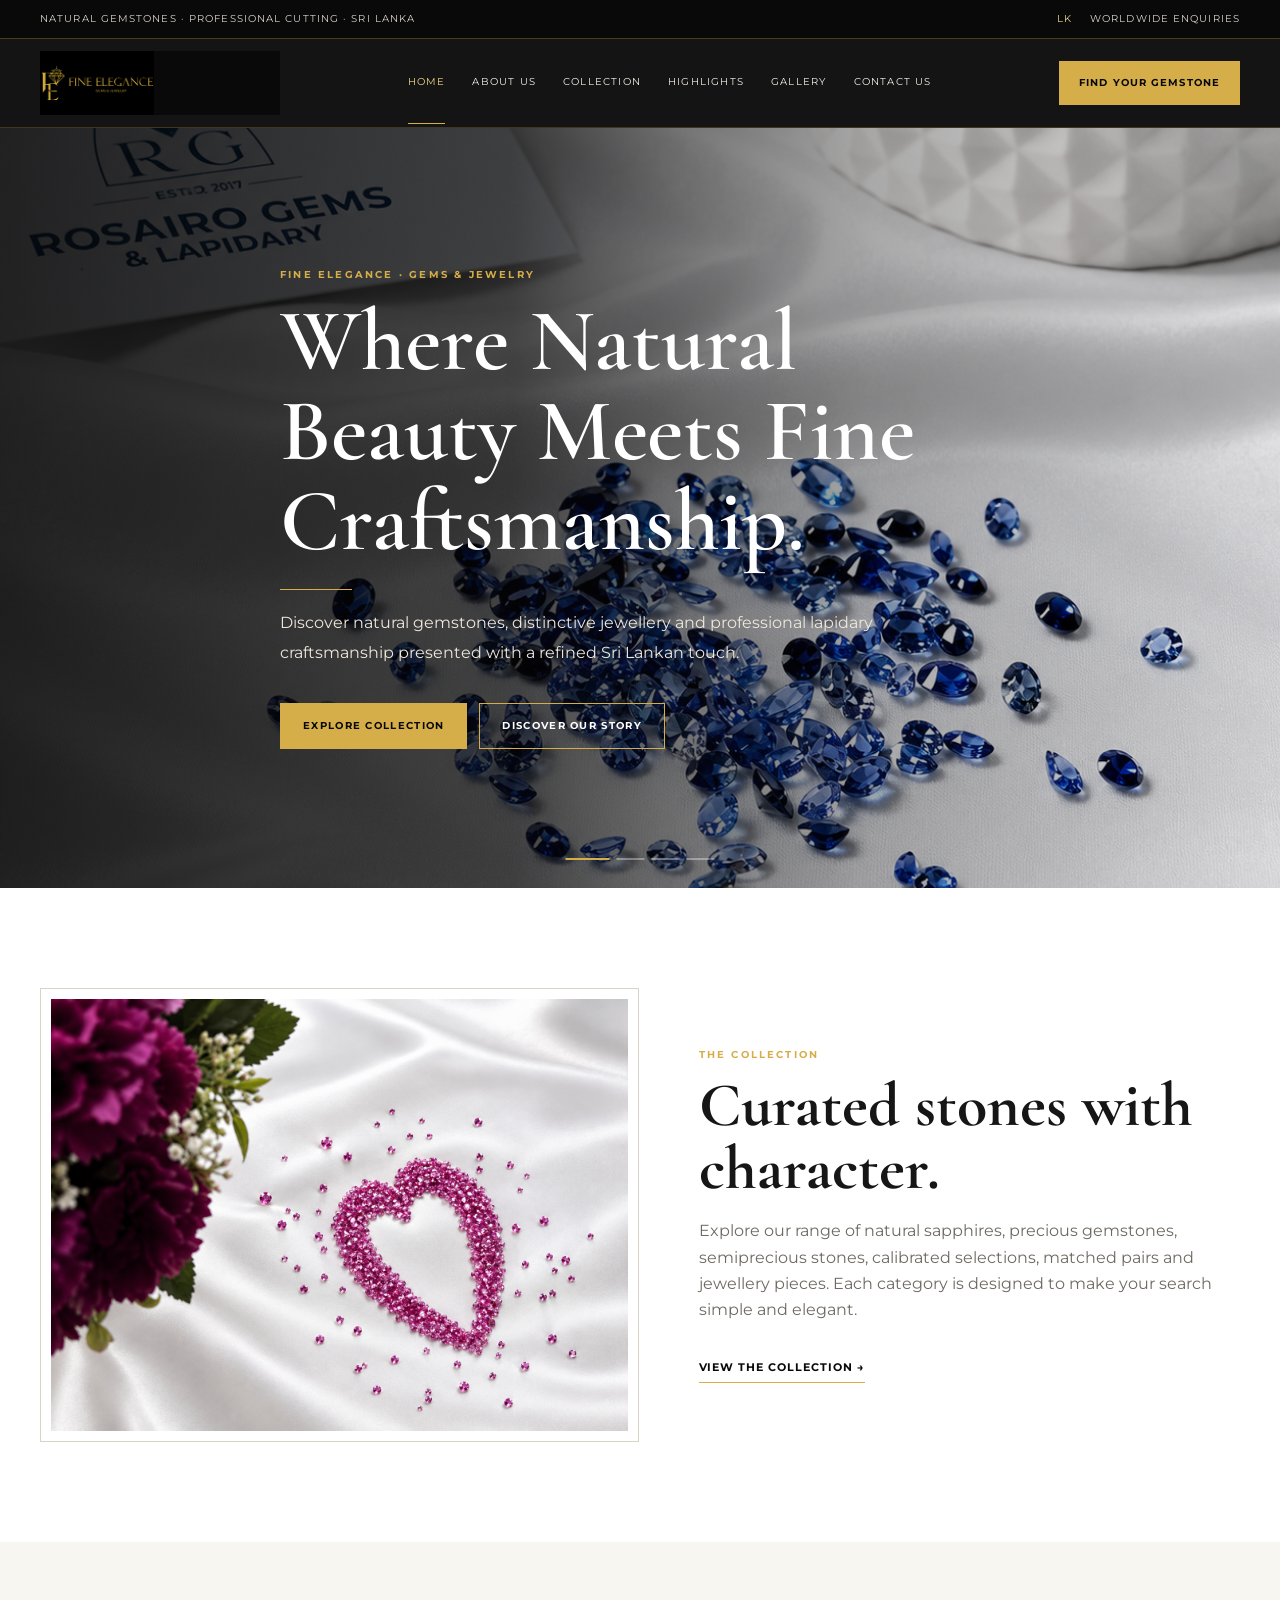
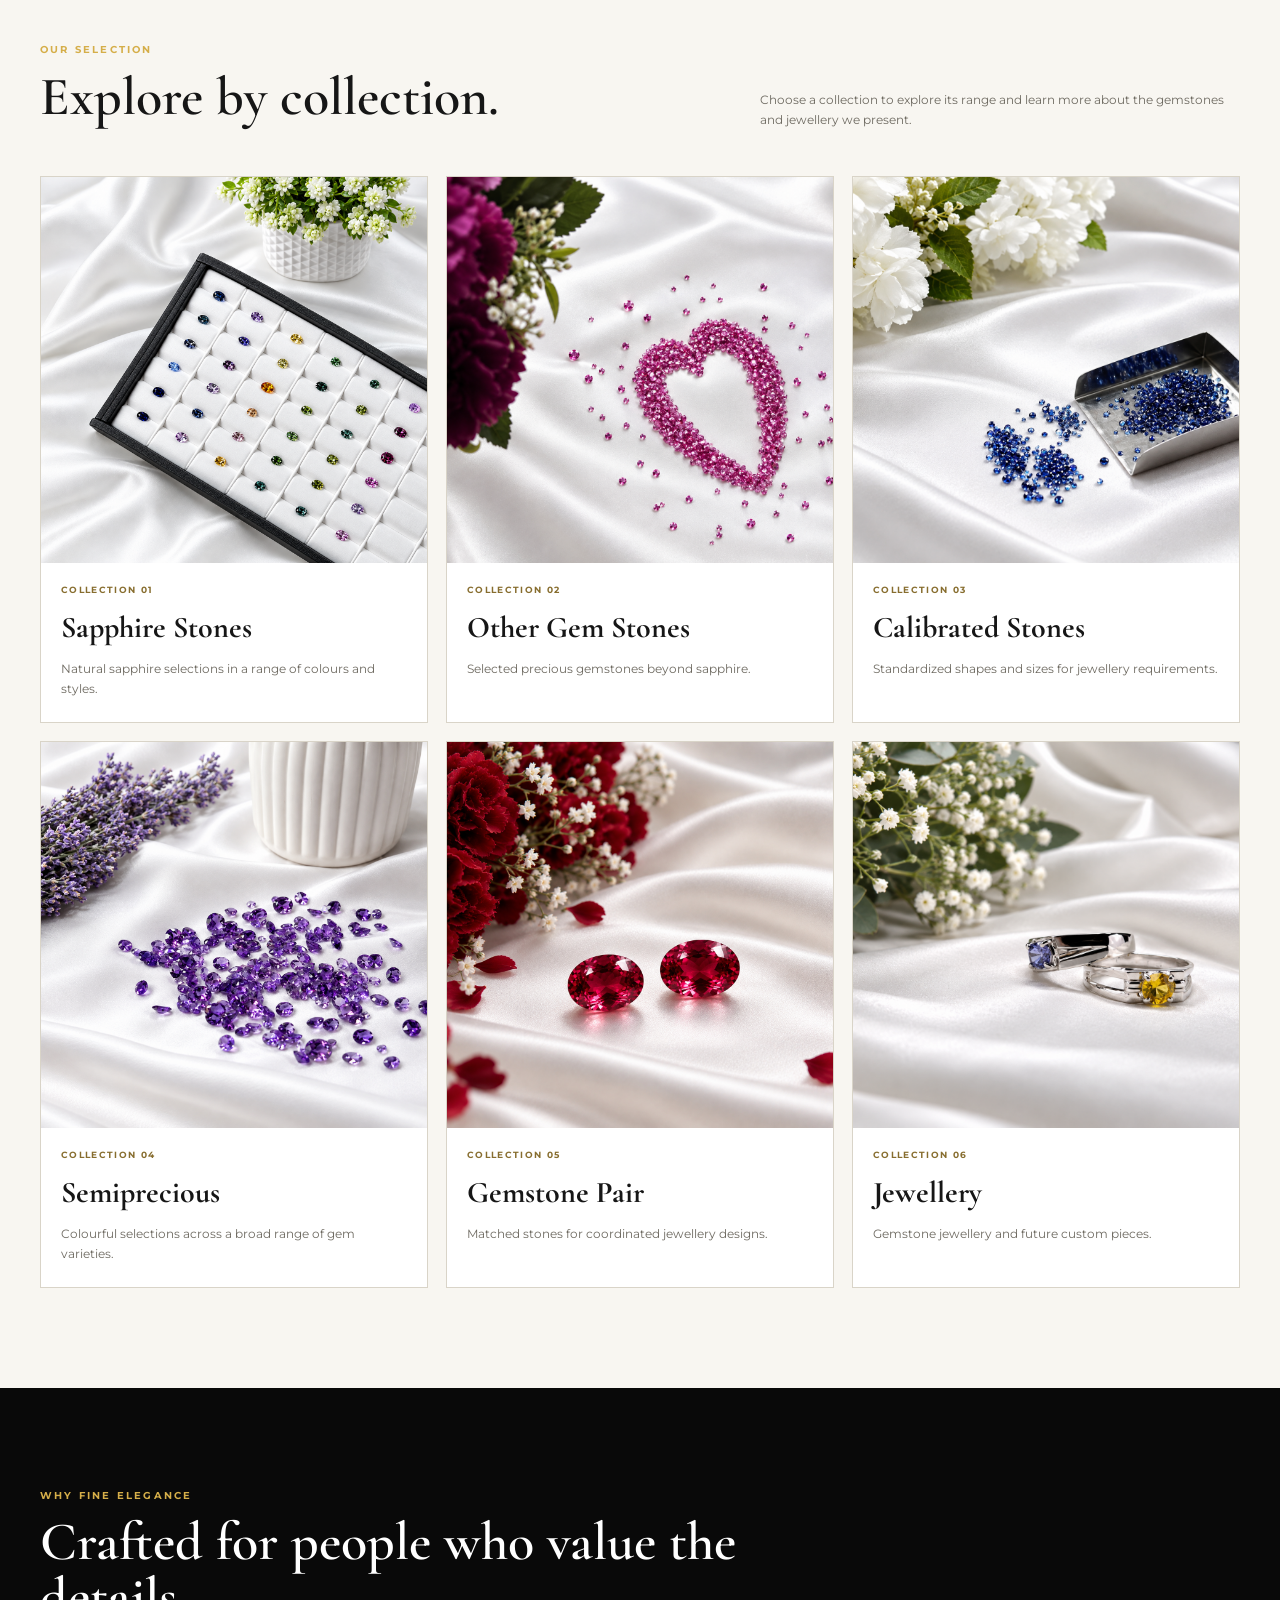
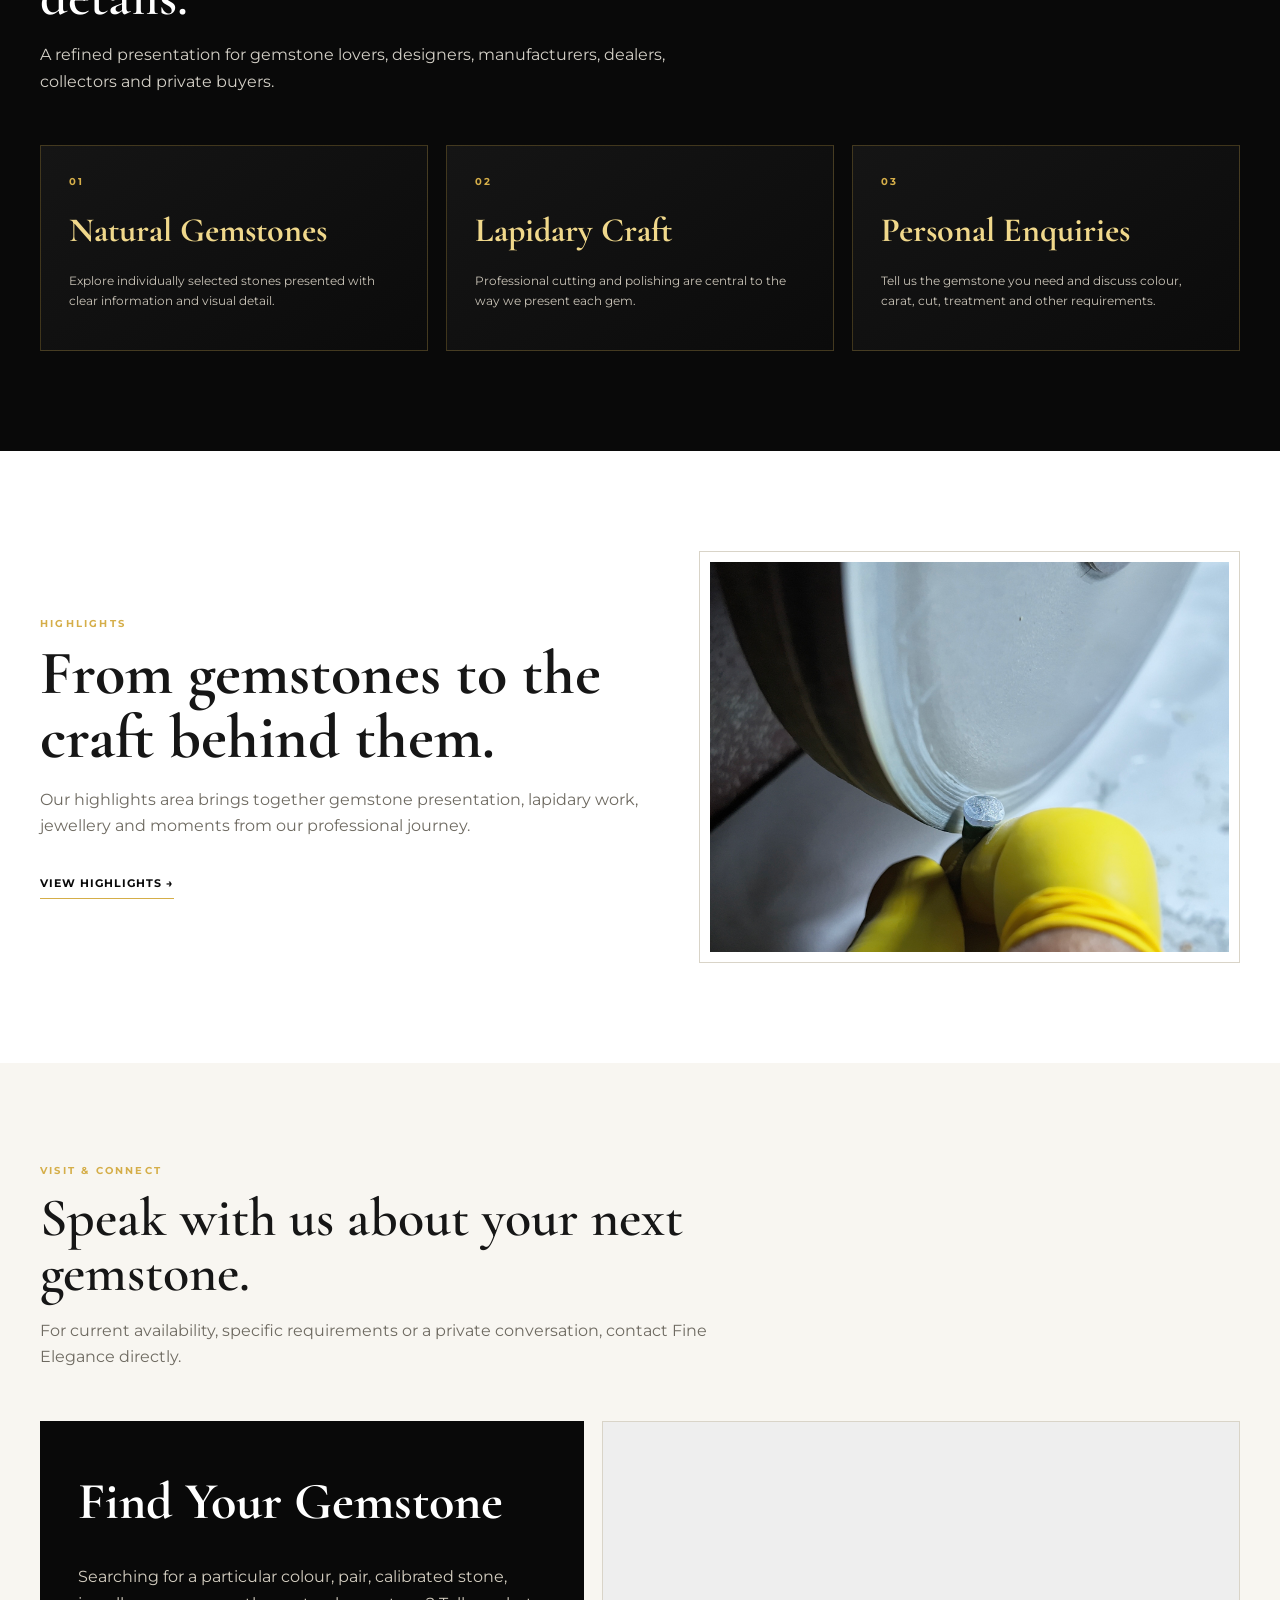
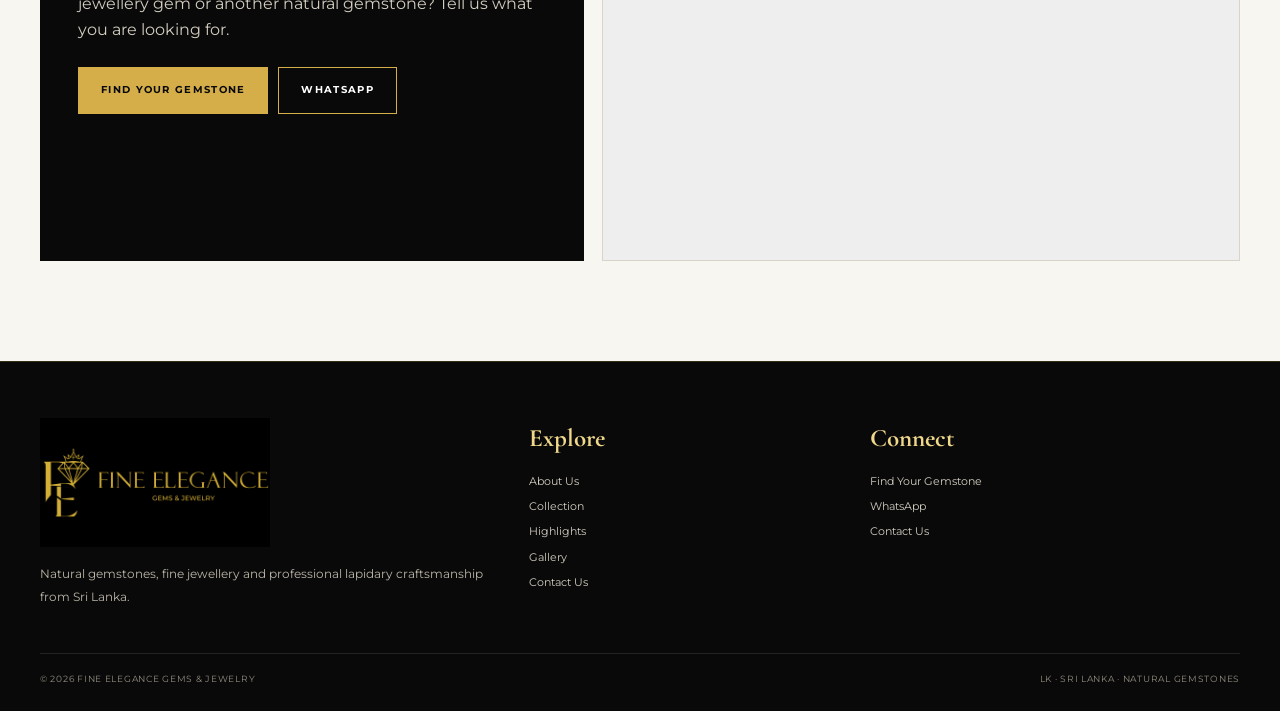
==== index.html @ ee06e1e6 "Add files via upload" ====
<!doctype html><html lang="en"><head><meta charset="utf-8"><meta name="viewport" content="width=device-width,initial-scale=1"><meta name="description" content="Fine Elegance Gems & Jewelry — natural gemstones, professional lapidary work and jewellery from Sri Lanka."><title>Fine Elegance Gems & Jewelry</title><link rel="stylesheet" href="css/style.css"></head><body>
<div class="topbar"><div class="container topbar-inner"><span>Natural Gemstones · Professional Cutting · Sri Lanka</span><span class="topbar-right"><span class="lk">LK</span><span>Worldwide Enquiries</span></span></div></div>
<header class="header"><div class="container nav" id="nav"><a class="brand" href="index.html"><img src="assets/logo.jpg" alt="Fine Elegance Gems & Jewelry"></a><nav class="nav-links"><a class="active" href="index.html">Home</a><a href="pages/about.html">About Us</a><a href="pages/collections.html">Collection</a><a href="pages/highlights.html">Highlights</a><a href="pages/gallery.html">Gallery</a><a href="pages/contact.html">Contact Us</a></nav><a class="header-cta" href="pages/find-your-gemstone.html" target="_blank" rel="noopener">Find Your Gemstone</a><button class="menu-toggle" id="menuToggle" aria-label="Open menu">☰</button></div></header>
<main>
<section class="hero"><div class="hero-slides" aria-hidden="true"><div class="hero-slide active" style="background-image:url('assets/hero-01-blue-sapphire.png')"></div><div class="hero-slide" style="background-image:url('assets/hero-02-pink-gems.png')"></div><div class="hero-slide" style="background-image:url('assets/hero-03-jewellery.png')"></div><div class="hero-slide" style="background-image:url('assets/hero-04-lapidary.jpg')"></div></div><div class="hero-overlay"></div><div class="container hero-content"><div class="eyebrow">Fine Elegance · Gems & Jewelry</div><h1>Where Natural Beauty Meets Fine Craftsmanship.</h1><div class="gold-line"></div><p>Discover natural gemstones, distinctive jewellery and professional lapidary craftsmanship presented with a refined Sri Lankan touch.</p><div class="hero-actions"><a class="btn btn-gold" href="pages/collections.html">Explore Collection</a><a class="btn btn-outline" href="pages/about.html">Discover Our Story</a></div></div><div class="hero-dots" aria-hidden="true"><span class="active"></span><span></span><span></span><span></span></div></section>
<section class="section"><div class="container split"><div class="frame"><img src="assets/collection-the-collection.png" alt="Gemstones arranged on a white silk background"></div><div class="copy"><div class="kicker">The Collection</div><h2>Curated stones with character.</h2><p>Explore our range of natural sapphires, precious gemstones, semiprecious stones, calibrated selections, matched pairs and jewellery pieces. Each category is designed to make your search simple and elegant.</p><a class="link-arrow" href="pages/collections.html">View the collection →</a></div></div></section>
<section class="section section-soft"><div class="container"><div class="collection-intro"><div class="section-heading" style="margin-bottom:0"><div class="kicker">Our Selection</div><h2>Explore by collection.</h2></div><p class="collection-note">Choose a collection to explore its range and learn more about the gemstones and jewellery we present.</p></div><div class="collection-grid" style="margin-top:34px">
<a class="collection-card" href="pages/sapphire-stones.html"><div class="cover"><img src="assets/collection-sapphire-single-stones.png" alt="Sapphire Stones"></div><div class="info"><div class="tag">Collection 01</div><h3>Sapphire Stones</h3><p>Natural sapphire selections in a range of colours and styles.</p></div></a>
<a class="collection-card" href="pages/other-gem-stones.html"><div class="cover"><img src="assets/hero-02-pink-gems.png" alt="Other Gem Stones"></div><div class="info"><div class="tag">Collection 02</div><h3>Other Gem Stones</h3><p>Selected precious gemstones beyond sapphire.</p></div></a>
<a class="collection-card" href="pages/calibrated-stones.html"><div class="cover"><img src="assets/collection-calibrated-sapphire.png" alt="Calibrated Stones"></div><div class="info"><div class="tag">Collection 03</div><h3>Calibrated Stones</h3><p>Standardized shapes and sizes for jewellery requirements.</p></div></a>
<a class="collection-card" href="pages/semiprecious.html"><div class="cover"><img src="assets/collection-semiprecious.png" alt="Semiprecious gemstones"></div><div class="info"><div class="tag">Collection 04</div><h3>Semiprecious</h3><p>Colourful selections across a broad range of gem varieties.</p></div></a>
<a class="collection-card" href="pages/gemstone-pair.html"><div class="cover"><img src="assets/collection-gemstone-pair.png" alt="Gemstone Pair"></div><div class="info"><div class="tag">Collection 05</div><h3>Gemstone Pair</h3><p>Matched stones for coordinated jewellery designs.</p></div></a>
<a class="collection-card" href="pages/jewellery.html"><div class="cover"><img src="assets/collection-jewellery.png" alt="Jewellery"></div><div class="info"><div class="tag">Collection 06</div><h3>Jewellery</h3><p>Gemstone jewellery and future custom pieces.</p></div></a>
</div></div></section>
<section class="section section-dark"><div class="container"><div class="section-heading"><div class="kicker">Why Fine Elegance</div><h2>Crafted for people who value the details.</h2><p>A refined presentation for gemstone lovers, designers, manufacturers, dealers, collectors and private buyers.</p></div><div class="dark-grid"><article class="dark-card"><div class="kicker">01</div><h3>Natural Gemstones</h3><p>Explore individually selected stones presented with clear information and visual detail.</p></article><article class="dark-card"><div class="kicker">02</div><h3>Lapidary Craft</h3><p>Professional cutting and polishing are central to the way we present each gem.</p></article><article class="dark-card"><div class="kicker">03</div><h3>Personal Enquiries</h3><p>Tell us the gemstone you need and discuss colour, carat, cut, treatment and other requirements.</p></article></div></div></section>
<section class="section"><div class="container split"><div class="copy"><div class="kicker">Highlights</div><h2>From gemstones to the craft behind them.</h2><p>Our highlights area brings together gemstone presentation, lapidary work, jewellery and moments from our professional journey.</p><a class="link-arrow" href="pages/highlights.html">View highlights →</a></div><div class="frame"><img src="assets/home-lapidary-1.jpg" alt="Professional lapidary work"></div></div></section>
<section class="section section-soft"><div class="container"><div class="section-heading"><div class="kicker">Visit & Connect</div><h2>Speak with us about your next gemstone.</h2><p>For current availability, specific requirements or a private conversation, contact Fine Elegance directly.</p></div><div class="contact-grid"><div class="contact-card"><h2>Find Your Gemstone</h2><p style="color:#d4cec1">Searching for a particular colour, pair, calibrated stone, jewellery gem or another natural gemstone? Tell us what you are looking for.</p><div class="contact-links"><a class="btn btn-gold" href="pages/find-your-gemstone.html" target="_blank" rel="noopener">Find Your Gemstone</a><a class="btn btn-outline" data-wa="Hello Fine Elegance Gems & Jewelry, I would like to make a gemstone inquiry.">WhatsApp</a></div></div><div class="map-box"><iframe title="Ratnapura Sri Lanka map" src="https://www.google.com/maps?q=Ratnapura%2C%20Sri%20Lanka&output=embed" loading="lazy"></iframe></div></div></div></section>
</main>
<footer class="footer"><div class="container footer-grid"><div><img class="footer-logo" src="assets/logo.jpg" alt="Fine Elegance Gems & Jewelry"><p>Natural gemstones, fine jewellery and professional lapidary craftsmanship from Sri Lanka.</p></div><div><h4>Explore</h4><div class="footer-links"><a href="pages/about.html">About Us</a><a href="pages/collections.html">Collection</a><a href="pages/highlights.html">Highlights</a><a href="pages/gallery.html">Gallery</a><a href="pages/contact.html">Contact Us</a></div></div><div><h4>Connect</h4><div class="footer-links"><a href="pages/find-your-gemstone.html" target="_blank" rel="noopener">Find Your Gemstone</a><a data-wa="Hello Fine Elegance Gems & Jewelry, I would like to make a gemstone inquiry.">WhatsApp</a><a href="pages/contact.html">Contact Us</a></div></div></div><div class="container copyright"><span>© <span id="year"></span> Fine Elegance Gems & Jewelry</span><span>LK · Sri Lanka · Natural Gemstones</span></div></footer><script src="js/app.js"></script></body></html>
---- css/style.css ----
@import url('https://fonts.googleapis.com/css2?family=Cormorant+Garamond:wght@400;500;600;700&family=Montserrat:wght@400;500;600;700&display=swap');
:root{--black:#090909;--black2:#141414;--gold:#d5ae49;--gold2:#f0d88b;--white:#fff;--ivory:#f8f6f1;--line:#d9d4c8;--ink:#161616;--muted:#6e6a61;--max:1200px;--shadow:0 24px 70px rgba(0,0,0,.13)}
*{box-sizing:border-box}html{scroll-behavior:smooth}body{margin:0;color:var(--ink);background:var(--white);font-family:Montserrat,Arial,sans-serif;line-height:1.65}img{max-width:100%;display:block}a{text-decoration:none;color:inherit}button,input,textarea{font:inherit}.container{width:min(var(--max),calc(100% - 48px));margin:auto}.eyebrow,.kicker{text-transform:uppercase;letter-spacing:.22em;font-size:10px;font-weight:700;color:var(--gold)}.gold-line{width:72px;height:1px;background:var(--gold);margin:18px 0}.section{padding:100px 0}.section-dark{background:var(--black);color:var(--white)}.section-soft{background:var(--ivory)}.section-heading{max-width:760px;margin-bottom:50px}.section-heading h1,.section-heading h2,.hero h1,.display-title{font-family:'Cormorant Garamond',serif;font-weight:600;line-height:1.02;margin:10px 0 18px}.section-heading h1{font-size:64px}.section-heading h2{font-size:54px}.section-heading p{color:var(--muted);max-width:700px}.section-dark .section-heading p{color:#d4d0c7}
.topbar{background:var(--black);color:#d8d3c8;border-bottom:1px solid rgba(213,174,73,.32);font-size:10px;letter-spacing:.11em;text-transform:uppercase}.topbar-inner{height:38px;display:flex;justify-content:space-between;align-items:center}.topbar-right{display:flex;gap:18px;align-items:center}.lk{color:var(--gold2)}
.header{position:sticky;top:0;z-index:100;background:rgba(8,8,8,.95);backdrop-filter:blur(14px);border-bottom:1px solid rgba(213,174,73,.23)}.nav{min-height:88px;display:flex;align-items:center;gap:26px}.brand{flex:0 0 auto}.brand img{width:240px;height:64px;object-fit:contain;object-position:left center;background:var(--black)}.nav-links{display:flex;align-items:center;justify-content:center;gap:27px;flex:1}.nav-links a{color:#f4efe5;text-transform:uppercase;font-size:10px;letter-spacing:.12em;padding:32px 0;border-bottom:1px solid transparent}.nav-links a:hover,.nav-links a.active{color:var(--gold2);border-bottom-color:var(--gold)}.header-cta{display:inline-flex;align-items:center;justify-content:center;padding:13px 19px;border:1px solid var(--gold);color:var(--black);background:var(--gold);text-transform:uppercase;font-size:10px;font-weight:700;letter-spacing:.11em;white-space:nowrap}.menu-toggle{display:none;background:none;border:0;color:var(--gold2);font-size:26px;cursor:pointer}
.hero{position:relative;min-height:760px;display:flex;align-items:center;overflow:hidden;background:var(--black);isolation:isolate}.hero-slides,.hero-slide,.hero-overlay{position:absolute;inset:0}.hero-slides{z-index:-3}.hero-slide{background-size:cover;background-position:center;opacity:0;transition:opacity 1.6s ease}.hero-slide.active{opacity:1}.hero-overlay{z-index:-2;background:linear-gradient(90deg,rgba(4,4,4,.88) 0%,rgba(4,4,4,.74) 40%,rgba(4,4,4,.34) 68%,rgba(4,4,4,.10) 100%)}.hero-content{max-width:720px;color:var(--white);padding:110px 0}.hero h1{font-size:88px;margin:14px 0 22px}.hero p{font-size:16px;line-height:1.9;color:#eee7db;max-width:630px}.hero-actions{display:flex;gap:12px;margin-top:34px;flex-wrap:wrap}.btn{display:inline-flex;align-items:center;justify-content:center;padding:14px 22px;border:1px solid var(--gold);font-size:10px;font-weight:700;letter-spacing:.13em;text-transform:uppercase;transition:.2s ease}.btn-gold{background:var(--gold);color:var(--black)}.btn-outline{background:transparent;color:var(--white)}.btn-outline:hover{background:var(--white);color:var(--black);border-color:var(--white)}.btn-gold:hover{background:var(--gold2);border-color:var(--gold2)}.hero-dots{position:absolute;bottom:28px;left:50%;transform:translateX(-50%);display:flex;gap:7px}.hero-dots span{width:28px;height:2px;background:rgba(255,255,255,.35)}.hero-dots span.active{width:44px;background:var(--gold)}
.split{display:grid;grid-template-columns:1.05fr .95fr;gap:60px;align-items:center}.frame{background:var(--white);border:1px solid var(--line);padding:10px}.frame img{width:100%;aspect-ratio:4/3;object-fit:cover}.copy h2{font-family:'Cormorant Garamond',serif;font-size:62px;line-height:1.02;margin:10px 0 18px}.copy p{color:var(--muted);max-width:650px}.link-arrow{display:inline-flex;margin-top:18px;font-size:11px;font-weight:700;letter-spacing:.09em;text-transform:uppercase;color:var(--black);border-bottom:1px solid var(--gold);padding-bottom:6px}
.collection-grid{display:grid;grid-template-columns:repeat(3,1fr);gap:18px}.collection-card{background:var(--white);border:1px solid var(--line);transition:.25s ease}.collection-card:hover{transform:translateY(-3px);box-shadow:var(--shadow);border-color:#c4ab71}.collection-card .cover{aspect-ratio:1/1;overflow:hidden;background:#eee}.collection-card .cover img{width:100%;height:100%;object-fit:cover;transition:.4s ease}.collection-card:hover .cover img{transform:scale(1.035)}.collection-card .info{padding:20px 20px 23px}.collection-card .info h3{font-family:'Cormorant Garamond',serif;font-size:30px;margin:5px 0 7px}.collection-card .info p{margin:0;color:var(--muted);font-size:12px}.tag{color:#876d2e;font-size:9px;text-transform:uppercase;letter-spacing:.15em;font-weight:700}
.dark-grid{display:grid;grid-template-columns:repeat(3,1fr);gap:18px}.dark-card{border:1px solid rgba(213,174,73,.26);padding:28px;background:linear-gradient(145deg,#151515,#0b0b0b)}.dark-card h3{font-family:'Cormorant Garamond',serif;font-size:34px;color:var(--gold2);margin:12px 0}.dark-card p{color:#cac4b8;font-size:12px}
.gallery-grid{display:grid;grid-template-columns:repeat(3,1fr);gap:16px}.gallery-item{position:relative;overflow:hidden;background:#111;border:1px solid rgba(213,174,73,.22);min-height:270px}.gallery-item img{width:100%;height:100%;object-fit:cover;transition:.4s}.gallery-item:hover img{transform:scale(1.04)}.gallery-item .caption{position:absolute;left:0;right:0;bottom:0;padding:35px 18px 16px;background:linear-gradient(transparent,rgba(0,0,0,.82));color:#fff}.gallery-item h3{font-family:'Cormorant Garamond',serif;font-size:27px;margin:0}.gallery-item p{margin:2px 0 0;font-size:10px;color:#ded7ca;text-transform:uppercase;letter-spacing:.11em}
.contact-grid{display:grid;grid-template-columns:.92fr 1.08fr;gap:18px}.contact-card{background:var(--black);color:#fff;padding:38px}.contact-card h2{font-family:'Cormorant Garamond',serif;font-size:52px;margin:0 0 20px}.contact-row{display:flex;gap:16px;padding:18px 0;border-bottom:1px solid rgba(255,255,255,.14)}.contact-row:last-of-type{border-bottom:0}.contact-row strong{display:block;color:var(--gold2);font-size:10px;text-transform:uppercase;letter-spacing:.15em}.contact-row span{display:block;color:#e2ddd2;font-size:13px;margin-top:4px}.contact-links{display:flex;gap:10px;flex-wrap:wrap;margin-top:24px}.map-box{min-height:100%;border:1px solid var(--line);background:#eee}.map-box iframe{width:100%;height:100%;min-height:430px;border:0}
.page-hero{background:linear-gradient(120deg,#0c0c0c,#171717);padding:100px 0 85px;color:#fff}.page-hero h1{font-size:78px}.page-hero p{max-width:760px;color:#d2ccc0}.two-col{display:grid;grid-template-columns:1fr 1fr;gap:54px;align-items:start}.prose p{color:var(--muted)}.prose ul{padding-left:20px;color:var(--muted)}.prose li{margin:8px 0}.stat-box{border-left:1px solid var(--gold);padding:10px 0 10px 28px;margin-bottom:20px}.stat-box strong{display:block;font-family:'Cormorant Garamond',serif;font-size:38px;color:var(--black)}.stat-box span{font-size:10px;text-transform:uppercase;letter-spacing:.14em;color:var(--muted)}
.find-wrap{max-width:920px}.requirement-card{background:var(--white);border:1px solid var(--line);padding:40px;box-shadow:var(--shadow)}.requirement-card h2{font-family:'Cormorant Garamond',serif;font-size:58px;line-height:1.02;margin:0 0 20px}.requirement-card p{color:var(--muted)}.requirement-list{display:grid;grid-template-columns:1fr 1fr;gap:10px 30px;margin:24px 0;padding:0;list-style:none}.requirement-list li{padding:10px 0 10px 18px;border-bottom:1px solid #e6e1d8;position:relative;font-size:13px}.requirement-list li::before{content:'◆';position:absolute;left:0;top:10px;color:var(--gold);font-size:8px}.roles{font-family:'Cormorant Garamond',serif;font-size:27px;color:var(--black);margin:18px 0}.notice{border-left:2px solid var(--gold);padding:10px 0 10px 18px;color:var(--ink);font-weight:600;margin:18px 0 28px}.requirement-card .btn-gold{color:var(--black)}
.footer{background:var(--black);color:#d8d2c6;padding:56px 0 24px;border-top:1px solid rgba(213,174,73,.22)}.footer-grid{display:grid;grid-template-columns:1.2fr .8fr 1fr;gap:45px}.footer-logo{width:230px;height:auto;margin-bottom:16px}.footer p{font-size:12px;line-height:1.9;color:#bcb5a9}.footer h4{color:var(--gold2);font-family:'Cormorant Garamond',serif;font-size:25px;margin:0 0 13px}.footer-links{display:grid;gap:7px;font-size:11px;color:#d4cec2}.footer-links a:hover{color:var(--gold2)}.copyright{margin-top:32px;padding-top:18px;border-top:1px solid rgba(255,255,255,.10);display:flex;justify-content:space-between;gap:20px;font-size:9px;letter-spacing:.08em;text-transform:uppercase;color:#948d80}
.collection-intro{display:flex;justify-content:space-between;gap:30px;align-items:flex-end}.collection-note{max-width:480px;color:var(--muted);font-size:12px}.category-hero{display:grid;grid-template-columns:1fr 1fr;min-height:470px}.category-hero .visual img{width:100%;height:100%;object-fit:cover}.category-hero .copy{padding:70px;display:flex;flex-direction:column;justify-content:center;background:var(--black);color:#fff}.category-hero .copy p{color:#d5cfc4}.badge-row{display:flex;gap:8px;flex-wrap:wrap;margin-top:12px}.badge{border:1px solid rgba(213,174,73,.35);padding:7px 10px;color:var(--gold2);font-size:9px;text-transform:uppercase;letter-spacing:.1em}
@media(max-width:1000px){.nav{gap:14px}.brand img{width:205px}.nav-links{gap:16px}.nav-links a{font-size:9px}.hero h1{font-size:72px}.split,.two-col,.contact-grid,.category-hero{grid-template-columns:1fr}.collection-grid,.gallery-grid,.dark-grid{grid-template-columns:repeat(2,1fr)}.category-hero .copy{padding:55px}}
@media(max-width:700px){.container{width:min(100% - 28px,var(--max))}.topbar{display:none}.header{position:sticky}.nav{min-height:76px}.brand img{width:185px;height:58px}.nav-links{display:none;position:absolute;left:0;right:0;top:76px;background:var(--black2);border-top:1px solid rgba(213,174,73,.18);padding:8px 14px;flex-direction:column;align-items:stretch;gap:0}.nav.mobile-open .nav-links{display:flex}.nav-links a{padding:12px 7px;border-bottom:1px solid rgba(255,255,255,.08)}.header-cta{padding:10px 12px;font-size:8px}.menu-toggle{display:block}.hero{min-height:650px}.hero-overlay{background:linear-gradient(180deg,rgba(4,4,4,.76),rgba(4,4,4,.40) 55%,rgba(4,4,4,.18))}.hero-content{padding:80px 0}.hero h1{font-size:55px}.hero p{font-size:14px}.section{padding:72px 0}.section-heading h1,.page-hero h1{font-size:52px}.section-heading h2,.copy h2{font-size:44px}.collection-grid,.gallery-grid,.dark-grid,.requirement-list{grid-template-columns:1fr}.contact-card{padding:28px}.footer-grid{grid-template-columns:1fr}.copyright{flex-direction:column}.collection-intro{display:block}.collection-note{margin-top:12px}.category-hero .copy{padding:38px 26px}.category-hero{min-height:auto}}
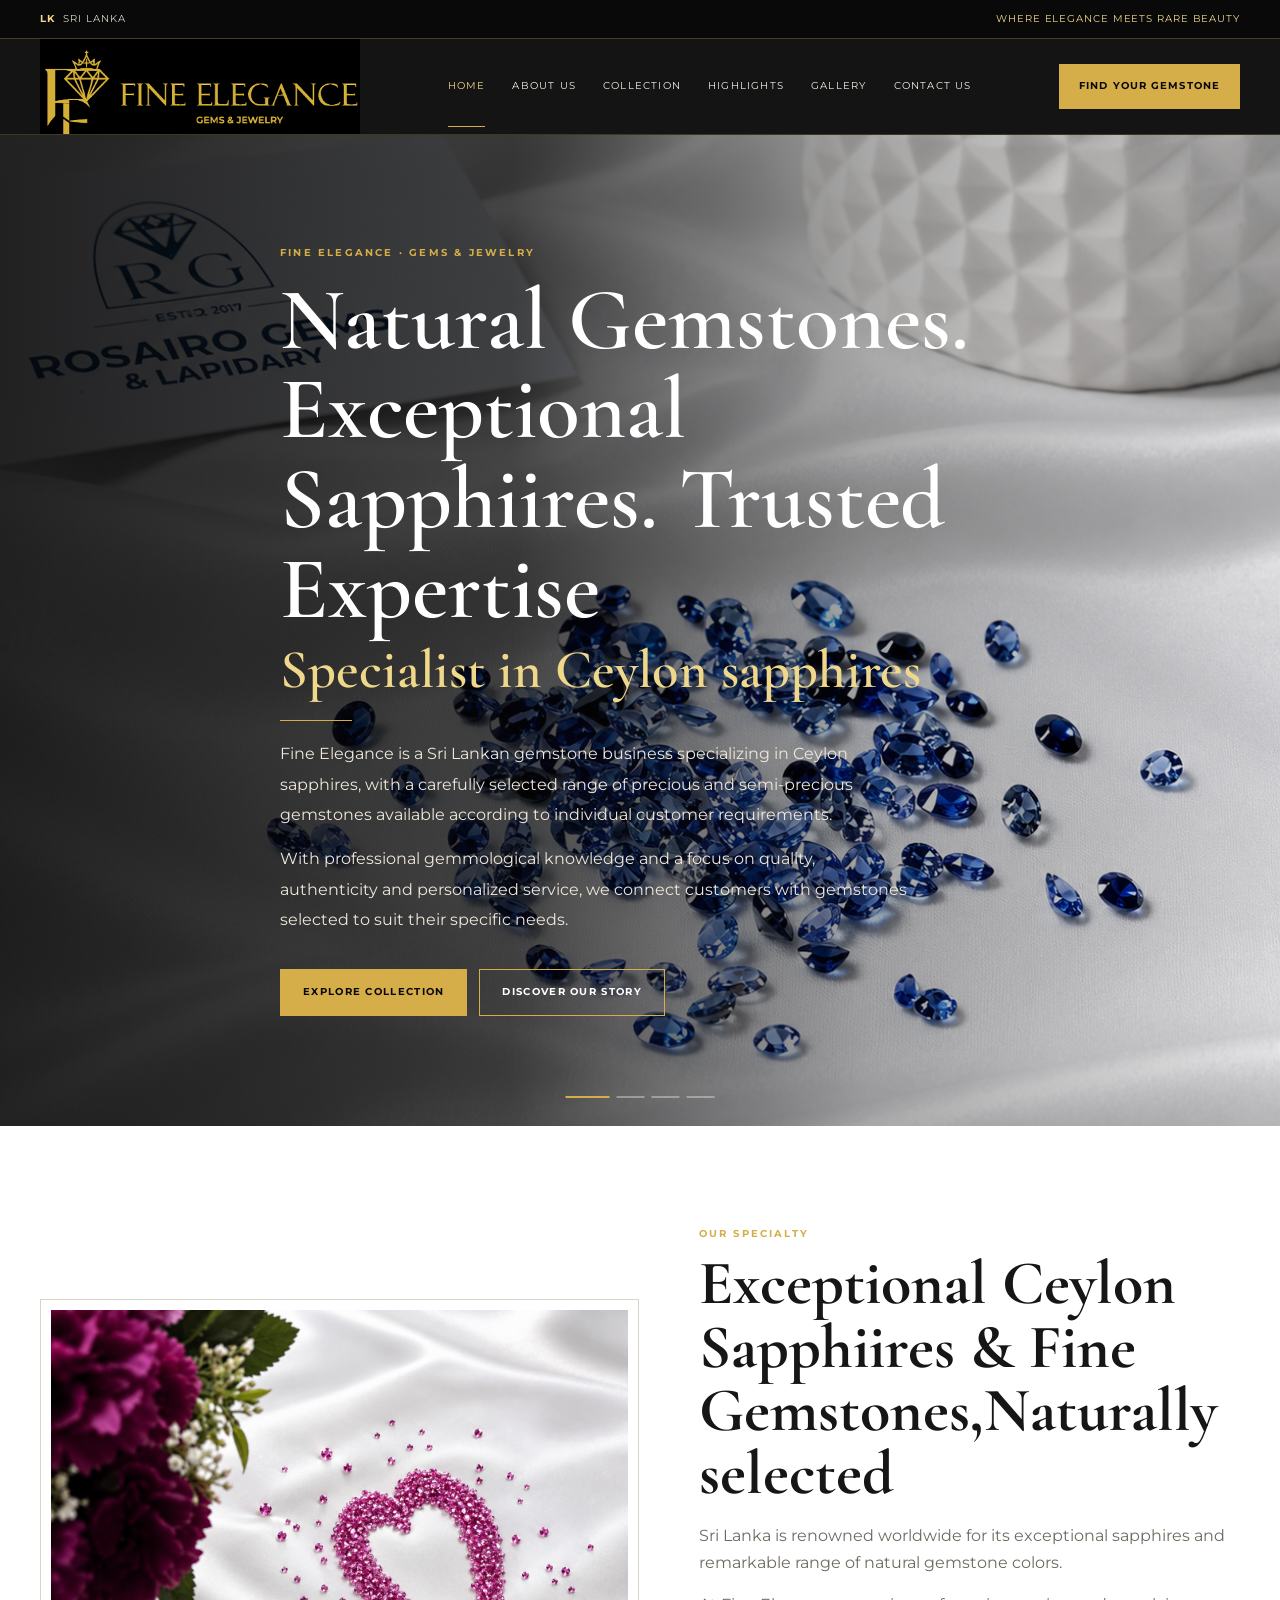
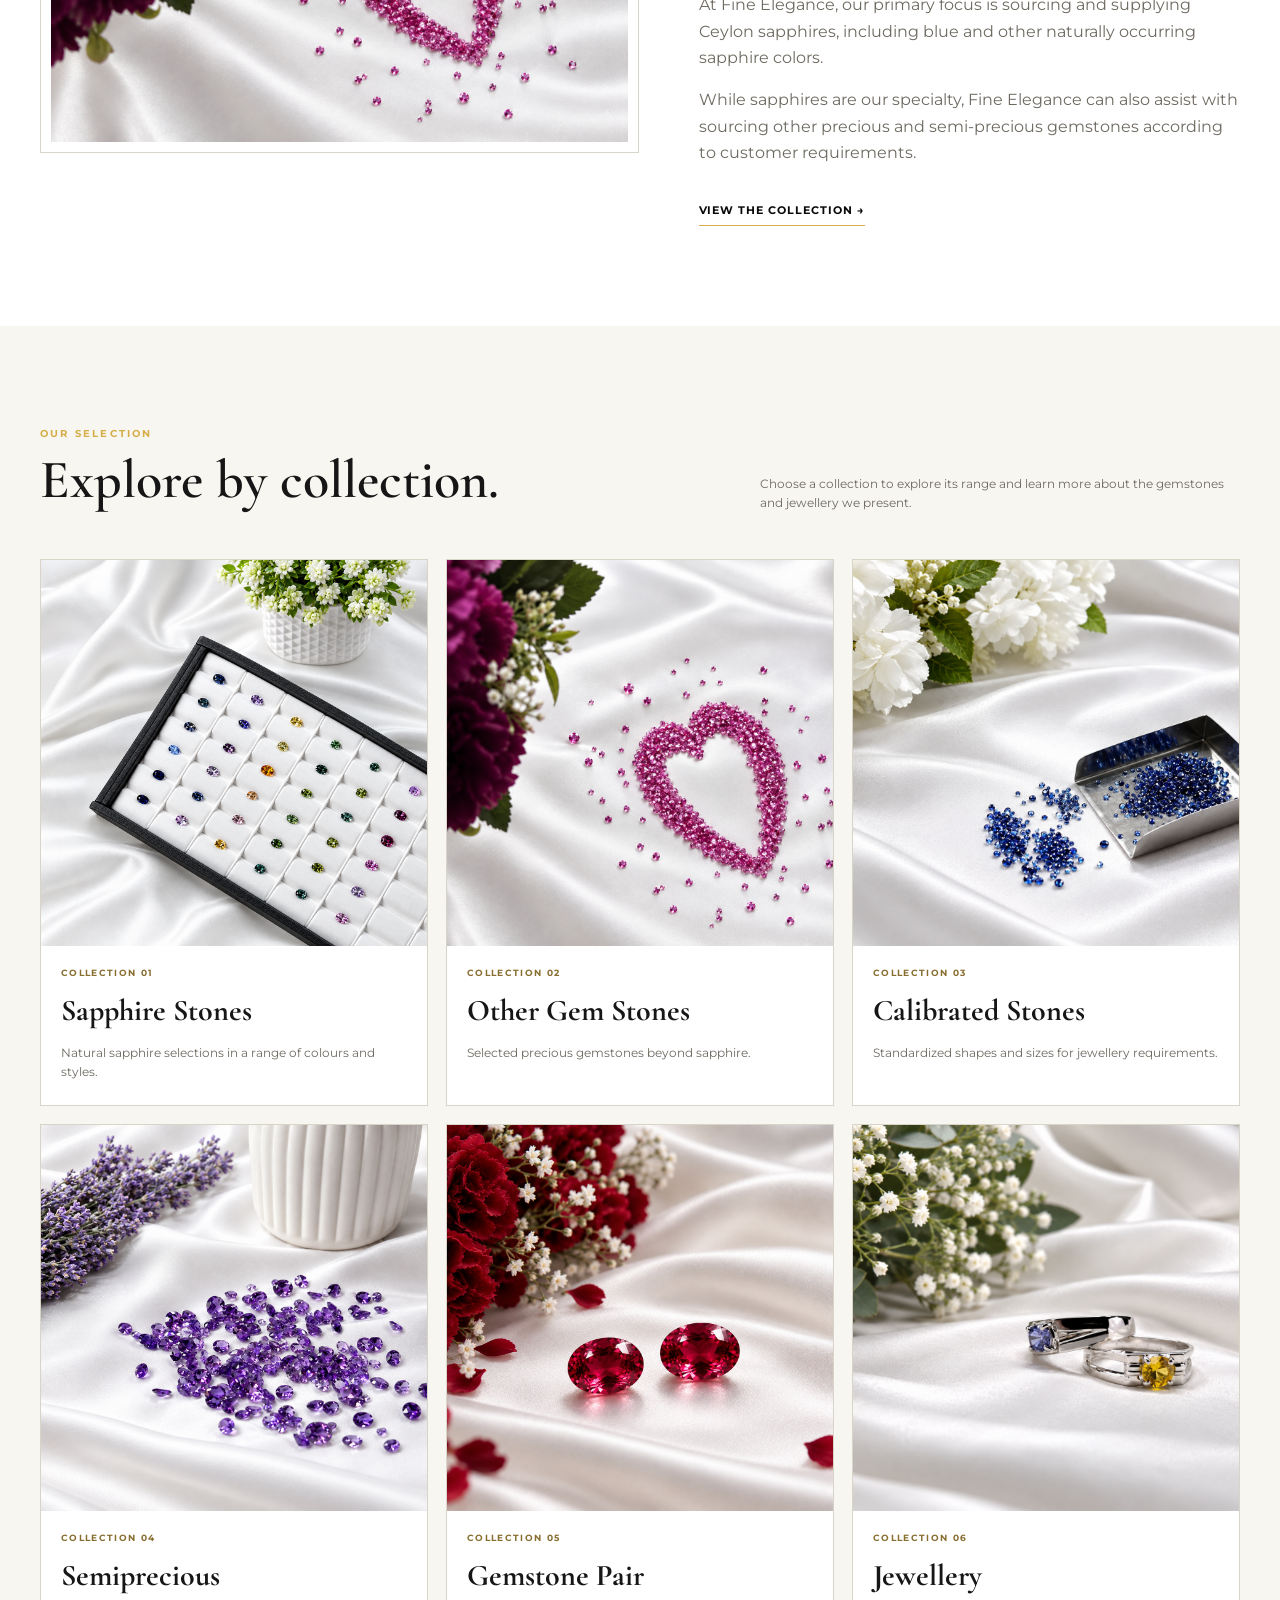
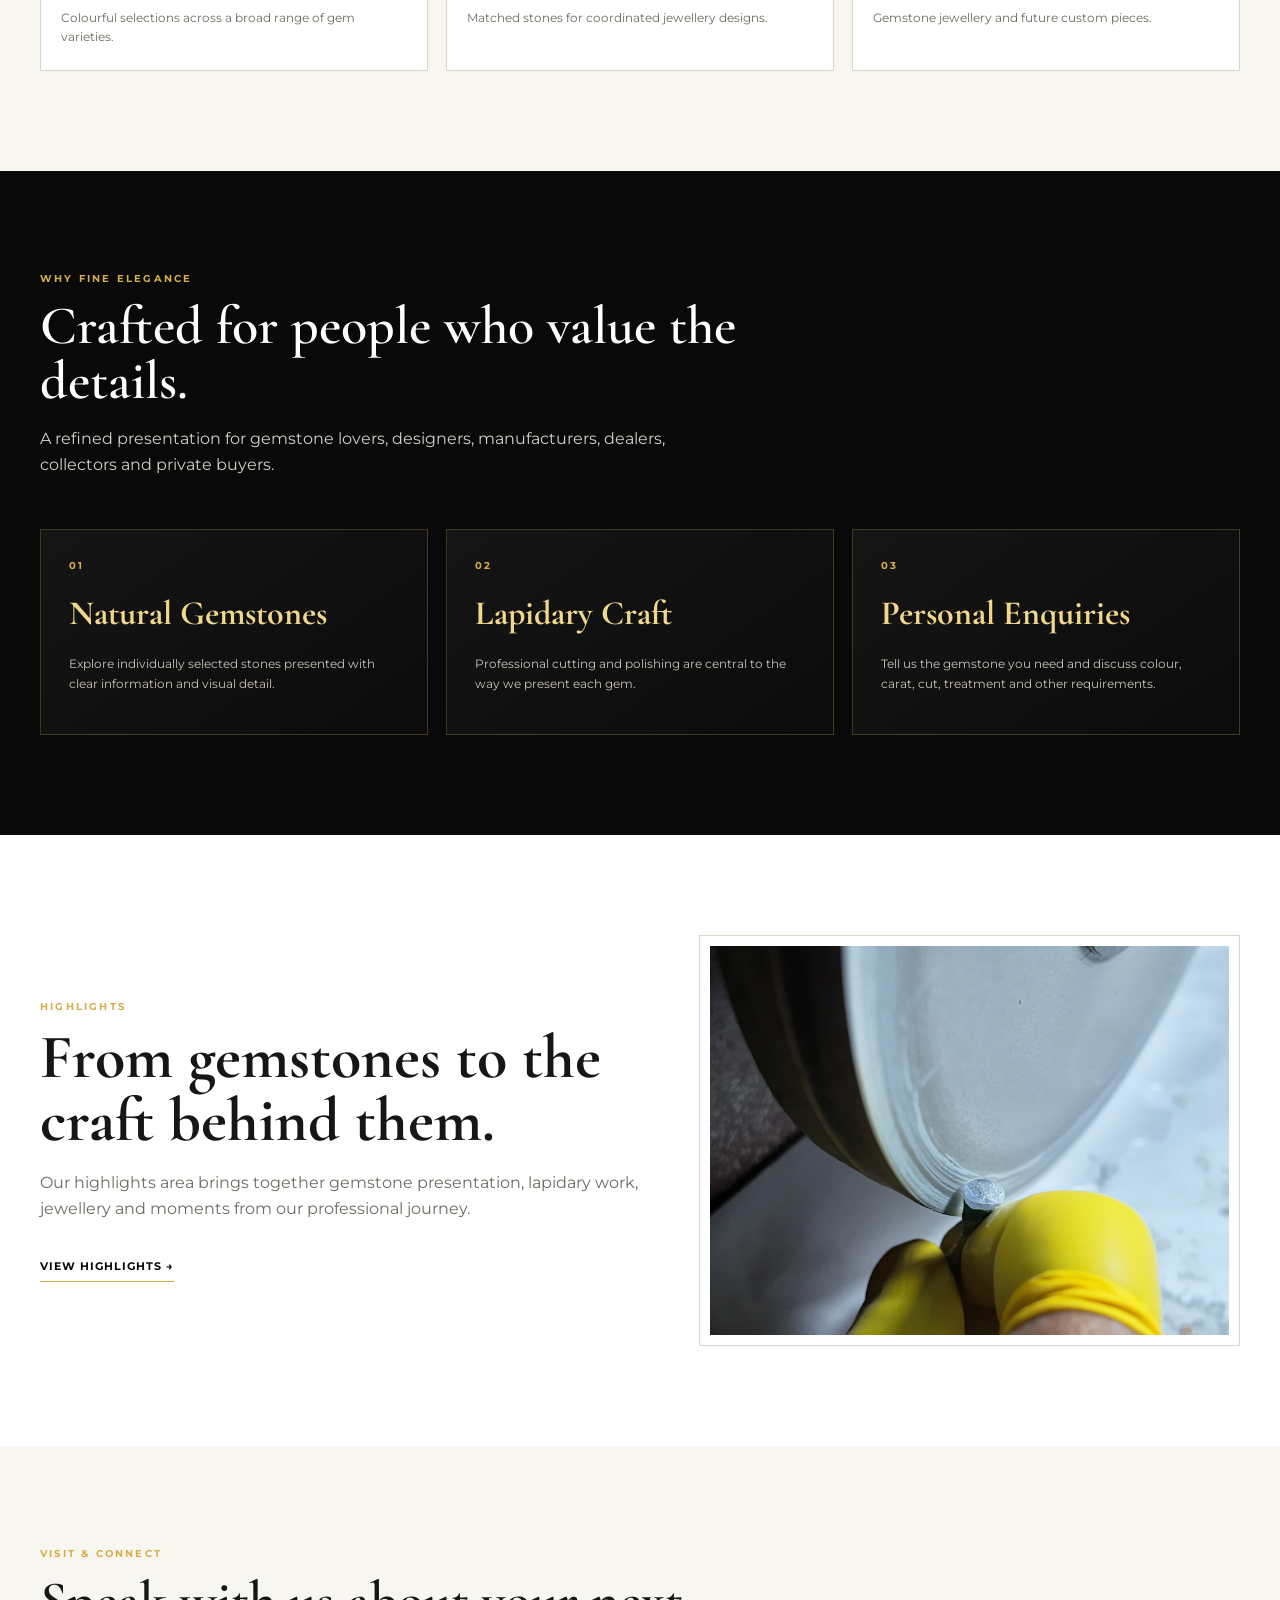
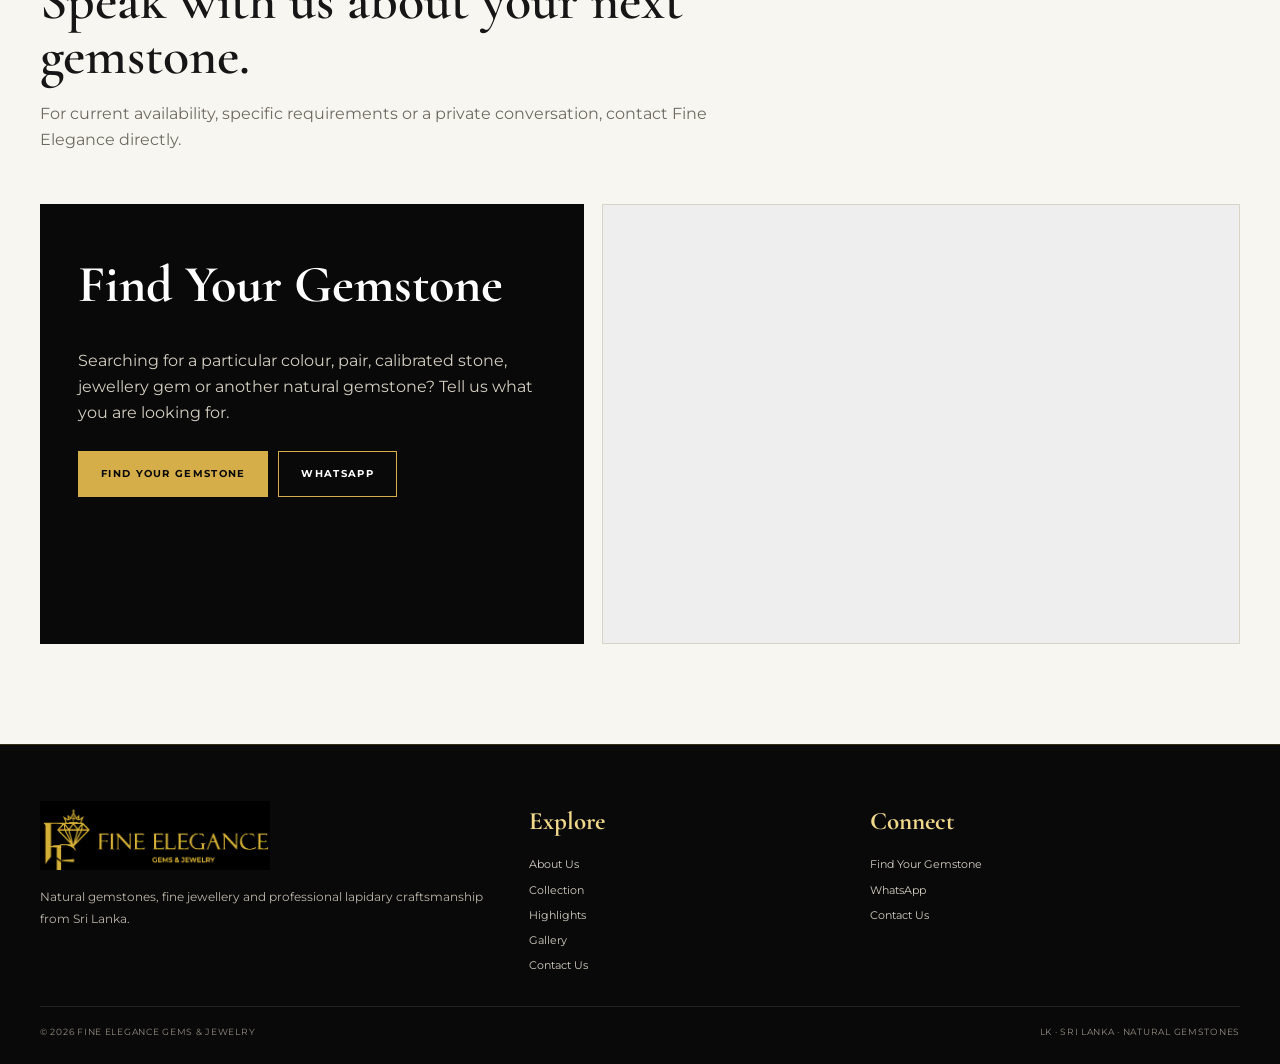
==== commit a7306ddd: "Add files via upload" ====
--- a/index.html
+++ b/index.html
@@ -1,9 +1,9 @@
 <!doctype html><html lang="en"><head><meta charset="utf-8"><meta name="viewport" content="width=device-width,initial-scale=1"><meta name="description" content="Fine Elegance Gems & Jewelry — natural gemstones, professional lapidary work and jewellery from Sri Lanka."><title>Fine Elegance Gems & Jewelry</title><link rel="stylesheet" href="css/style.css"></head><body>
-<div class="topbar"><div class="container topbar-inner"><span>Natural Gemstones · Professional Cutting · Sri Lanka</span><span class="topbar-right"><span class="lk">LK</span><span>Worldwide Enquiries</span></span></div></div>
-<header class="header"><div class="container nav" id="nav"><a class="brand" href="index.html"><img src="assets/logo.jpg" alt="Fine Elegance Gems & Jewelry"></a><nav class="nav-links"><a class="active" href="index.html">Home</a><a href="pages/about.html">About Us</a><a href="pages/collections.html">Collection</a><a href="pages/highlights.html">Highlights</a><a href="pages/gallery.html">Gallery</a><a href="pages/contact.html">Contact Us</a></nav><a class="header-cta" href="pages/find-your-gemstone.html" target="_blank" rel="noopener">Find Your Gemstone</a><button class="menu-toggle" id="menuToggle" aria-label="Open menu">☰</button></div></header>
+<div class="topbar"><div class="container topbar-inner"><span class="topbar-left"><span class="lk">LK</span><span>Sri Lanka</span></span><span class="topbar-right">Where Elegance Meets Rare Beauty</span></div></div>
+<header class="header"><div class="container nav" id="nav"><a class="brand" href="index.html"><img src="assets/logo.png" alt="Fine Elegance Gems & Jewelry"></a><nav class="nav-links"><a class="active" href="index.html">Home</a><a href="pages/about.html">About Us</a><a href="pages/collections.html">Collection</a><a href="pages/highlights.html">Highlights</a><a href="pages/gallery.html">Gallery</a><a href="pages/contact.html">Contact Us</a></nav><a class="header-cta" href="pages/find-your-gemstone.html" target="_blank" rel="noopener">Find Your Gemstone</a><button class="menu-toggle" id="menuToggle" aria-label="Open menu">☰</button></div></header>
 <main>
-<section class="hero"><div class="hero-slides" aria-hidden="true"><div class="hero-slide active" style="background-image:url('assets/hero-01-blue-sapphire.png')"></div><div class="hero-slide" style="background-image:url('assets/hero-02-pink-gems.png')"></div><div class="hero-slide" style="background-image:url('assets/hero-03-jewellery.png')"></div><div class="hero-slide" style="background-image:url('assets/hero-04-lapidary.jpg')"></div></div><div class="hero-overlay"></div><div class="container hero-content"><div class="eyebrow">Fine Elegance · Gems & Jewelry</div><h1>Where Natural Beauty Meets Fine Craftsmanship.</h1><div class="gold-line"></div><p>Discover natural gemstones, distinctive jewellery and professional lapidary craftsmanship presented with a refined Sri Lankan touch.</p><div class="hero-actions"><a class="btn btn-gold" href="pages/collections.html">Explore Collection</a><a class="btn btn-outline" href="pages/about.html">Discover Our Story</a></div></div><div class="hero-dots" aria-hidden="true"><span class="active"></span><span></span><span></span><span></span></div></section>
-<section class="section"><div class="container split"><div class="frame"><img src="assets/collection-the-collection.png" alt="Gemstones arranged on a white silk background"></div><div class="copy"><div class="kicker">The Collection</div><h2>Curated stones with character.</h2><p>Explore our range of natural sapphires, precious gemstones, semiprecious stones, calibrated selections, matched pairs and jewellery pieces. Each category is designed to make your search simple and elegant.</p><a class="link-arrow" href="pages/collections.html">View the collection →</a></div></div></section>
+<section class="hero"><div class="hero-slides" aria-hidden="true"><div class="hero-slide active" style="background-image:url('assets/hero-01-blue-sapphire.png')"></div><div class="hero-slide" style="background-image:url('assets/hero-02-pink-gems.png')"></div><div class="hero-slide" style="background-image:url('assets/hero-03-jewellery.png')"></div><div class="hero-slide" style="background-image:url('assets/hero-04-lapidary.jpg')"></div></div><div class="hero-overlay"></div><div class="container hero-content"><div class="eyebrow">Fine Elegance · Gems & Jewelry</div><h1><span>Natural Gemstones. Exceptional Sapphiires. Trusted Expertise</span><span>Specialist in Ceylon sapphires</span></h1><div class="gold-line"></div><div class="hero-description"><p>Fine Elegance is a Sri Lankan gemstone business specializing in Ceylon sapphires, with a carefully selected range of precious and semi-precious gemstones available according to individual customer requirements.</p><p>With professional gemmological knowledge and a focus on quality, authenticity and personalized service, we connect customers with gemstones selected to suit their specific needs.</p></div><div class="hero-actions"><a class="btn btn-gold" href="pages/collections.html">Explore Collection</a><a class="btn btn-outline" href="pages/about.html">Discover Our Story</a></div></div><div class="hero-dots" aria-hidden="true"><span class="active"></span><span></span><span></span><span></span></div></section>
+<section class="section"><div class="container split"><div class="frame"><img src="assets/collection-the-collection.png" alt="Gemstones arranged on a white silk background"></div><div class="copy"><div class="kicker">Our Specialty</div><h2>Exceptional Ceylon Sapphiires &amp; Fine Gemstones,Naturally selected</h2><p>Sri Lanka is renowned worldwide for its exceptional sapphires and remarkable range of natural gemstone colors.</p><p>At Fine Elegance, our primary focus is sourcing and supplying Ceylon sapphires, including blue and other naturally occurring sapphire colors.</p><p>While sapphires are our specialty, Fine Elegance can also assist with sourcing other precious and semi-precious gemstones according to customer requirements.</p><a class="link-arrow" href="pages/collections.html">View the collection →</a></div></div></section>
 <section class="section section-soft"><div class="container"><div class="collection-intro"><div class="section-heading" style="margin-bottom:0"><div class="kicker">Our Selection</div><h2>Explore by collection.</h2></div><p class="collection-note">Choose a collection to explore its range and learn more about the gemstones and jewellery we present.</p></div><div class="collection-grid" style="margin-top:34px">
 <a class="collection-card" href="pages/sapphire-stones.html"><div class="cover"><img src="assets/collection-sapphire-single-stones.png" alt="Sapphire Stones"></div><div class="info"><div class="tag">Collection 01</div><h3>Sapphire Stones</h3><p>Natural sapphire selections in a range of colours and styles.</p></div></a>
 <a class="collection-card" href="pages/other-gem-stones.html"><div class="cover"><img src="assets/hero-02-pink-gems.png" alt="Other Gem Stones"></div><div class="info"><div class="tag">Collection 02</div><h3>Other Gem Stones</h3><p>Selected precious gemstones beyond sapphire.</p></div></a>
@@ -16,4 +16,4 @@
 <section class="section"><div class="container split"><div class="copy"><div class="kicker">Highlights</div><h2>From gemstones to the craft behind them.</h2><p>Our highlights area brings together gemstone presentation, lapidary work, jewellery and moments from our professional journey.</p><a class="link-arrow" href="pages/highlights.html">View highlights →</a></div><div class="frame"><img src="assets/home-lapidary-1.jpg" alt="Professional lapidary work"></div></div></section>
 <section class="section section-soft"><div class="container"><div class="section-heading"><div class="kicker">Visit & Connect</div><h2>Speak with us about your next gemstone.</h2><p>For current availability, specific requirements or a private conversation, contact Fine Elegance directly.</p></div><div class="contact-grid"><div class="contact-card"><h2>Find Your Gemstone</h2><p style="color:#d4cec1">Searching for a particular colour, pair, calibrated stone, jewellery gem or another natural gemstone? Tell us what you are looking for.</p><div class="contact-links"><a class="btn btn-gold" href="pages/find-your-gemstone.html" target="_blank" rel="noopener">Find Your Gemstone</a><a class="btn btn-outline" data-wa="Hello Fine Elegance Gems & Jewelry, I would like to make a gemstone inquiry.">WhatsApp</a></div></div><div class="map-box"><iframe title="Ratnapura Sri Lanka map" src="https://www.google.com/maps?q=Ratnapura%2C%20Sri%20Lanka&output=embed" loading="lazy"></iframe></div></div></div></section>
 </main>
-<footer class="footer"><div class="container footer-grid"><div><img class="footer-logo" src="assets/logo.jpg" alt="Fine Elegance Gems & Jewelry"><p>Natural gemstones, fine jewellery and professional lapidary craftsmanship from Sri Lanka.</p></div><div><h4>Explore</h4><div class="footer-links"><a href="pages/about.html">About Us</a><a href="pages/collections.html">Collection</a><a href="pages/highlights.html">Highlights</a><a href="pages/gallery.html">Gallery</a><a href="pages/contact.html">Contact Us</a></div></div><div><h4>Connect</h4><div class="footer-links"><a href="pages/find-your-gemstone.html" target="_blank" rel="noopener">Find Your Gemstone</a><a data-wa="Hello Fine Elegance Gems & Jewelry, I would like to make a gemstone inquiry.">WhatsApp</a><a href="pages/contact.html">Contact Us</a></div></div></div><div class="container copyright"><span>© <span id="year"></span> Fine Elegance Gems & Jewelry</span><span>LK · Sri Lanka · Natural Gemstones</span></div></footer><script src="js/app.js"></script></body></html>
+<footer class="footer"><div class="container footer-grid"><div><img class="footer-logo" src="assets/logo.png" alt="Fine Elegance Gems & Jewelry"><p>Natural gemstones, fine jewellery and professional lapidary craftsmanship from Sri Lanka.</p></div><div><h4>Explore</h4><div class="footer-links"><a href="pages/about.html">About Us</a><a href="pages/collections.html">Collection</a><a href="pages/highlights.html">Highlights</a><a href="pages/gallery.html">Gallery</a><a href="pages/contact.html">Contact Us</a></div></div><div><h4>Connect</h4><div class="footer-links"><a href="pages/find-your-gemstone.html" target="_blank" rel="noopener">Find Your Gemstone</a><a data-wa="Hello Fine Elegance Gems & Jewelry, I would like to make a gemstone inquiry.">WhatsApp</a><a href="pages/contact.html">Contact Us</a></div></div></div><div class="container copyright"><span>© <span id="year"></span> Fine Elegance Gems & Jewelry</span><span>LK · Sri Lanka · Natural Gemstones</span></div></footer><script src="js/app.js"></script></body></html>
--- a/css/style.css
+++ b/css/style.css
@@ -15,3 +15,34 @@
 .collection-intro{display:flex;justify-content:space-between;gap:30px;align-items:flex-end}.collection-note{max-width:480px;color:var(--muted);font-size:12px}.category-hero{display:grid;grid-template-columns:1fr 1fr;min-height:470px}.category-hero .visual img{width:100%;height:100%;object-fit:cover}.category-hero .copy{padding:70px;display:flex;flex-direction:column;justify-content:center;background:var(--black);color:#fff}.category-hero .copy p{color:#d5cfc4}.badge-row{display:flex;gap:8px;flex-wrap:wrap;margin-top:12px}.badge{border:1px solid rgba(213,174,73,.35);padding:7px 10px;color:var(--gold2);font-size:9px;text-transform:uppercase;letter-spacing:.1em}
 @media(max-width:1000px){.nav{gap:14px}.brand img{width:205px}.nav-links{gap:16px}.nav-links a{font-size:9px}.hero h1{font-size:72px}.split,.two-col,.contact-grid,.category-hero{grid-template-columns:1fr}.collection-grid,.gallery-grid,.dark-grid{grid-template-columns:repeat(2,1fr)}.category-hero .copy{padding:55px}}
 @media(max-width:700px){.container{width:min(100% - 28px,var(--max))}.topbar{display:none}.header{position:sticky}.nav{min-height:76px}.brand img{width:185px;height:58px}.nav-links{display:none;position:absolute;left:0;right:0;top:76px;background:var(--black2);border-top:1px solid rgba(213,174,73,.18);padding:8px 14px;flex-direction:column;align-items:stretch;gap:0}.nav.mobile-open .nav-links{display:flex}.nav-links a{padding:12px 7px;border-bottom:1px solid rgba(255,255,255,.08)}.header-cta{padding:10px 12px;font-size:8px}.menu-toggle{display:block}.hero{min-height:650px}.hero-overlay{background:linear-gradient(180deg,rgba(4,4,4,.76),rgba(4,4,4,.40) 55%,rgba(4,4,4,.18))}.hero-content{padding:80px 0}.hero h1{font-size:55px}.hero p{font-size:14px}.section{padding:72px 0}.section-heading h1,.page-hero h1{font-size:52px}.section-heading h2,.copy h2{font-size:44px}.collection-grid,.gallery-grid,.dark-grid,.requirement-list{grid-template-columns:1fr}.contact-card{padding:28px}.footer-grid{grid-template-columns:1fr}.copyright{flex-direction:column}.collection-intro{display:block}.collection-note{margin-top:12px}.category-hero .copy{padding:38px 26px}.category-hero{min-height:auto}}
+
+/* Fine Elegance update: larger header logo and revised home copy */
+.header .brand img{
+  width:320px;
+  height:auto;
+  object-fit:contain;
+  object-position:left center;
+  display:block;
+}
+.topbar-left{display:flex;align-items:center;gap:8px}
+.topbar-left .lk{color:var(--gold2);font-weight:700;letter-spacing:.08em}
+.topbar-right{color:var(--gold2);letter-spacing:.09em}
+.hero h1 span{display:block}
+.hero h1 span + span{margin-top:8px;font-size:.62em;color:var(--gold2)}
+.hero-description{max-width:670px}
+.hero-description p{margin:0 0 14px}
+.hero-description p:last-child{margin-bottom:0}
+.copy h2{max-width:760px}
+.copy p + p{margin-top:14px}
+@media(max-width:1000px){
+  .header .brand img{width:260px}
+  .topbar-right{font-size:10px}
+}
+@media(max-width:700px){
+  .header .brand img{width:225px;height:auto;max-width:225px}
+  .topbar{display:block}
+  .topbar-inner{font-size:9px;gap:10px}
+  .topbar-right{font-size:8px;letter-spacing:.05em;text-align:right}
+  .hero h1 span + span{font-size:.68em}
+  .hero-description p{font-size:13px;line-height:1.75}
+}
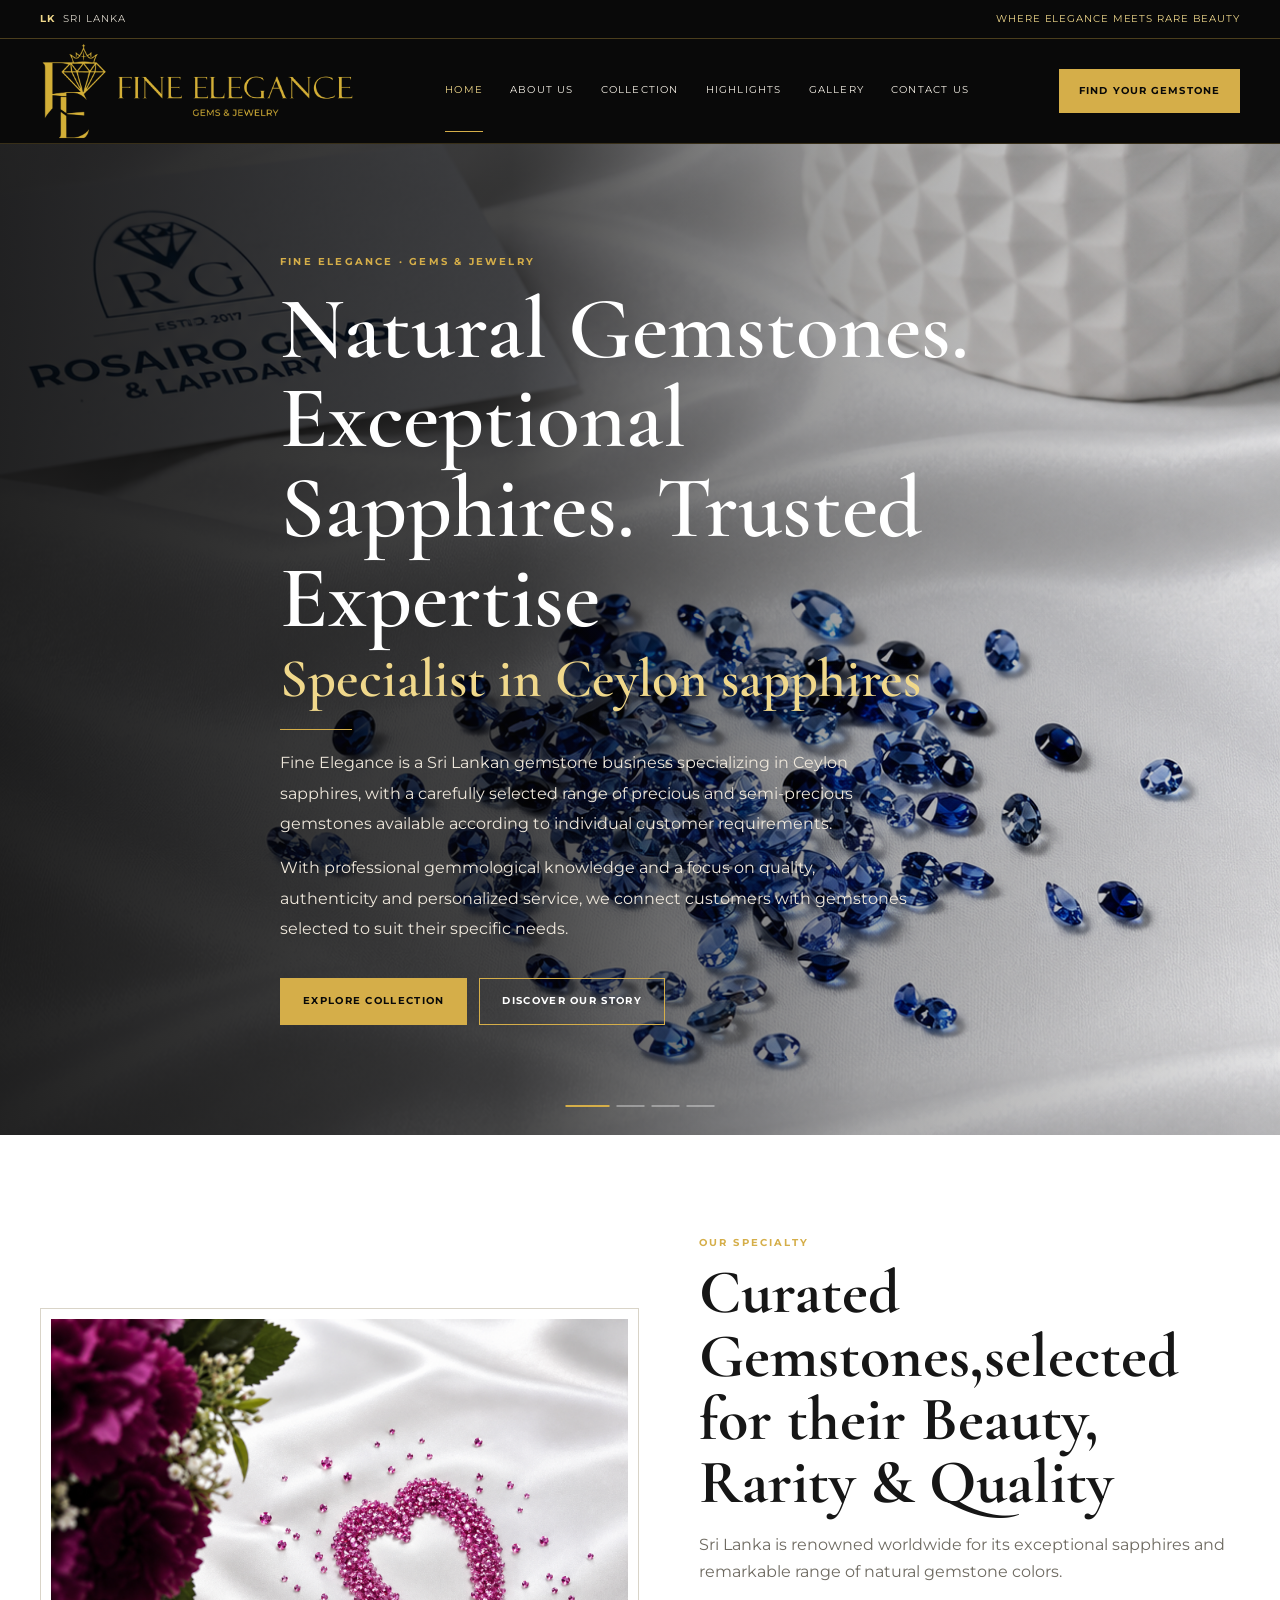
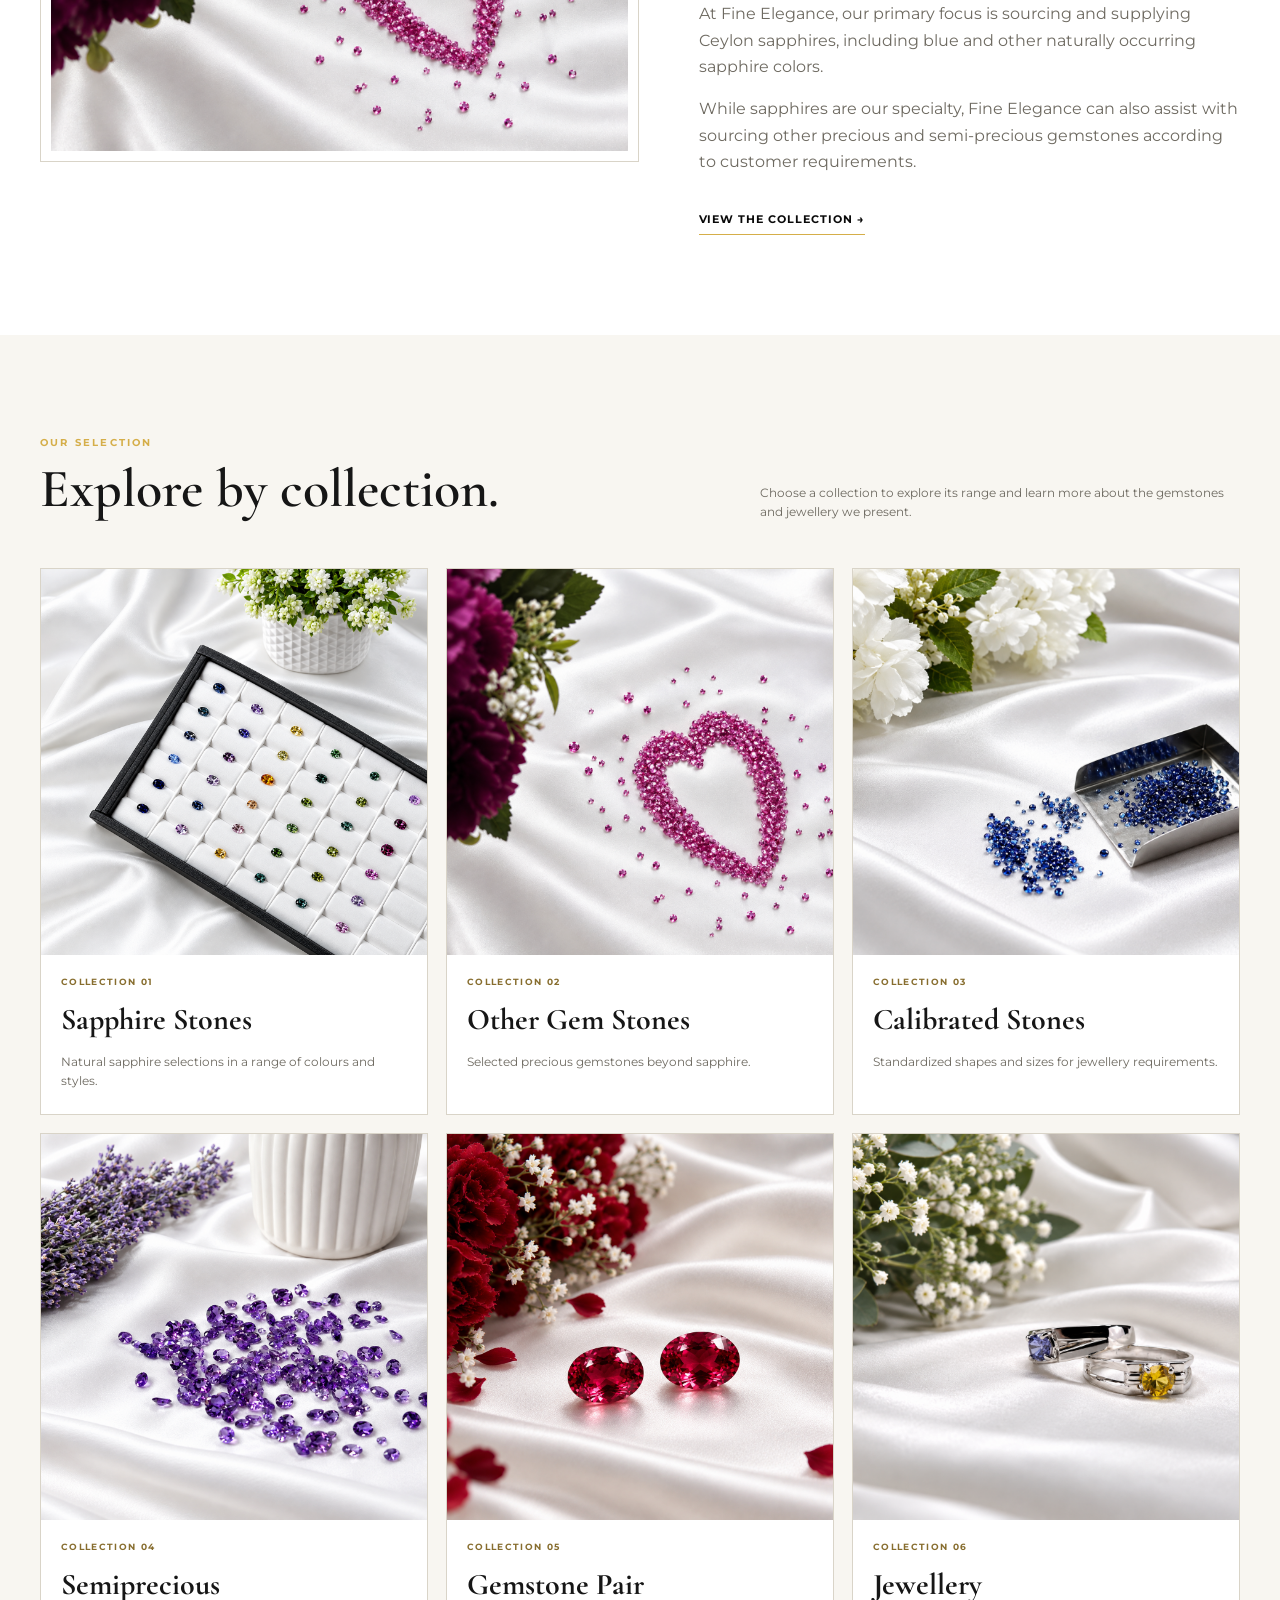
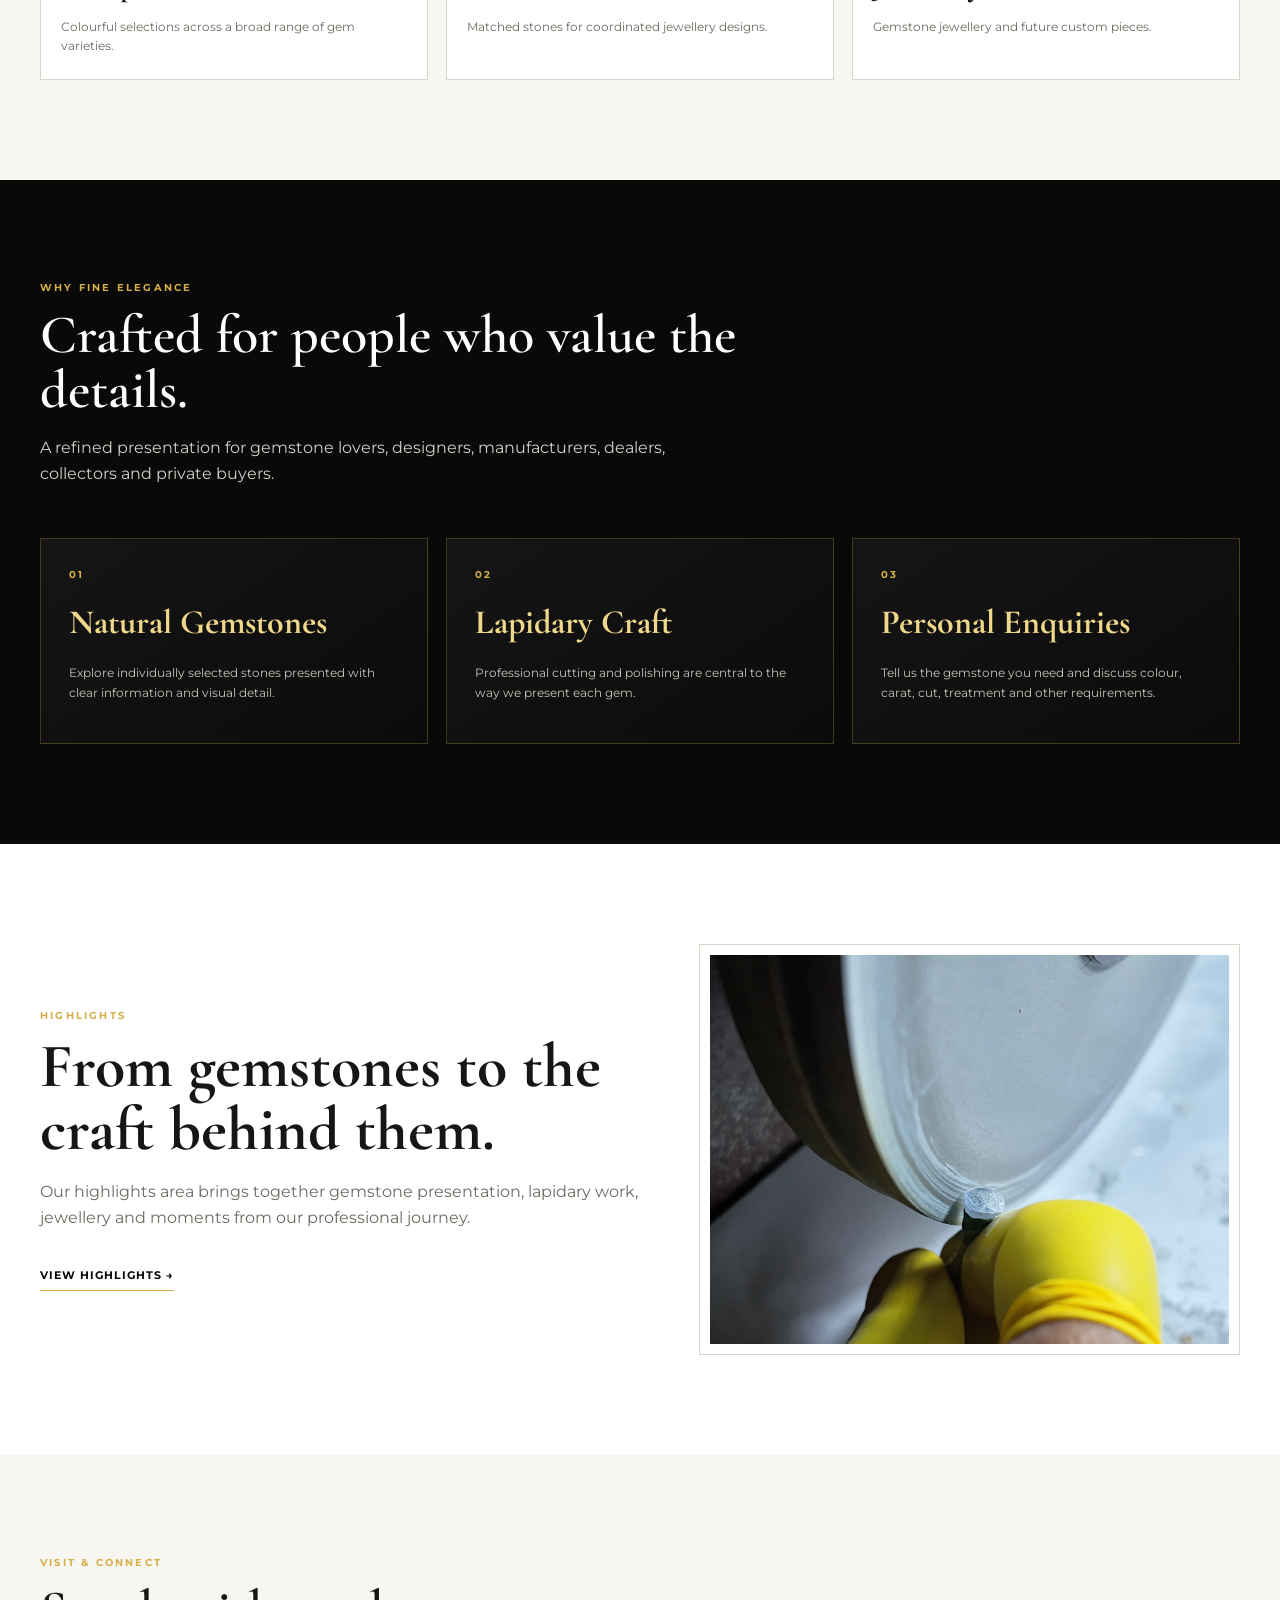
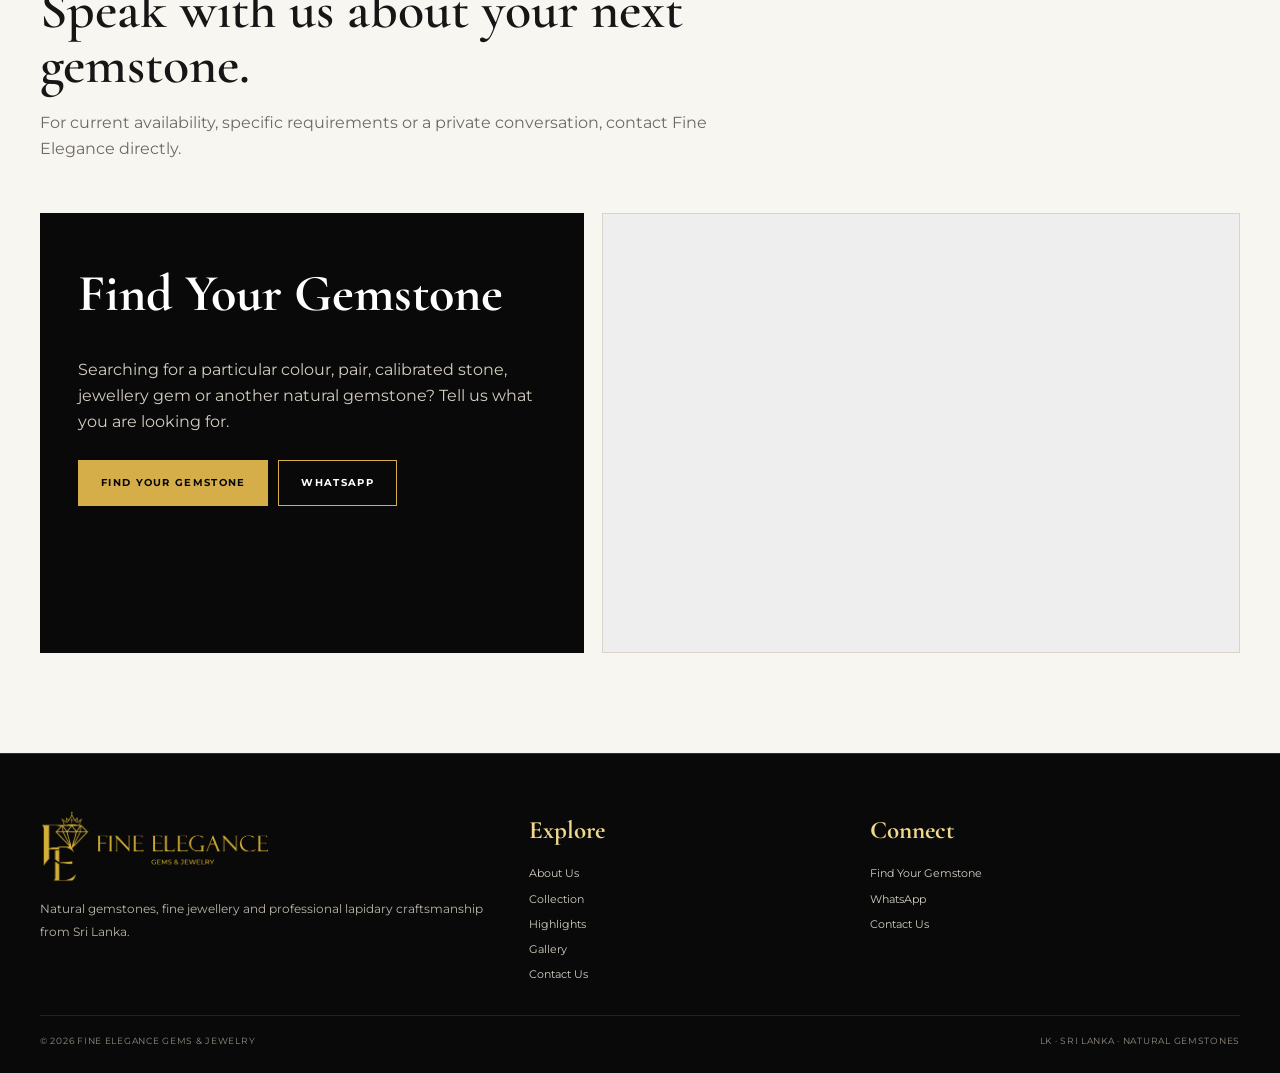
==== commit 73e21e69: "Add files via upload" ====
--- a/index.html
+++ b/index.html
@@ -2,8 +2,8 @@
 <div class="topbar"><div class="container topbar-inner"><span class="topbar-left"><span class="lk">LK</span><span>Sri Lanka</span></span><span class="topbar-right">Where Elegance Meets Rare Beauty</span></div></div>
 <header class="header"><div class="container nav" id="nav"><a class="brand" href="index.html"><img src="assets/logo.png" alt="Fine Elegance Gems & Jewelry"></a><nav class="nav-links"><a class="active" href="index.html">Home</a><a href="pages/about.html">About Us</a><a href="pages/collections.html">Collection</a><a href="pages/highlights.html">Highlights</a><a href="pages/gallery.html">Gallery</a><a href="pages/contact.html">Contact Us</a></nav><a class="header-cta" href="pages/find-your-gemstone.html" target="_blank" rel="noopener">Find Your Gemstone</a><button class="menu-toggle" id="menuToggle" aria-label="Open menu">☰</button></div></header>
 <main>
-<section class="hero"><div class="hero-slides" aria-hidden="true"><div class="hero-slide active" style="background-image:url('assets/hero-01-blue-sapphire.png')"></div><div class="hero-slide" style="background-image:url('assets/hero-02-pink-gems.png')"></div><div class="hero-slide" style="background-image:url('assets/hero-03-jewellery.png')"></div><div class="hero-slide" style="background-image:url('assets/hero-04-lapidary.jpg')"></div></div><div class="hero-overlay"></div><div class="container hero-content"><div class="eyebrow">Fine Elegance · Gems & Jewelry</div><h1><span>Natural Gemstones. Exceptional Sapphiires. Trusted Expertise</span><span>Specialist in Ceylon sapphires</span></h1><div class="gold-line"></div><div class="hero-description"><p>Fine Elegance is a Sri Lankan gemstone business specializing in Ceylon sapphires, with a carefully selected range of precious and semi-precious gemstones available according to individual customer requirements.</p><p>With professional gemmological knowledge and a focus on quality, authenticity and personalized service, we connect customers with gemstones selected to suit their specific needs.</p></div><div class="hero-actions"><a class="btn btn-gold" href="pages/collections.html">Explore Collection</a><a class="btn btn-outline" href="pages/about.html">Discover Our Story</a></div></div><div class="hero-dots" aria-hidden="true"><span class="active"></span><span></span><span></span><span></span></div></section>
-<section class="section"><div class="container split"><div class="frame"><img src="assets/collection-the-collection.png" alt="Gemstones arranged on a white silk background"></div><div class="copy"><div class="kicker">Our Specialty</div><h2>Exceptional Ceylon Sapphiires &amp; Fine Gemstones,Naturally selected</h2><p>Sri Lanka is renowned worldwide for its exceptional sapphires and remarkable range of natural gemstone colors.</p><p>At Fine Elegance, our primary focus is sourcing and supplying Ceylon sapphires, including blue and other naturally occurring sapphire colors.</p><p>While sapphires are our specialty, Fine Elegance can also assist with sourcing other precious and semi-precious gemstones according to customer requirements.</p><a class="link-arrow" href="pages/collections.html">View the collection →</a></div></div></section>
+<section class="hero"><div class="hero-slides" aria-hidden="true"><div class="hero-slide active" style="background-image:url('assets/hero-01-blue-sapphire.png')"></div><div class="hero-slide" style="background-image:url('assets/hero-02-pink-gems.png')"></div><div class="hero-slide" style="background-image:url('assets/hero-03-jewellery.png')"></div><div class="hero-slide" style="background-image:url('assets/hero-04-lapidary.jpg')"></div></div><div class="hero-overlay"></div><div class="container hero-content"><div class="eyebrow">Fine Elegance · Gems & Jewelry</div><h1><span>Natural Gemstones. Exceptional Sapphires. Trusted Expertise</span><span>Specialist in Ceylon sapphires</span></h1><div class="gold-line"></div><div class="hero-description"><p>Fine Elegance is a Sri Lankan gemstone business specializing in Ceylon sapphires, with a carefully selected range of precious and semi-precious gemstones available according to individual customer requirements.</p><p>With professional gemmological knowledge and a focus on quality, authenticity and personalized service, we connect customers with gemstones selected to suit their specific needs.</p></div><div class="hero-actions"><a class="btn btn-gold" href="pages/collections.html">Explore Collection</a><a class="btn btn-outline" href="pages/about.html">Discover Our Story</a></div></div><div class="hero-dots" aria-hidden="true"><span class="active"></span><span></span><span></span><span></span></div></section>
+<section class="section"><div class="container split"><div class="frame"><img src="assets/collection-the-collection.png" alt="Gemstones arranged on a white silk background"></div><div class="copy"><div class="kicker">Our Specialty</div><h2>Curated Gemstones,selected for their Beauty, Rarity &amp; Quality</h2><p>Sri Lanka is renowned worldwide for its exceptional sapphires and remarkable range of natural gemstone colors.</p><p>At Fine Elegance, our primary focus is sourcing and supplying Ceylon sapphires, including blue and other naturally occurring sapphire colors.</p><p>While sapphires are our specialty, Fine Elegance can also assist with sourcing other precious and semi-precious gemstones according to customer requirements.</p><a class="link-arrow" href="pages/collections.html">View the collection →</a></div></div></section>
 <section class="section section-soft"><div class="container"><div class="collection-intro"><div class="section-heading" style="margin-bottom:0"><div class="kicker">Our Selection</div><h2>Explore by collection.</h2></div><p class="collection-note">Choose a collection to explore its range and learn more about the gemstones and jewellery we present.</p></div><div class="collection-grid" style="margin-top:34px">
 <a class="collection-card" href="pages/sapphire-stones.html"><div class="cover"><img src="assets/collection-sapphire-single-stones.png" alt="Sapphire Stones"></div><div class="info"><div class="tag">Collection 01</div><h3>Sapphire Stones</h3><p>Natural sapphire selections in a range of colours and styles.</p></div></a>
 <a class="collection-card" href="pages/other-gem-stones.html"><div class="cover"><img src="assets/hero-02-pink-gems.png" alt="Other Gem Stones"></div><div class="info"><div class="tag">Collection 02</div><h3>Other Gem Stones</h3><p>Selected precious gemstones beyond sapphire.</p></div></a>
--- a/css/style.css
+++ b/css/style.css
@@ -2,7 +2,7 @@
 :root{--black:#090909;--black2:#141414;--gold:#d5ae49;--gold2:#f0d88b;--white:#fff;--ivory:#f8f6f1;--line:#d9d4c8;--ink:#161616;--muted:#6e6a61;--max:1200px;--shadow:0 24px 70px rgba(0,0,0,.13)}
 *{box-sizing:border-box}html{scroll-behavior:smooth}body{margin:0;color:var(--ink);background:var(--white);font-family:Montserrat,Arial,sans-serif;line-height:1.65}img{max-width:100%;display:block}a{text-decoration:none;color:inherit}button,input,textarea{font:inherit}.container{width:min(var(--max),calc(100% - 48px));margin:auto}.eyebrow,.kicker{text-transform:uppercase;letter-spacing:.22em;font-size:10px;font-weight:700;color:var(--gold)}.gold-line{width:72px;height:1px;background:var(--gold);margin:18px 0}.section{padding:100px 0}.section-dark{background:var(--black);color:var(--white)}.section-soft{background:var(--ivory)}.section-heading{max-width:760px;margin-bottom:50px}.section-heading h1,.section-heading h2,.hero h1,.display-title{font-family:'Cormorant Garamond',serif;font-weight:600;line-height:1.02;margin:10px 0 18px}.section-heading h1{font-size:64px}.section-heading h2{font-size:54px}.section-heading p{color:var(--muted);max-width:700px}.section-dark .section-heading p{color:#d4d0c7}
 .topbar{background:var(--black);color:#d8d3c8;border-bottom:1px solid rgba(213,174,73,.32);font-size:10px;letter-spacing:.11em;text-transform:uppercase}.topbar-inner{height:38px;display:flex;justify-content:space-between;align-items:center}.topbar-right{display:flex;gap:18px;align-items:center}.lk{color:var(--gold2)}
-.header{position:sticky;top:0;z-index:100;background:rgba(8,8,8,.95);backdrop-filter:blur(14px);border-bottom:1px solid rgba(213,174,73,.23)}.nav{min-height:88px;display:flex;align-items:center;gap:26px}.brand{flex:0 0 auto}.brand img{width:240px;height:64px;object-fit:contain;object-position:left center;background:var(--black)}.nav-links{display:flex;align-items:center;justify-content:center;gap:27px;flex:1}.nav-links a{color:#f4efe5;text-transform:uppercase;font-size:10px;letter-spacing:.12em;padding:32px 0;border-bottom:1px solid transparent}.nav-links a:hover,.nav-links a.active{color:var(--gold2);border-bottom-color:var(--gold)}.header-cta{display:inline-flex;align-items:center;justify-content:center;padding:13px 19px;border:1px solid var(--gold);color:var(--black);background:var(--gold);text-transform:uppercase;font-size:10px;font-weight:700;letter-spacing:.11em;white-space:nowrap}.menu-toggle{display:none;background:none;border:0;color:var(--gold2);font-size:26px;cursor:pointer}
+.header{position:sticky;top:0;z-index:100;background:var(--black);backdrop-filter:blur(14px);border-bottom:1px solid rgba(213,174,73,.23)}.nav{min-height:104px;display:flex;align-items:center;gap:26px}.brand{flex:0 0 auto;display:flex;align-items:center}.brand img{width:315px;height:auto;max-width:100%;object-fit:contain;object-position:center;background:transparent}.nav-links{display:flex;align-items:center;justify-content:center;gap:27px;flex:1}.nav-links a{color:#f4efe5;text-transform:uppercase;font-size:10px;letter-spacing:.12em;padding:32px 0;border-bottom:1px solid transparent}.nav-links a:hover,.nav-links a.active{color:var(--gold2);border-bottom-color:var(--gold)}.header-cta{display:inline-flex;align-items:center;justify-content:center;padding:13px 19px;border:1px solid var(--gold);color:var(--black);background:var(--gold);text-transform:uppercase;font-size:10px;font-weight:700;letter-spacing:.11em;white-space:nowrap}.menu-toggle{display:none;background:none;border:0;color:var(--gold2);font-size:26px;cursor:pointer}
 .hero{position:relative;min-height:760px;display:flex;align-items:center;overflow:hidden;background:var(--black);isolation:isolate}.hero-slides,.hero-slide,.hero-overlay{position:absolute;inset:0}.hero-slides{z-index:-3}.hero-slide{background-size:cover;background-position:center;opacity:0;transition:opacity 1.6s ease}.hero-slide.active{opacity:1}.hero-overlay{z-index:-2;background:linear-gradient(90deg,rgba(4,4,4,.88) 0%,rgba(4,4,4,.74) 40%,rgba(4,4,4,.34) 68%,rgba(4,4,4,.10) 100%)}.hero-content{max-width:720px;color:var(--white);padding:110px 0}.hero h1{font-size:88px;margin:14px 0 22px}.hero p{font-size:16px;line-height:1.9;color:#eee7db;max-width:630px}.hero-actions{display:flex;gap:12px;margin-top:34px;flex-wrap:wrap}.btn{display:inline-flex;align-items:center;justify-content:center;padding:14px 22px;border:1px solid var(--gold);font-size:10px;font-weight:700;letter-spacing:.13em;text-transform:uppercase;transition:.2s ease}.btn-gold{background:var(--gold);color:var(--black)}.btn-outline{background:transparent;color:var(--white)}.btn-outline:hover{background:var(--white);color:var(--black);border-color:var(--white)}.btn-gold:hover{background:var(--gold2);border-color:var(--gold2)}.hero-dots{position:absolute;bottom:28px;left:50%;transform:translateX(-50%);display:flex;gap:7px}.hero-dots span{width:28px;height:2px;background:rgba(255,255,255,.35)}.hero-dots span.active{width:44px;background:var(--gold)}
 .split{display:grid;grid-template-columns:1.05fr .95fr;gap:60px;align-items:center}.frame{background:var(--white);border:1px solid var(--line);padding:10px}.frame img{width:100%;aspect-ratio:4/3;object-fit:cover}.copy h2{font-family:'Cormorant Garamond',serif;font-size:62px;line-height:1.02;margin:10px 0 18px}.copy p{color:var(--muted);max-width:650px}.link-arrow{display:inline-flex;margin-top:18px;font-size:11px;font-weight:700;letter-spacing:.09em;text-transform:uppercase;color:var(--black);border-bottom:1px solid var(--gold);padding-bottom:6px}
 .collection-grid{display:grid;grid-template-columns:repeat(3,1fr);gap:18px}.collection-card{background:var(--white);border:1px solid var(--line);transition:.25s ease}.collection-card:hover{transform:translateY(-3px);box-shadow:var(--shadow);border-color:#c4ab71}.collection-card .cover{aspect-ratio:1/1;overflow:hidden;background:#eee}.collection-card .cover img{width:100%;height:100%;object-fit:cover;transition:.4s ease}.collection-card:hover .cover img{transform:scale(1.035)}.collection-card .info{padding:20px 20px 23px}.collection-card .info h3{font-family:'Cormorant Garamond',serif;font-size:30px;margin:5px 0 7px}.collection-card .info p{margin:0;color:var(--muted);font-size:12px}.tag{color:#876d2e;font-size:9px;text-transform:uppercase;letter-spacing:.15em;font-weight:700}
@@ -16,13 +16,15 @@
 @media(max-width:1000px){.nav{gap:14px}.brand img{width:205px}.nav-links{gap:16px}.nav-links a{font-size:9px}.hero h1{font-size:72px}.split,.two-col,.contact-grid,.category-hero{grid-template-columns:1fr}.collection-grid,.gallery-grid,.dark-grid{grid-template-columns:repeat(2,1fr)}.category-hero .copy{padding:55px}}
 @media(max-width:700px){.container{width:min(100% - 28px,var(--max))}.topbar{display:none}.header{position:sticky}.nav{min-height:76px}.brand img{width:185px;height:58px}.nav-links{display:none;position:absolute;left:0;right:0;top:76px;background:var(--black2);border-top:1px solid rgba(213,174,73,.18);padding:8px 14px;flex-direction:column;align-items:stretch;gap:0}.nav.mobile-open .nav-links{display:flex}.nav-links a{padding:12px 7px;border-bottom:1px solid rgba(255,255,255,.08)}.header-cta{padding:10px 12px;font-size:8px}.menu-toggle{display:block}.hero{min-height:650px}.hero-overlay{background:linear-gradient(180deg,rgba(4,4,4,.76),rgba(4,4,4,.40) 55%,rgba(4,4,4,.18))}.hero-content{padding:80px 0}.hero h1{font-size:55px}.hero p{font-size:14px}.section{padding:72px 0}.section-heading h1,.page-hero h1{font-size:52px}.section-heading h2,.copy h2{font-size:44px}.collection-grid,.gallery-grid,.dark-grid,.requirement-list{grid-template-columns:1fr}.contact-card{padding:28px}.footer-grid{grid-template-columns:1fr}.copyright{flex-direction:column}.collection-intro{display:block}.collection-note{margin-top:12px}.category-hero .copy{padding:38px 26px}.category-hero{min-height:auto}}
 
-/* Fine Elegance update: larger header logo and revised home copy */
+/* Fine Elegance header/logo refinement */
 .header .brand img{
-  width:320px;
+  width:315px;
   height:auto;
+  max-width:100%;
   object-fit:contain;
-  object-position:left center;
+  object-position:center;
   display:block;
+  background:transparent;
 }
 .topbar-left{display:flex;align-items:center;gap:8px}
 .topbar-left .lk{color:var(--gold2);font-weight:700;letter-spacing:.08em}
@@ -35,14 +37,47 @@
 .copy h2{max-width:760px}
 .copy p + p{margin-top:14px}
 @media(max-width:1000px){
-  .header .brand img{width:260px}
+  .nav{min-height:94px}
+  .header .brand img{width:270px}
   .topbar-right{font-size:10px}
 }
 @media(max-width:700px){
-  .header .brand img{width:225px;height:auto;max-width:225px}
+  .nav{min-height:78px}
+  .header .brand img{width:210px;height:auto;max-width:210px}
   .topbar{display:block}
   .topbar-inner{font-size:9px;gap:10px}
   .topbar-right{font-size:8px;letter-spacing:.05em;text-align:right}
   .hero h1 span + span{font-size:.68em}
   .hero-description p{font-size:13px;line-height:1.75}
 }
+
+/* FINAL LOGO VISIBILITY FIX
+   Uses the full supplied Fine Elegance logo with transparent background.
+   The black header remains visible around the logo without a separate black box.
+*/
+.header{background:var(--black) !important;}
+.header .nav{align-items:center;min-height:104px !important;}
+.header .brand{display:flex !important;align-items:center !important;flex:0 0 auto !important;min-width:0 !important;}
+.header .brand img{
+  width:315px !important;
+  max-width:315px !important;
+  height:auto !important;
+  max-height:none !important;
+  object-fit:contain !important;
+  object-position:center !important;
+  background:transparent !important;
+}
+@media(max-width:1000px){
+  .header .nav{min-height:94px !important;}
+  .header .brand img{
+    width:270px !important;
+    max-width:270px !important;
+  }
+}
+@media(max-width:700px){
+  .header .nav{min-height:78px !important;}
+  .header .brand img{
+    width:210px !important;
+    max-width:210px !important;
+  }
+}
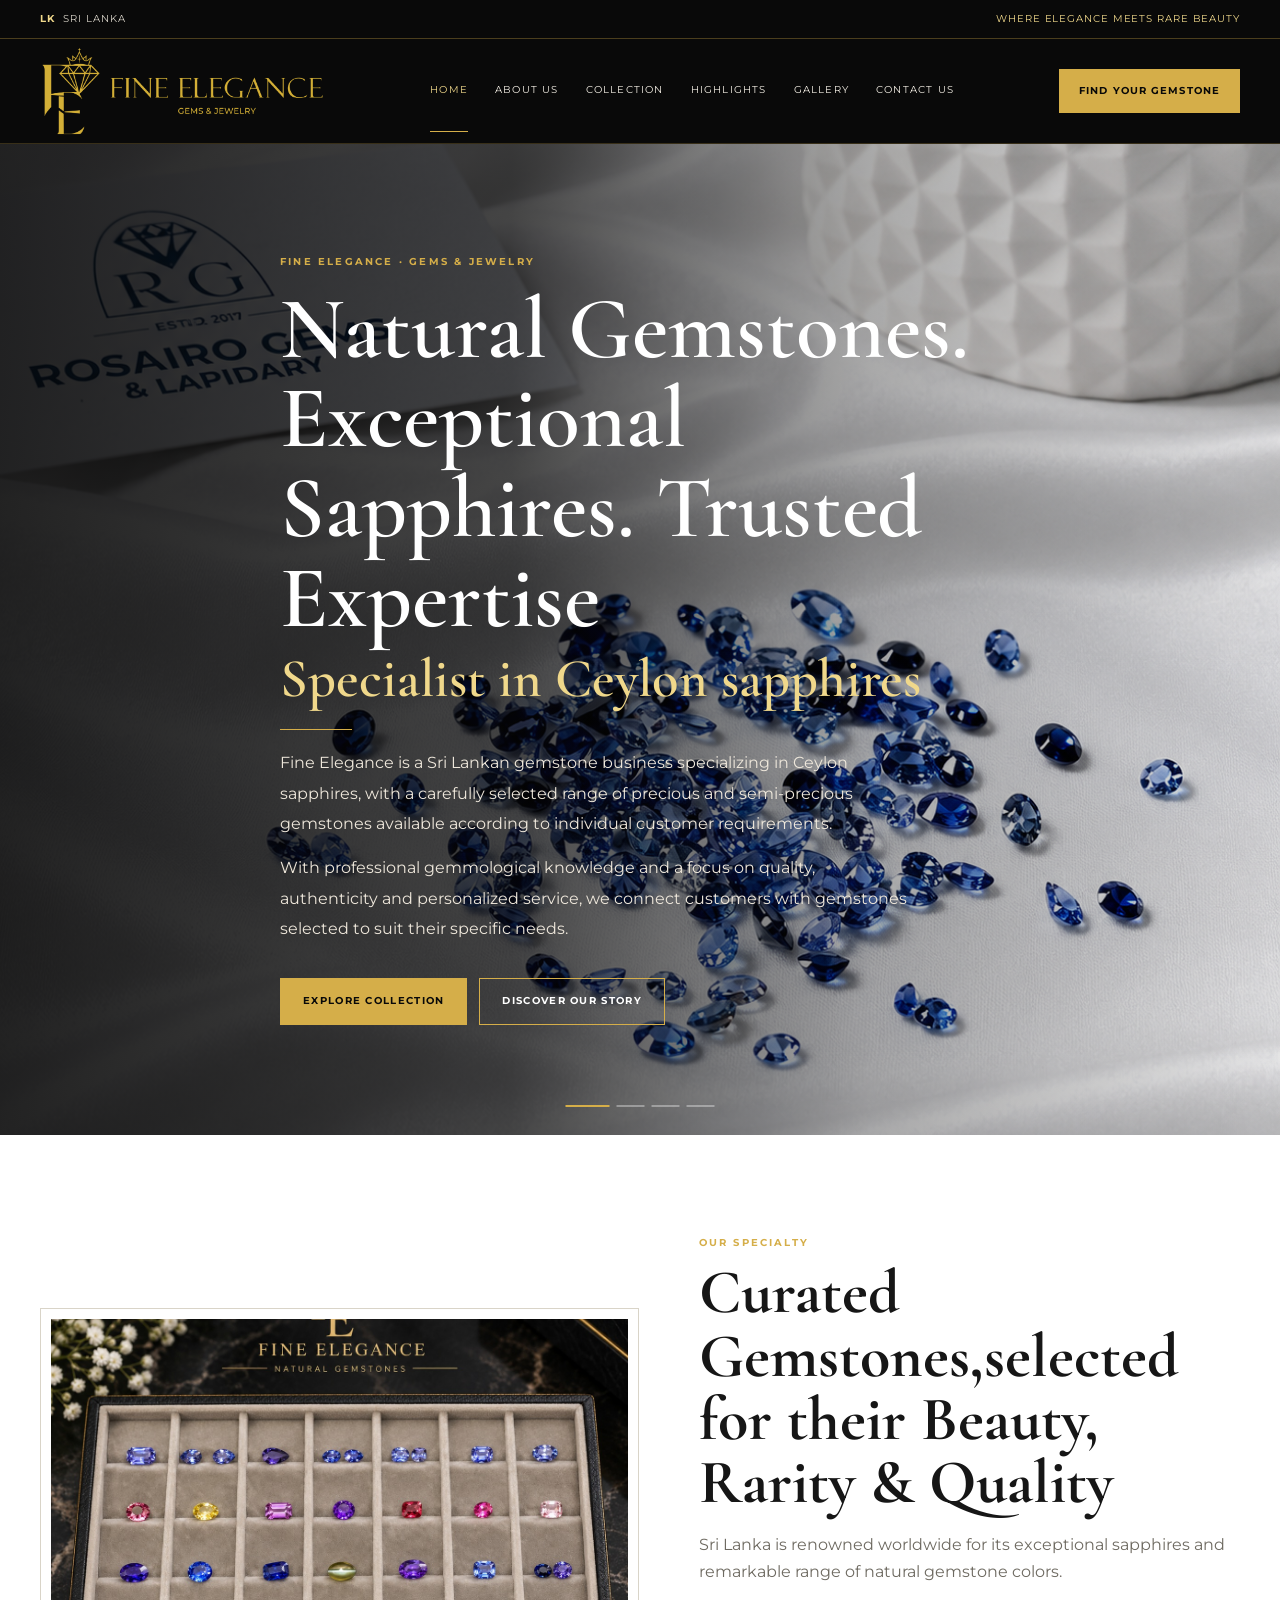
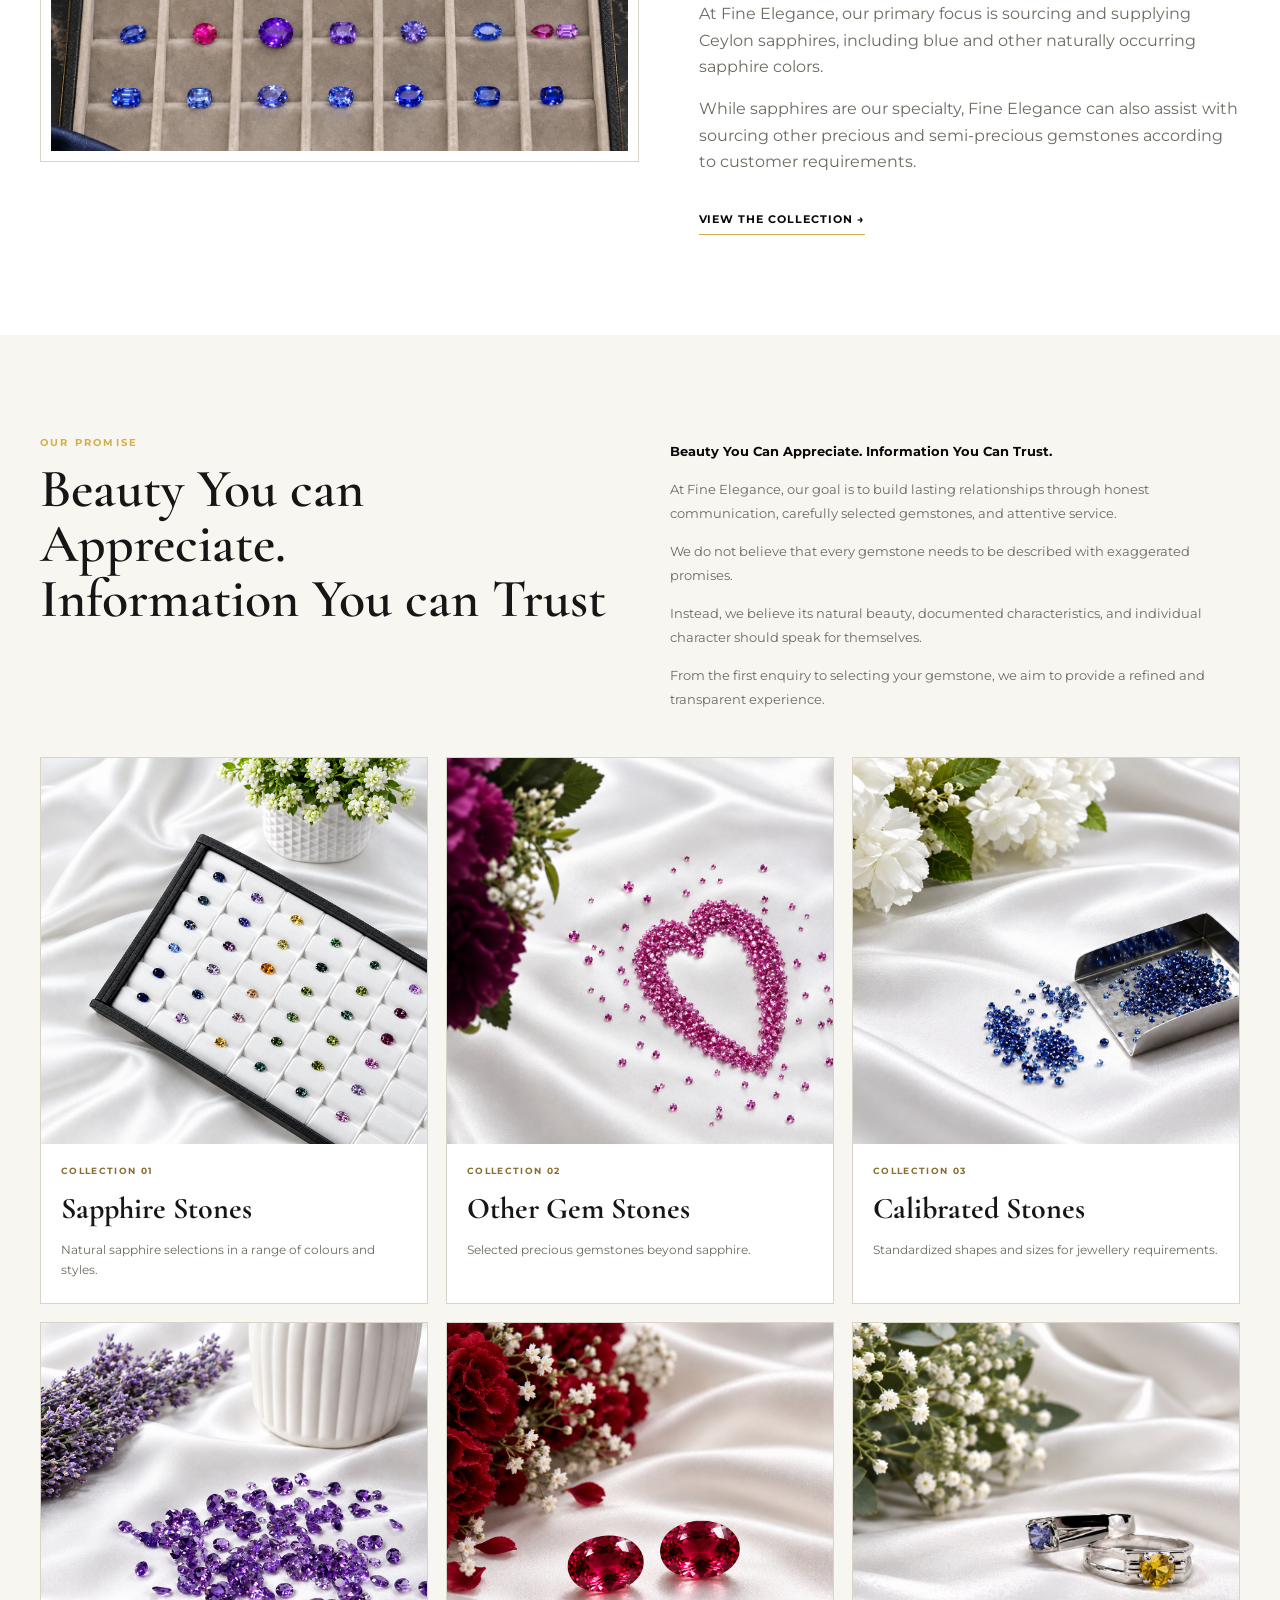
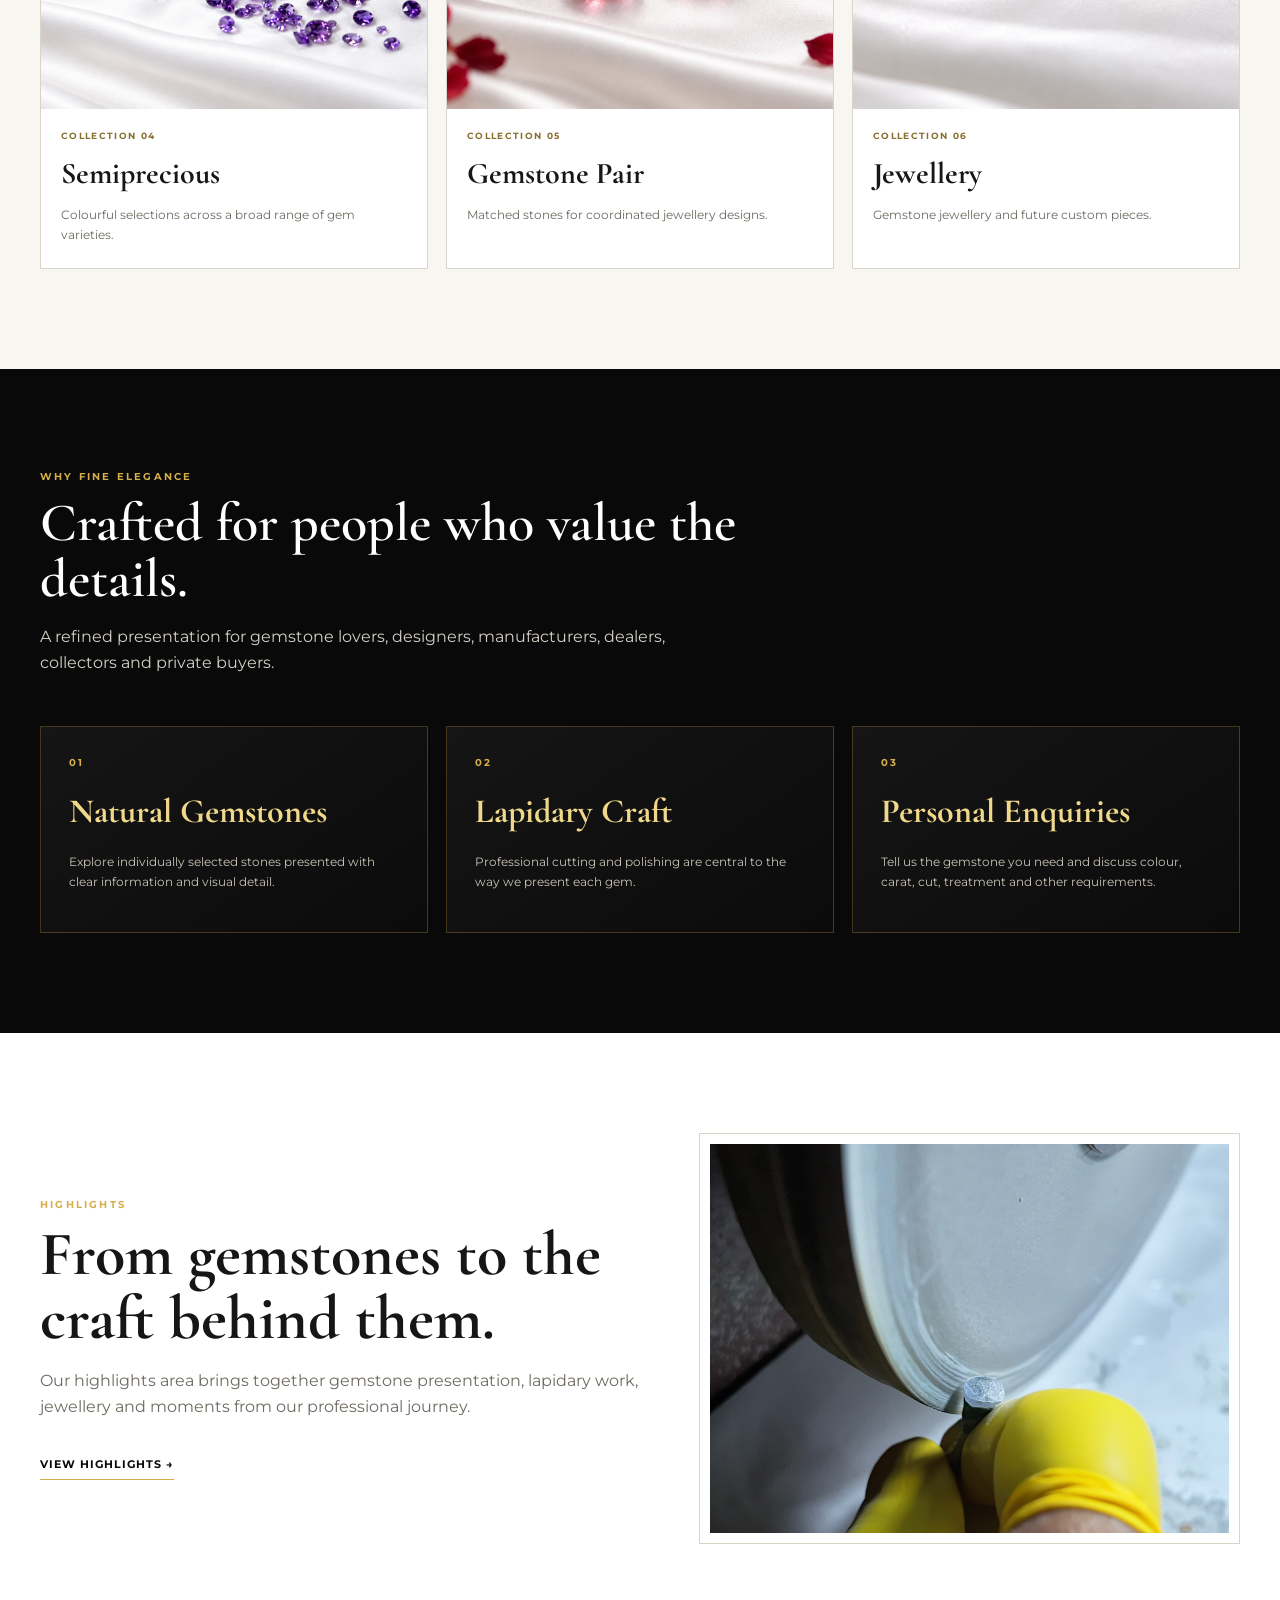
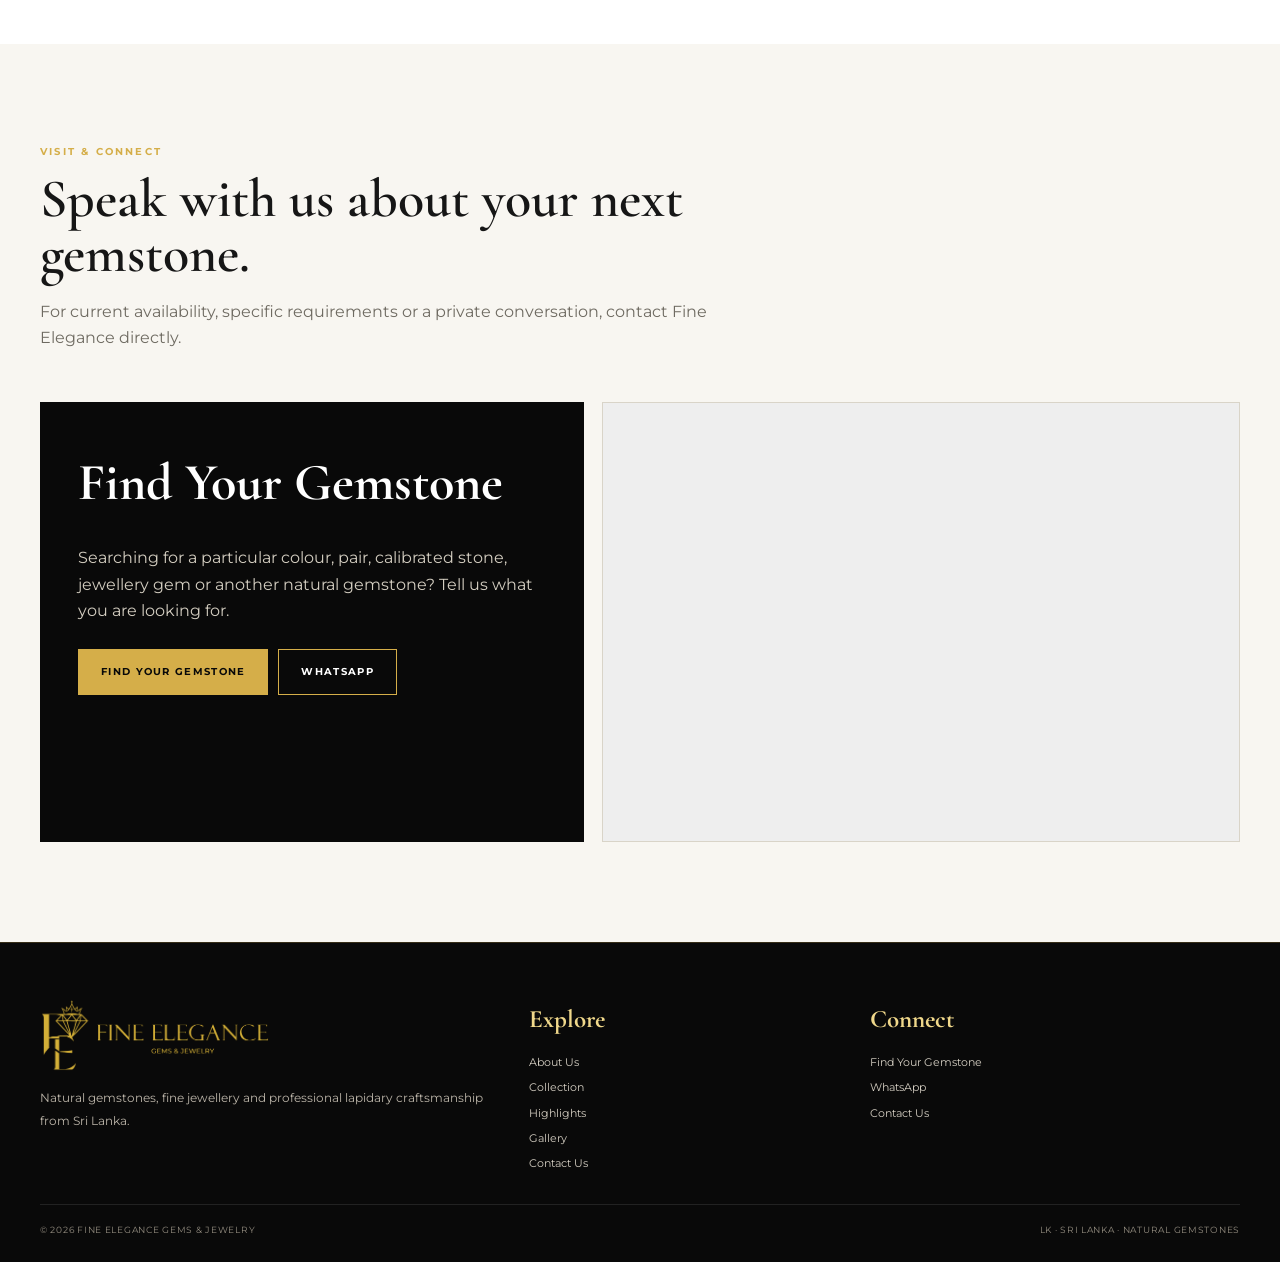
==== commit 3911a60d: "Add files via upload" ====
--- a/index.html
+++ b/index.html
@@ -3,8 +3,8 @@
 <header class="header"><div class="container nav" id="nav"><a class="brand" href="index.html"><img src="assets/logo.png" alt="Fine Elegance Gems & Jewelry"></a><nav class="nav-links"><a class="active" href="index.html">Home</a><a href="pages/about.html">About Us</a><a href="pages/collections.html">Collection</a><a href="pages/highlights.html">Highlights</a><a href="pages/gallery.html">Gallery</a><a href="pages/contact.html">Contact Us</a></nav><a class="header-cta" href="pages/find-your-gemstone.html" target="_blank" rel="noopener">Find Your Gemstone</a><button class="menu-toggle" id="menuToggle" aria-label="Open menu">☰</button></div></header>
 <main>
 <section class="hero"><div class="hero-slides" aria-hidden="true"><div class="hero-slide active" style="background-image:url('assets/hero-01-blue-sapphire.png')"></div><div class="hero-slide" style="background-image:url('assets/hero-02-pink-gems.png')"></div><div class="hero-slide" style="background-image:url('assets/hero-03-jewellery.png')"></div><div class="hero-slide" style="background-image:url('assets/hero-04-lapidary.jpg')"></div></div><div class="hero-overlay"></div><div class="container hero-content"><div class="eyebrow">Fine Elegance · Gems & Jewelry</div><h1><span>Natural Gemstones. Exceptional Sapphires. Trusted Expertise</span><span>Specialist in Ceylon sapphires</span></h1><div class="gold-line"></div><div class="hero-description"><p>Fine Elegance is a Sri Lankan gemstone business specializing in Ceylon sapphires, with a carefully selected range of precious and semi-precious gemstones available according to individual customer requirements.</p><p>With professional gemmological knowledge and a focus on quality, authenticity and personalized service, we connect customers with gemstones selected to suit their specific needs.</p></div><div class="hero-actions"><a class="btn btn-gold" href="pages/collections.html">Explore Collection</a><a class="btn btn-outline" href="pages/about.html">Discover Our Story</a></div></div><div class="hero-dots" aria-hidden="true"><span class="active"></span><span></span><span></span><span></span></div></section>
-<section class="section"><div class="container split"><div class="frame"><img src="assets/collection-the-collection.png" alt="Gemstones arranged on a white silk background"></div><div class="copy"><div class="kicker">Our Specialty</div><h2>Curated Gemstones,selected for their Beauty, Rarity &amp; Quality</h2><p>Sri Lanka is renowned worldwide for its exceptional sapphires and remarkable range of natural gemstone colors.</p><p>At Fine Elegance, our primary focus is sourcing and supplying Ceylon sapphires, including blue and other naturally occurring sapphire colors.</p><p>While sapphires are our specialty, Fine Elegance can also assist with sourcing other precious and semi-precious gemstones according to customer requirements.</p><a class="link-arrow" href="pages/collections.html">View the collection →</a></div></div></section>
-<section class="section section-soft"><div class="container"><div class="collection-intro"><div class="section-heading" style="margin-bottom:0"><div class="kicker">Our Selection</div><h2>Explore by collection.</h2></div><p class="collection-note">Choose a collection to explore its range and learn more about the gemstones and jewellery we present.</p></div><div class="collection-grid" style="margin-top:34px">
+<section class="section"><div class="container split"><div class="frame"><img class="specialty-image" src="assets/our-specialty.jpg" alt="Fine Elegance natural gemstone collection"></div><div class="copy"><div class="kicker">Our Specialty</div><h2>Curated Gemstones,selected for their Beauty, Rarity &amp; Quality</h2><p>Sri Lanka is renowned worldwide for its exceptional sapphires and remarkable range of natural gemstone colors.</p><p>At Fine Elegance, our primary focus is sourcing and supplying Ceylon sapphires, including blue and other naturally occurring sapphire colors.</p><p>While sapphires are our specialty, Fine Elegance can also assist with sourcing other precious and semi-precious gemstones according to customer requirements.</p><a class="link-arrow" href="pages/collections.html">View the collection →</a></div></div></section>
+<section class="section section-soft"><div class="container"><div class="promise-intro"><div class="section-heading promise-heading" style="margin-bottom:0"><div class="kicker">Our Promise</div><h2><span>Beauty You can Appreciate.</span><span>Information You can Trust</span></h2></div><div class="promise-body"><p><strong>Beauty You Can Appreciate. Information You Can Trust.</strong></p><p>At Fine Elegance, our goal is to build lasting relationships through honest communication, carefully selected gemstones, and attentive service.</p><p>We do not believe that every gemstone needs to be described with exaggerated promises.</p><p>Instead, we believe its natural beauty, documented characteristics, and individual character should speak for themselves.</p><p>From the first enquiry to selecting your gemstone, we aim to provide a refined and transparent experience.</p></div></div><div class="collection-grid" style="margin-top:46px">
 <a class="collection-card" href="pages/sapphire-stones.html"><div class="cover"><img src="assets/collection-sapphire-single-stones.png" alt="Sapphire Stones"></div><div class="info"><div class="tag">Collection 01</div><h3>Sapphire Stones</h3><p>Natural sapphire selections in a range of colours and styles.</p></div></a>
 <a class="collection-card" href="pages/other-gem-stones.html"><div class="cover"><img src="assets/hero-02-pink-gems.png" alt="Other Gem Stones"></div><div class="info"><div class="tag">Collection 02</div><h3>Other Gem Stones</h3><p>Selected precious gemstones beyond sapphire.</p></div></a>
 <a class="collection-card" href="pages/calibrated-stones.html"><div class="cover"><img src="assets/collection-calibrated-sapphire.png" alt="Calibrated Stones"></div><div class="info"><div class="tag">Collection 03</div><h3>Calibrated Stones</h3><p>Standardized shapes and sizes for jewellery requirements.</p></div></a>
--- a/css/style.css
+++ b/css/style.css
@@ -59,8 +59,8 @@
 .header .nav{align-items:center;min-height:104px !important;}
 .header .brand{display:flex !important;align-items:center !important;flex:0 0 auto !important;min-width:0 !important;}
 .header .brand img{
-  width:315px !important;
-  max-width:315px !important;
+  width:285px !important;
+  max-width:285px !important;
   height:auto !important;
   max-height:none !important;
   object-fit:contain !important;
@@ -70,14 +70,26 @@
 @media(max-width:1000px){
   .header .nav{min-height:94px !important;}
   .header .brand img{
-    width:270px !important;
-    max-width:270px !important;
+    width:245px !important;
+    max-width:245px !important;
   }
 }
 @media(max-width:700px){
   .header .nav{min-height:78px !important;}
   .header .brand img{
-    width:210px !important;
-    max-width:210px !important;
+    width:185px !important;
+    max-width:185px !important;
   }
 }
+
+/* Our Specialty image */
+.frame .specialty-image{width:100%;aspect-ratio:4/3;object-fit:cover;object-position:center;display:block}
+
+/* Our Promise section */
+.promise-intro{display:grid;grid-template-columns:1fr 1fr;gap:60px;align-items:start}
+.promise-heading h2 span{display:block}
+.promise-body{max-width:650px;color:var(--muted);font-size:13px;line-height:1.85;padding-top:4px}
+.promise-body p{margin:0 0 14px}
+.promise-body p:last-child{margin-bottom:0}
+.promise-body strong{color:var(--black);font-weight:700}
+@media(max-width:1000px){.promise-intro{grid-template-columns:1fr;gap:28px}.promise-body{padding-top:0}}
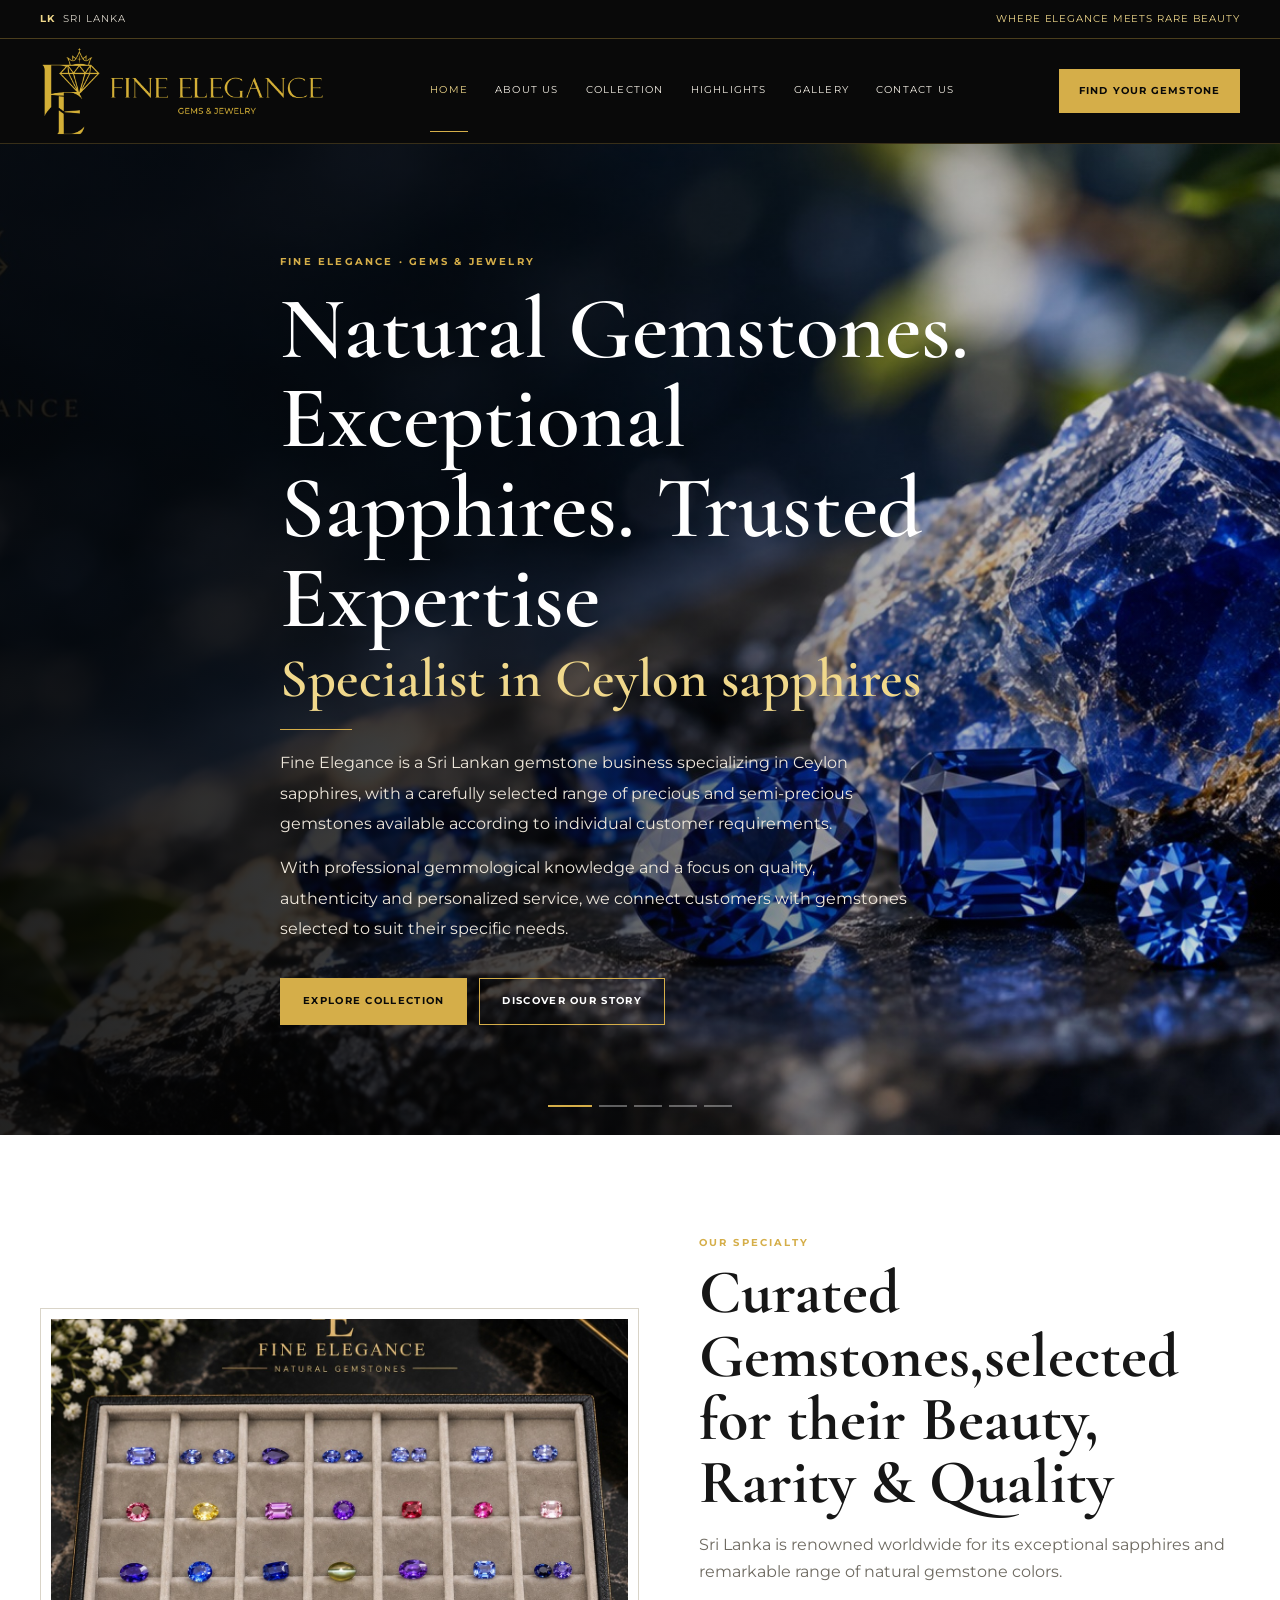
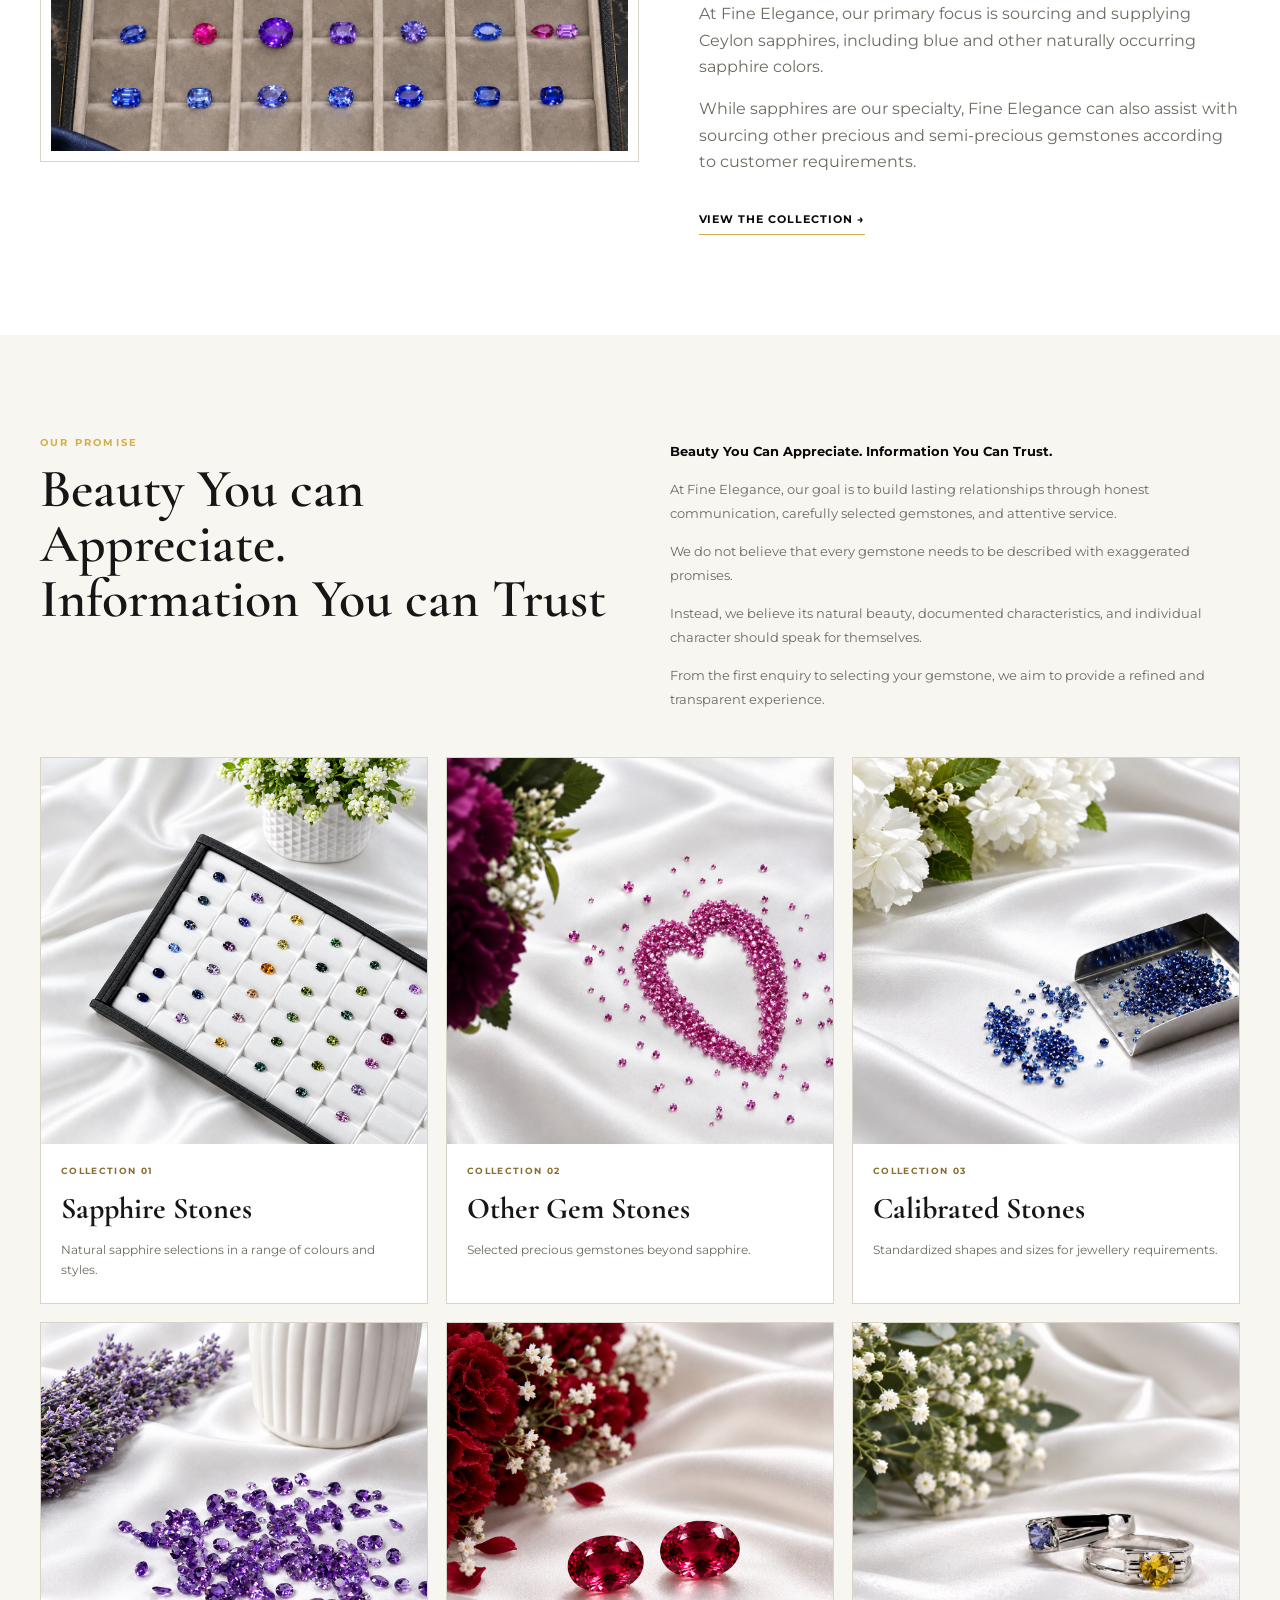
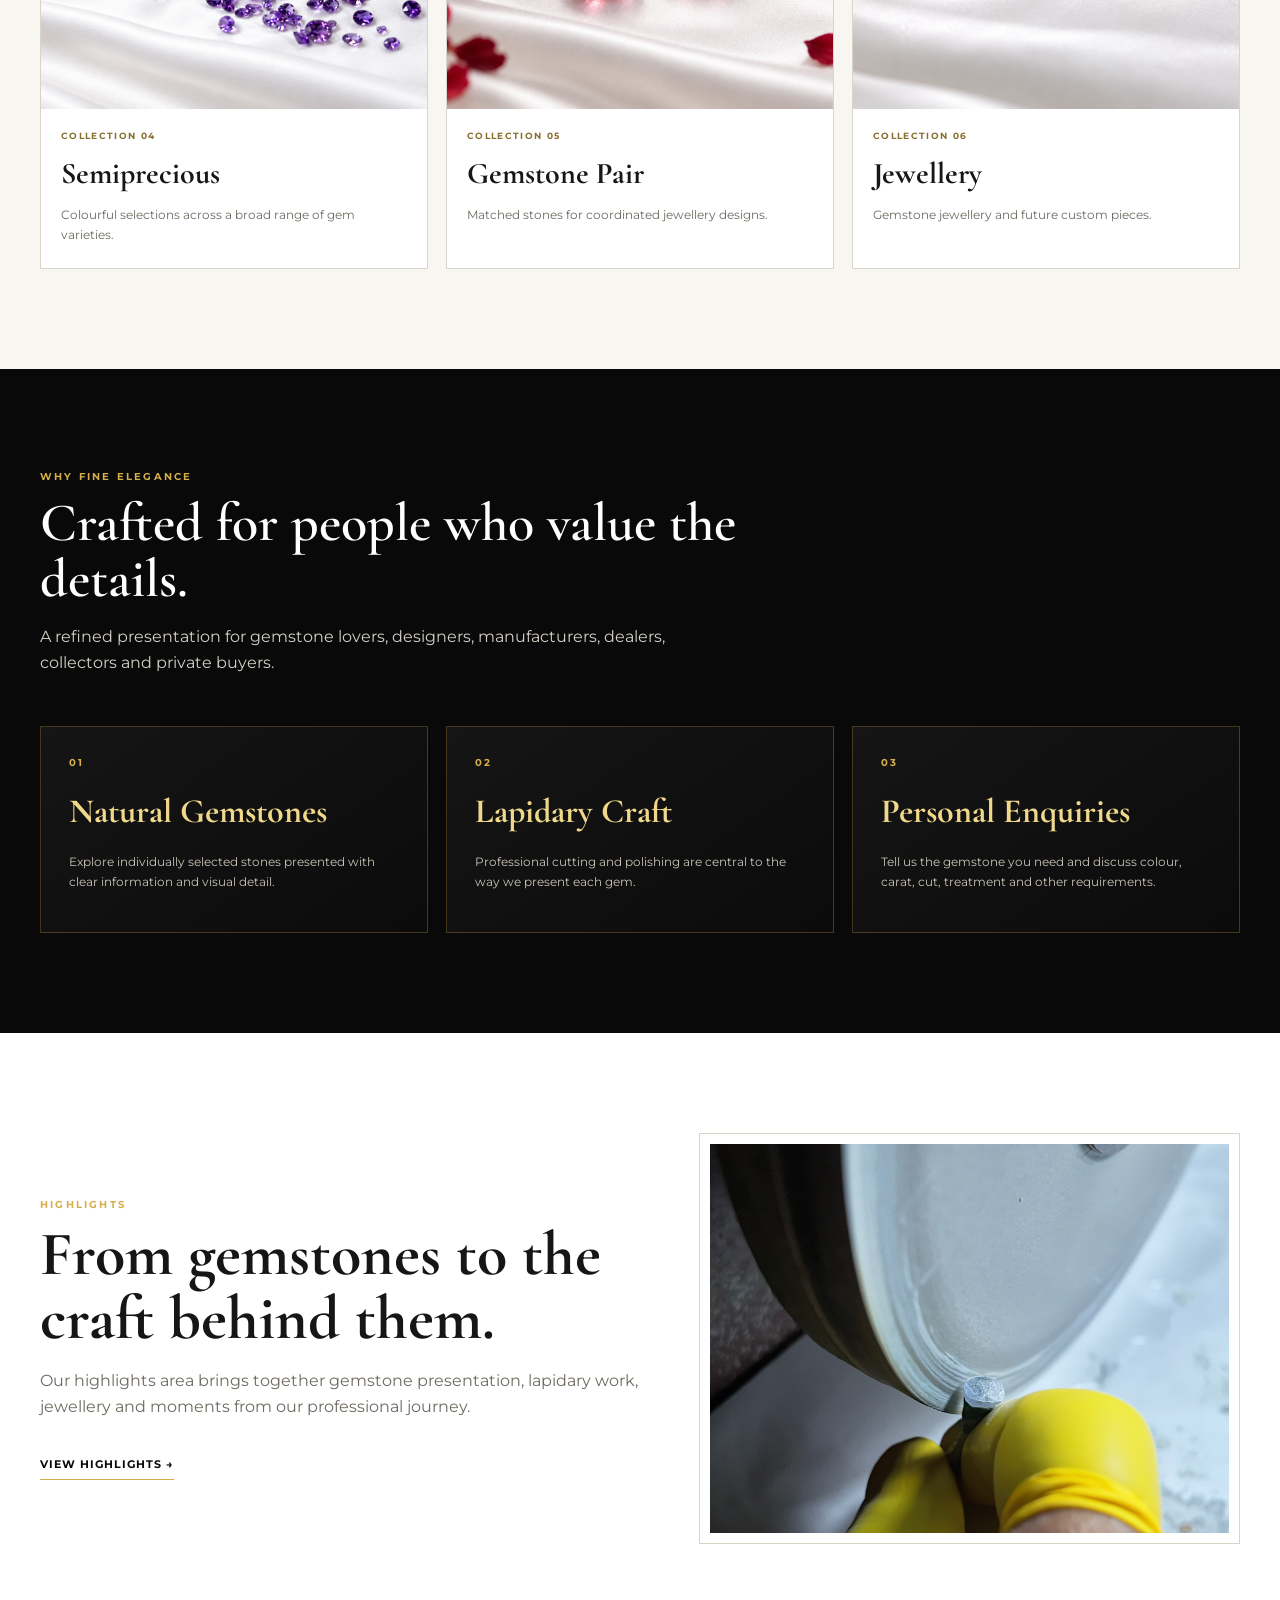
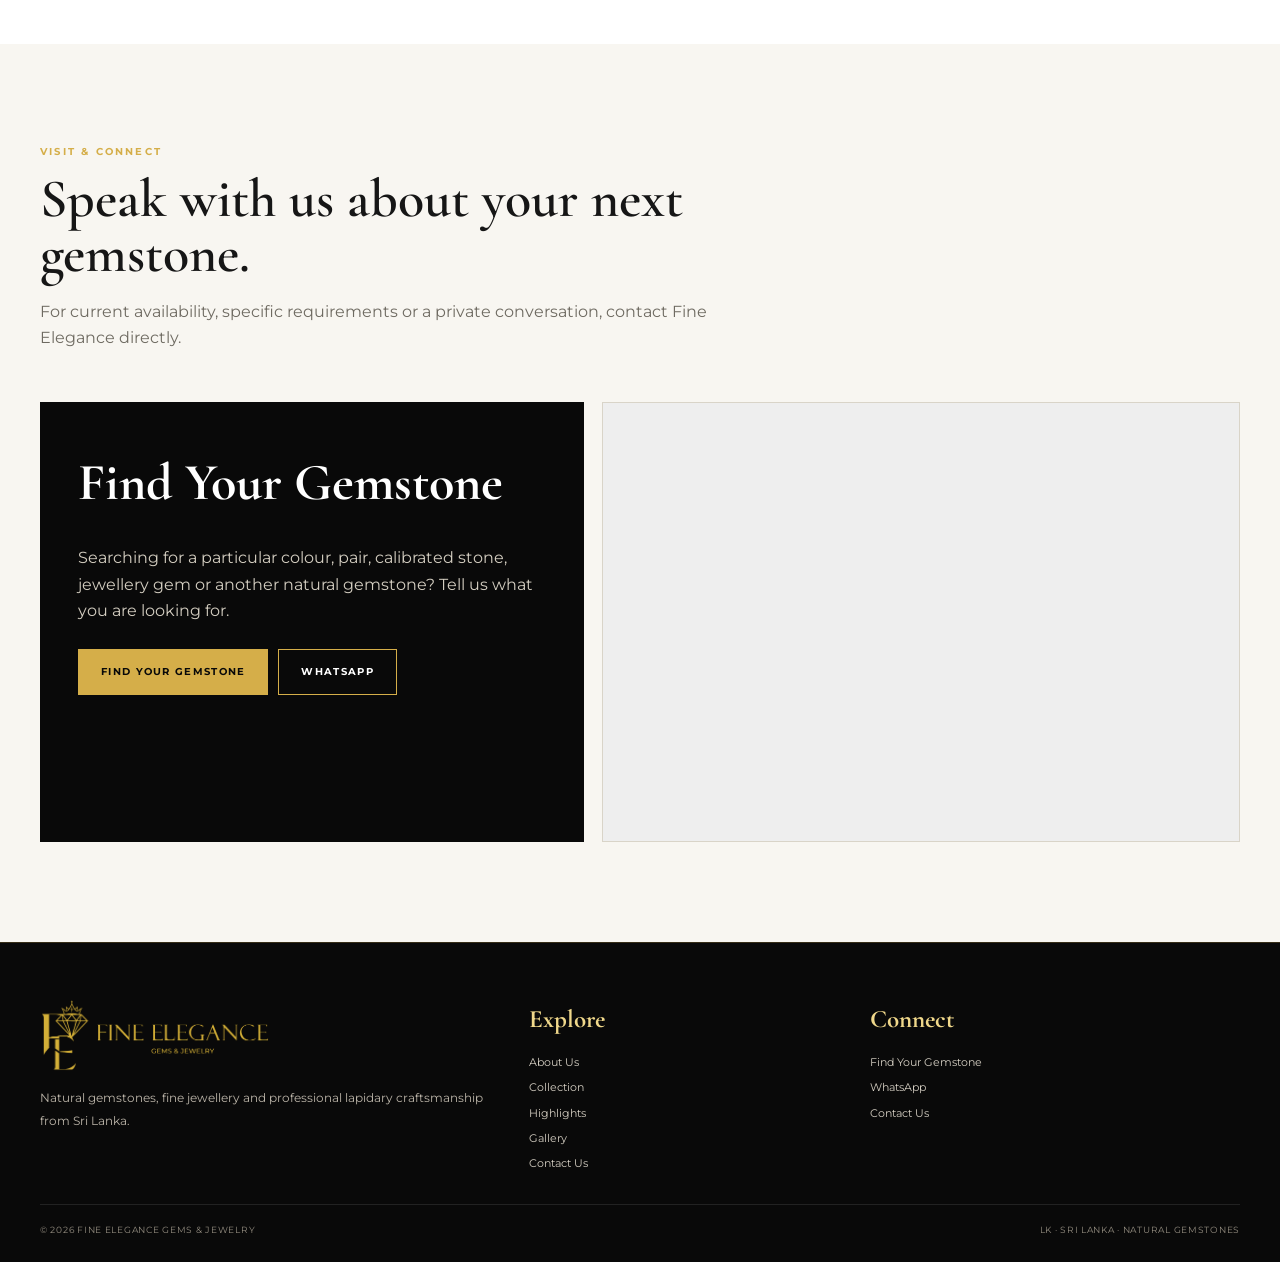
==== commit 78f293eb: "Add files via upload" ====
--- a/index.html
+++ b/index.html
@@ -2,7 +2,7 @@
 <div class="topbar"><div class="container topbar-inner"><span class="topbar-left"><span class="lk">LK</span><span>Sri Lanka</span></span><span class="topbar-right">Where Elegance Meets Rare Beauty</span></div></div>
 <header class="header"><div class="container nav" id="nav"><a class="brand" href="index.html"><img src="assets/logo.png" alt="Fine Elegance Gems & Jewelry"></a><nav class="nav-links"><a class="active" href="index.html">Home</a><a href="pages/about.html">About Us</a><a href="pages/collections.html">Collection</a><a href="pages/highlights.html">Highlights</a><a href="pages/gallery.html">Gallery</a><a href="pages/contact.html">Contact Us</a></nav><a class="header-cta" href="pages/find-your-gemstone.html" target="_blank" rel="noopener">Find Your Gemstone</a><button class="menu-toggle" id="menuToggle" aria-label="Open menu">☰</button></div></header>
 <main>
-<section class="hero"><div class="hero-slides" aria-hidden="true"><div class="hero-slide active" style="background-image:url('assets/hero-01-blue-sapphire.png')"></div><div class="hero-slide" style="background-image:url('assets/hero-02-pink-gems.png')"></div><div class="hero-slide" style="background-image:url('assets/hero-03-jewellery.png')"></div><div class="hero-slide" style="background-image:url('assets/hero-04-lapidary.jpg')"></div></div><div class="hero-overlay"></div><div class="container hero-content"><div class="eyebrow">Fine Elegance · Gems & Jewelry</div><h1><span>Natural Gemstones. Exceptional Sapphires. Trusted Expertise</span><span>Specialist in Ceylon sapphires</span></h1><div class="gold-line"></div><div class="hero-description"><p>Fine Elegance is a Sri Lankan gemstone business specializing in Ceylon sapphires, with a carefully selected range of precious and semi-precious gemstones available according to individual customer requirements.</p><p>With professional gemmological knowledge and a focus on quality, authenticity and personalized service, we connect customers with gemstones selected to suit their specific needs.</p></div><div class="hero-actions"><a class="btn btn-gold" href="pages/collections.html">Explore Collection</a><a class="btn btn-outline" href="pages/about.html">Discover Our Story</a></div></div><div class="hero-dots" aria-hidden="true"><span class="active"></span><span></span><span></span><span></span></div></section>
+<section class="hero"><div class="hero-slides" aria-hidden="true"><div class="hero-slide active" style="background-image:url('assets/hero-01-fine-elegance-sapphires.jpeg')"></div><div class="hero-slide" style="background-image:url('assets/hero-02-fine-elegance-natural-gems.jpeg')"></div><div class="hero-slide" style="background-image:url('assets/hero-03-fine-elegance-sapphire-selection.jpeg')"></div><div class="hero-slide" style="background-image:url('assets/hero-04-fine-elegance-gem-lineup.jpeg')"></div><div class="hero-slide" style="background-image:url('assets/hero-05-fine-elegance-semiprecious.jpeg')"></div></div><div class="hero-overlay"></div><div class="container hero-content"><div class="eyebrow">Fine Elegance · Gems & Jewelry</div><h1><span>Natural Gemstones. Exceptional Sapphires. Trusted Expertise</span><span>Specialist in Ceylon sapphires</span></h1><div class="gold-line"></div><div class="hero-description"><p>Fine Elegance is a Sri Lankan gemstone business specializing in Ceylon sapphires, with a carefully selected range of precious and semi-precious gemstones available according to individual customer requirements.</p><p>With professional gemmological knowledge and a focus on quality, authenticity and personalized service, we connect customers with gemstones selected to suit their specific needs.</p></div><div class="hero-actions"><a class="btn btn-gold" href="pages/collections.html">Explore Collection</a><a class="btn btn-outline" href="pages/about.html">Discover Our Story</a></div></div><div class="hero-dots" aria-hidden="true"><span class="active"></span><span></span><span></span><span></span><span></span></div></section>
 <section class="section"><div class="container split"><div class="frame"><img class="specialty-image" src="assets/our-specialty.jpg" alt="Fine Elegance natural gemstone collection"></div><div class="copy"><div class="kicker">Our Specialty</div><h2>Curated Gemstones,selected for their Beauty, Rarity &amp; Quality</h2><p>Sri Lanka is renowned worldwide for its exceptional sapphires and remarkable range of natural gemstone colors.</p><p>At Fine Elegance, our primary focus is sourcing and supplying Ceylon sapphires, including blue and other naturally occurring sapphire colors.</p><p>While sapphires are our specialty, Fine Elegance can also assist with sourcing other precious and semi-precious gemstones according to customer requirements.</p><a class="link-arrow" href="pages/collections.html">View the collection →</a></div></div></section>
 <section class="section section-soft"><div class="container"><div class="promise-intro"><div class="section-heading promise-heading" style="margin-bottom:0"><div class="kicker">Our Promise</div><h2><span>Beauty You can Appreciate.</span><span>Information You can Trust</span></h2></div><div class="promise-body"><p><strong>Beauty You Can Appreciate. Information You Can Trust.</strong></p><p>At Fine Elegance, our goal is to build lasting relationships through honest communication, carefully selected gemstones, and attentive service.</p><p>We do not believe that every gemstone needs to be described with exaggerated promises.</p><p>Instead, we believe its natural beauty, documented characteristics, and individual character should speak for themselves.</p><p>From the first enquiry to selecting your gemstone, we aim to provide a refined and transparent experience.</p></div></div><div class="collection-grid" style="margin-top:46px">
 <a class="collection-card" href="pages/sapphire-stones.html"><div class="cover"><img src="assets/collection-sapphire-single-stones.png" alt="Sapphire Stones"></div><div class="info"><div class="tag">Collection 01</div><h3>Sapphire Stones</h3><p>Natural sapphire selections in a range of colours and styles.</p></div></a>
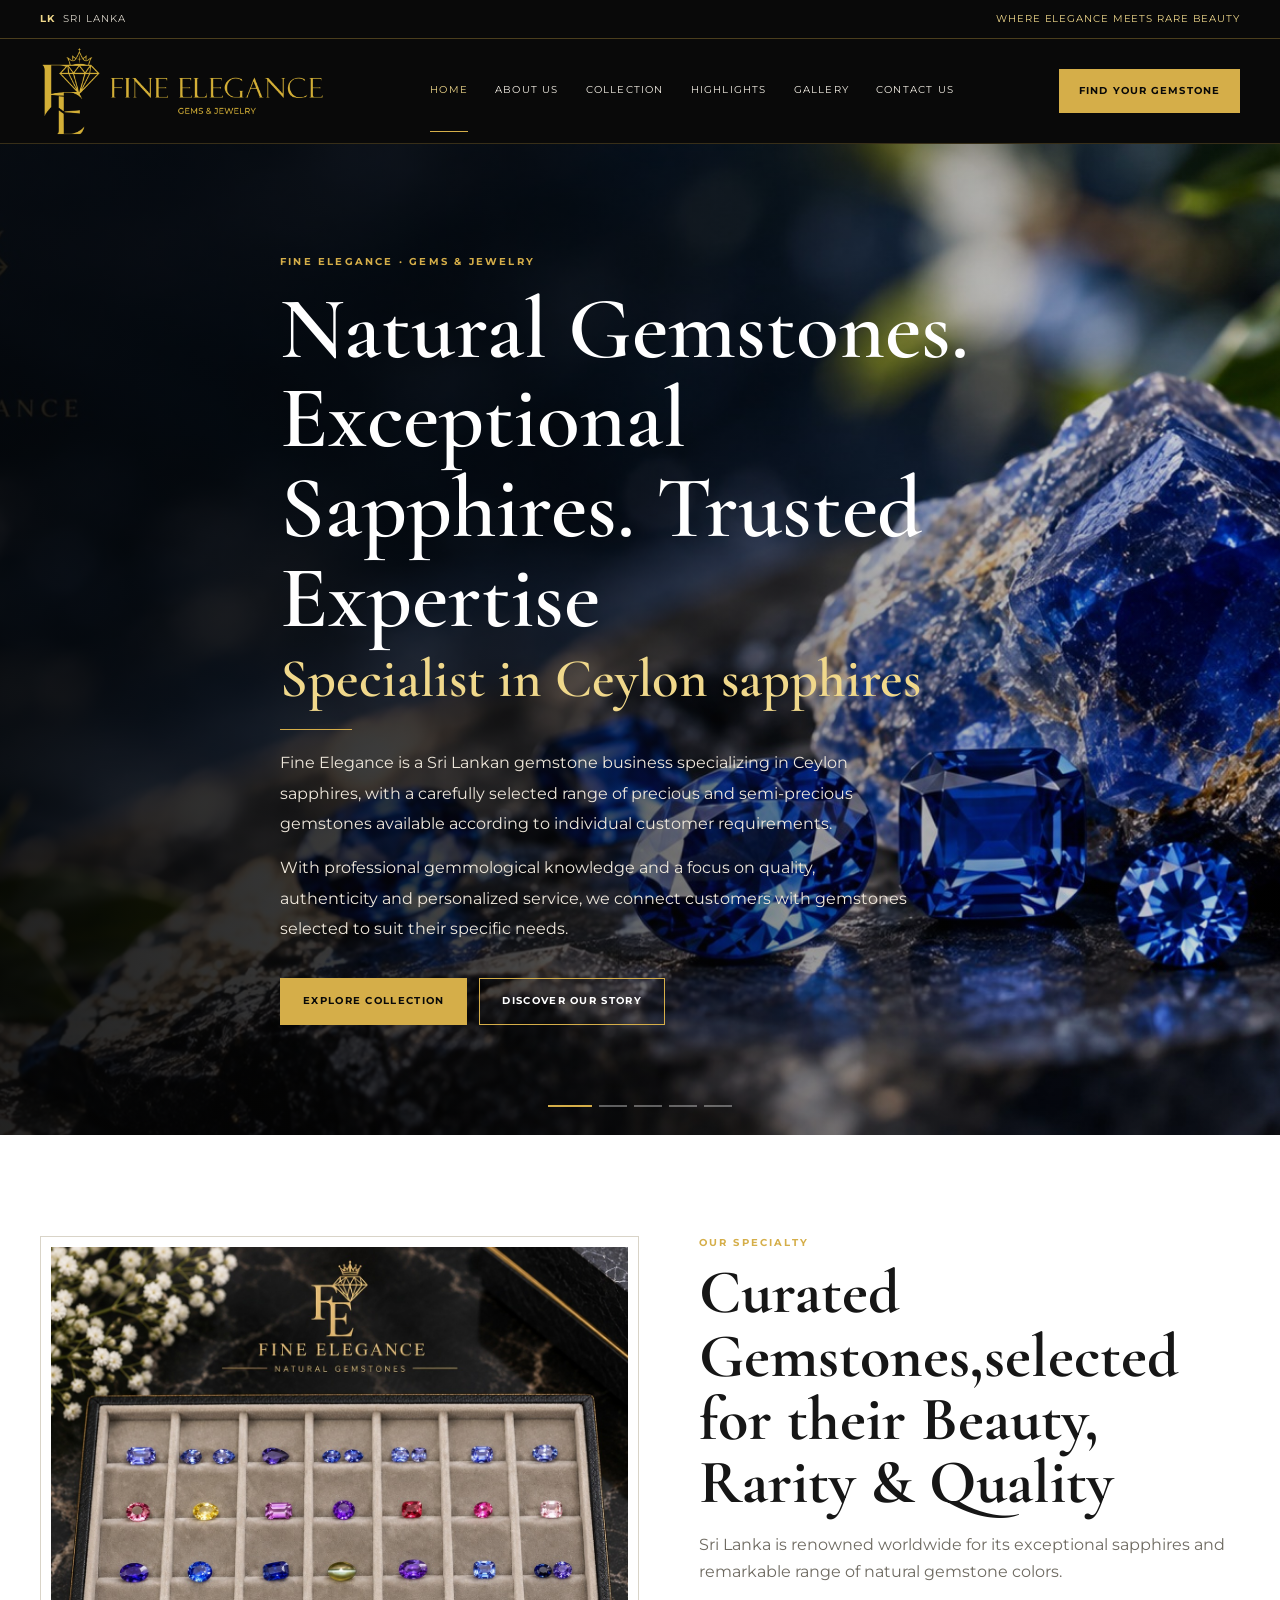
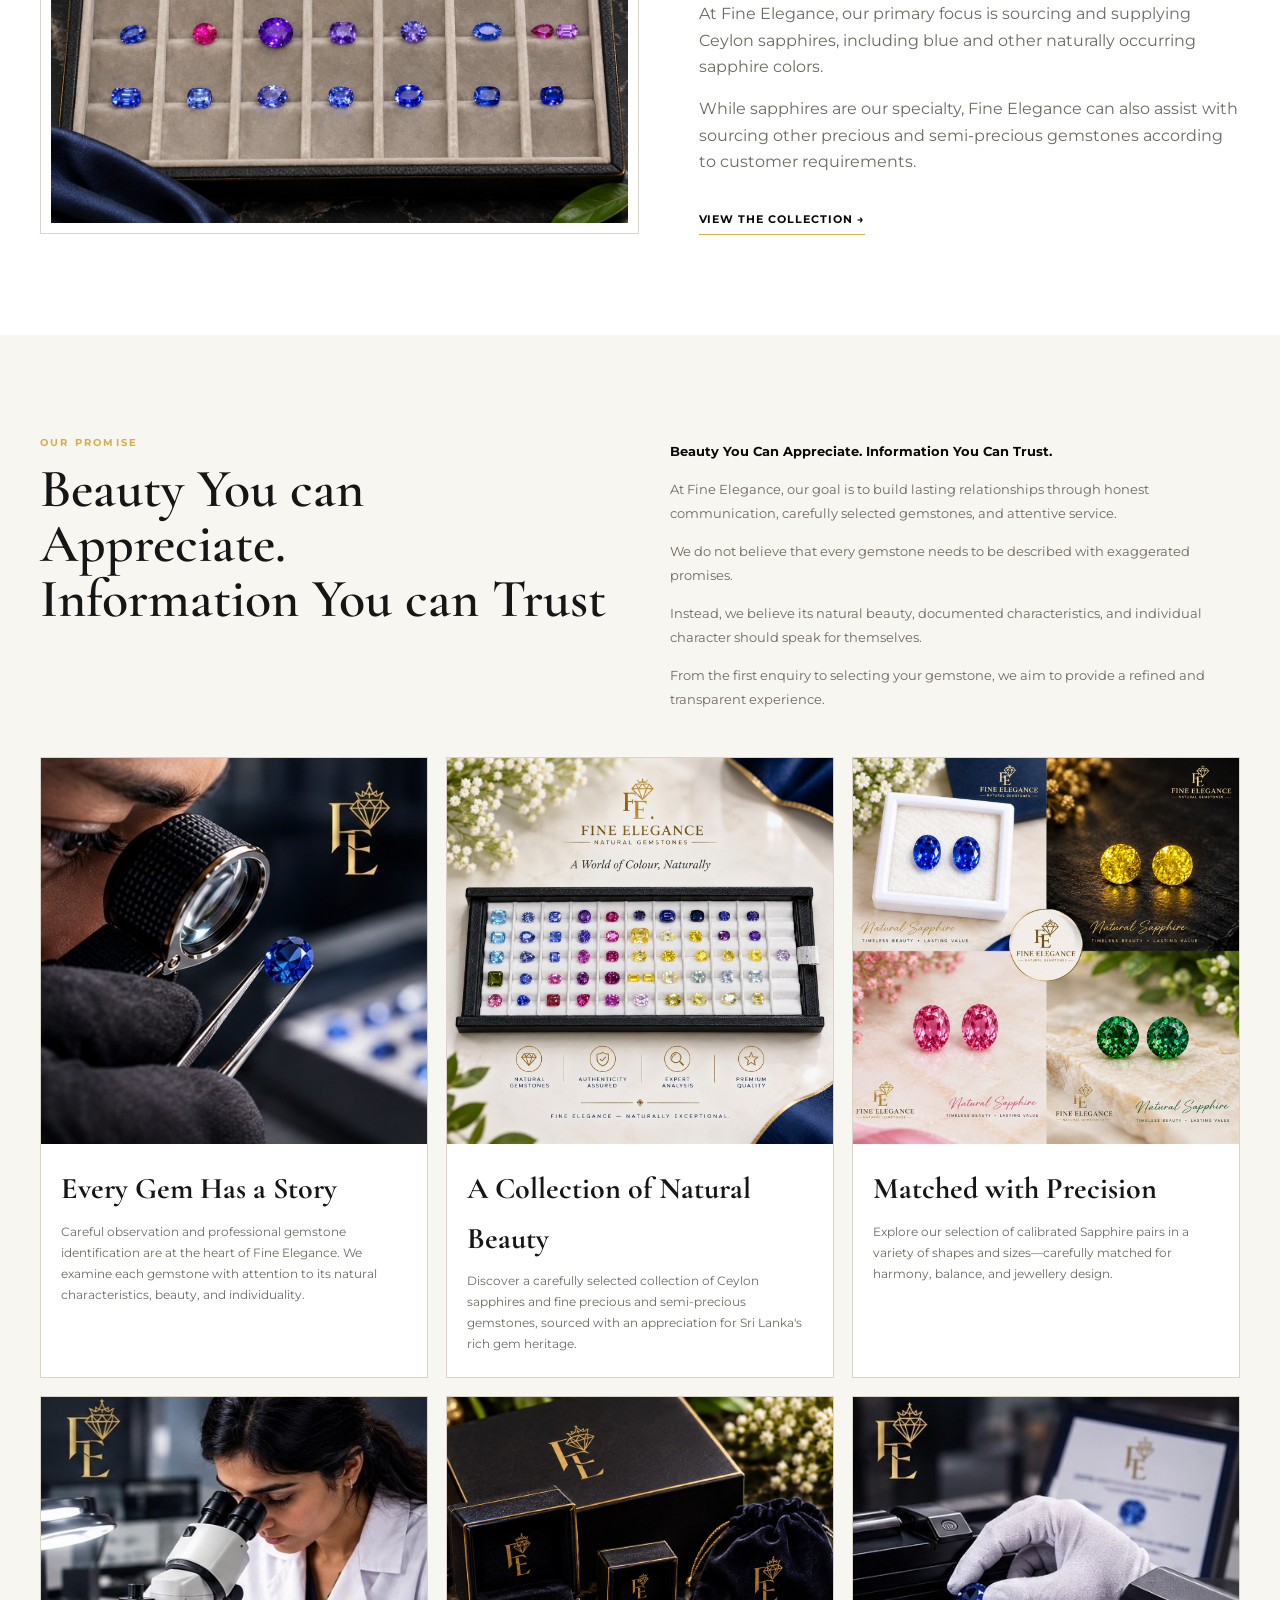
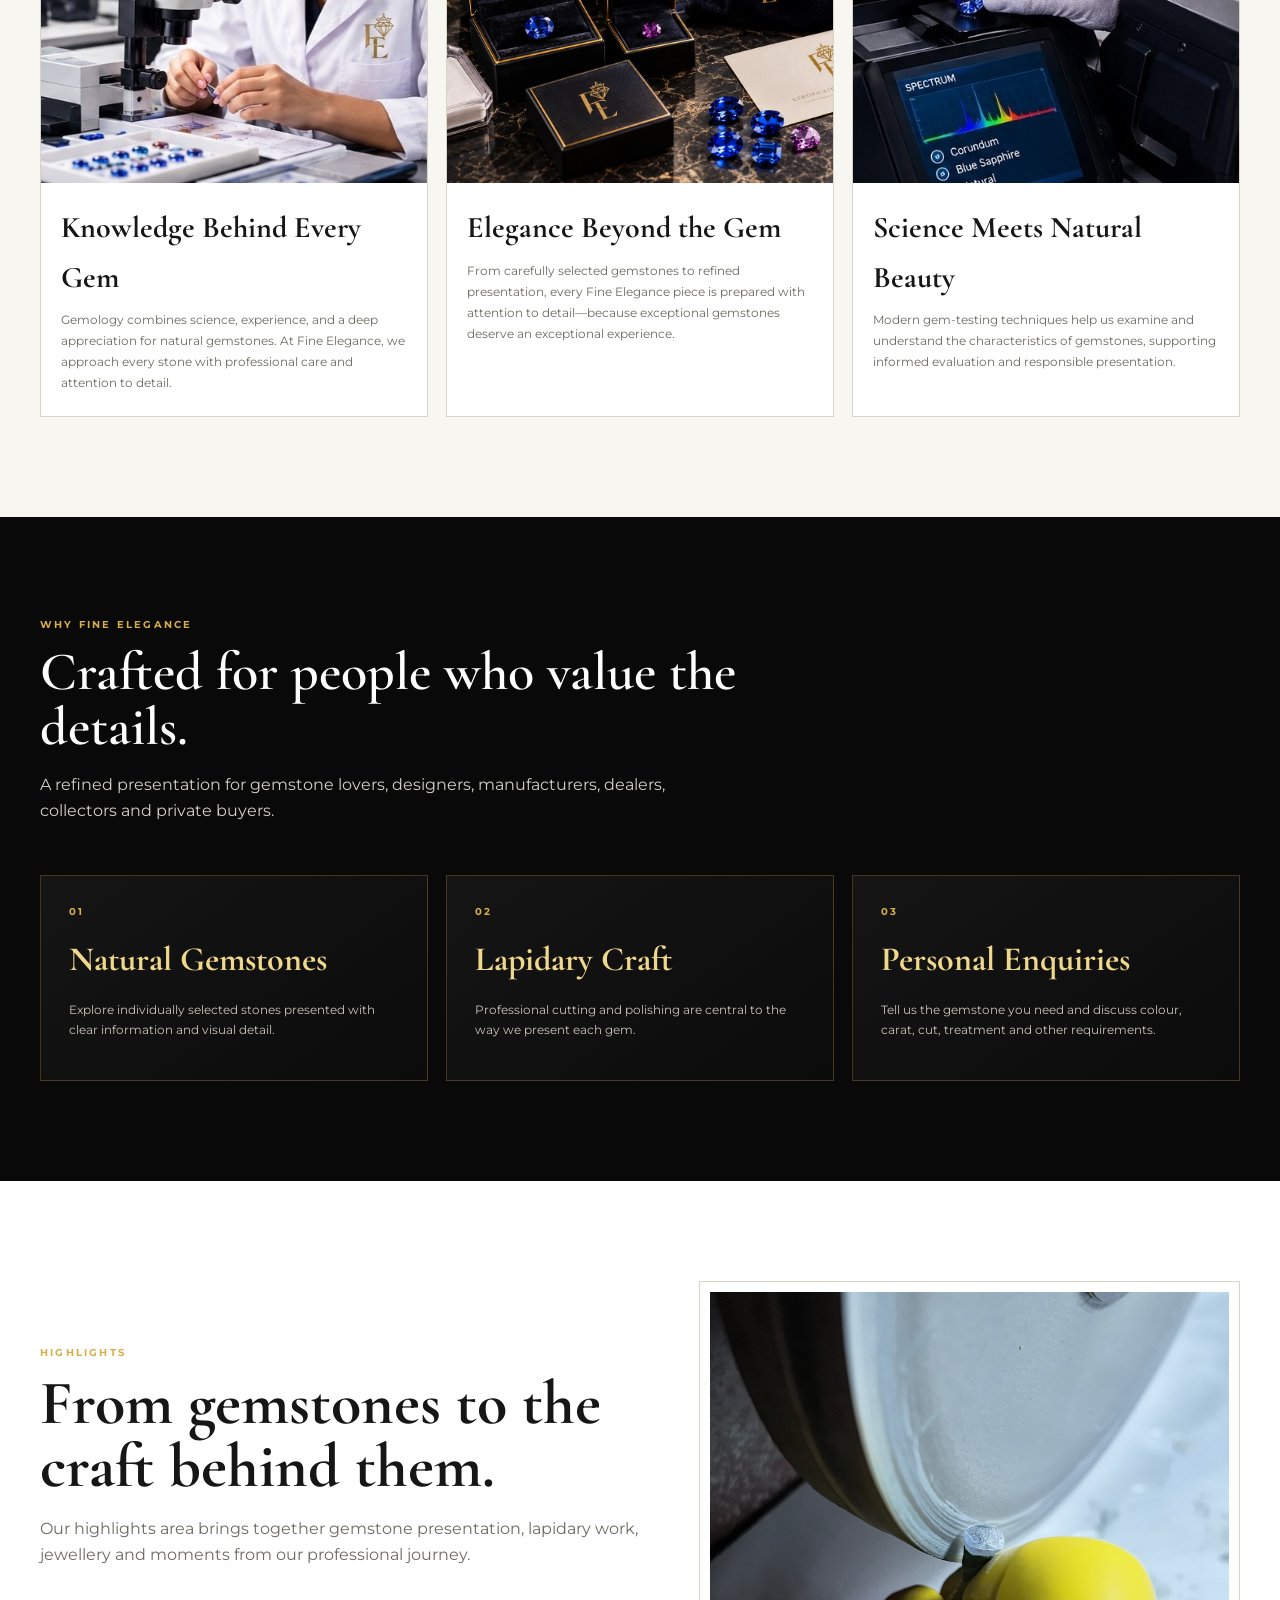
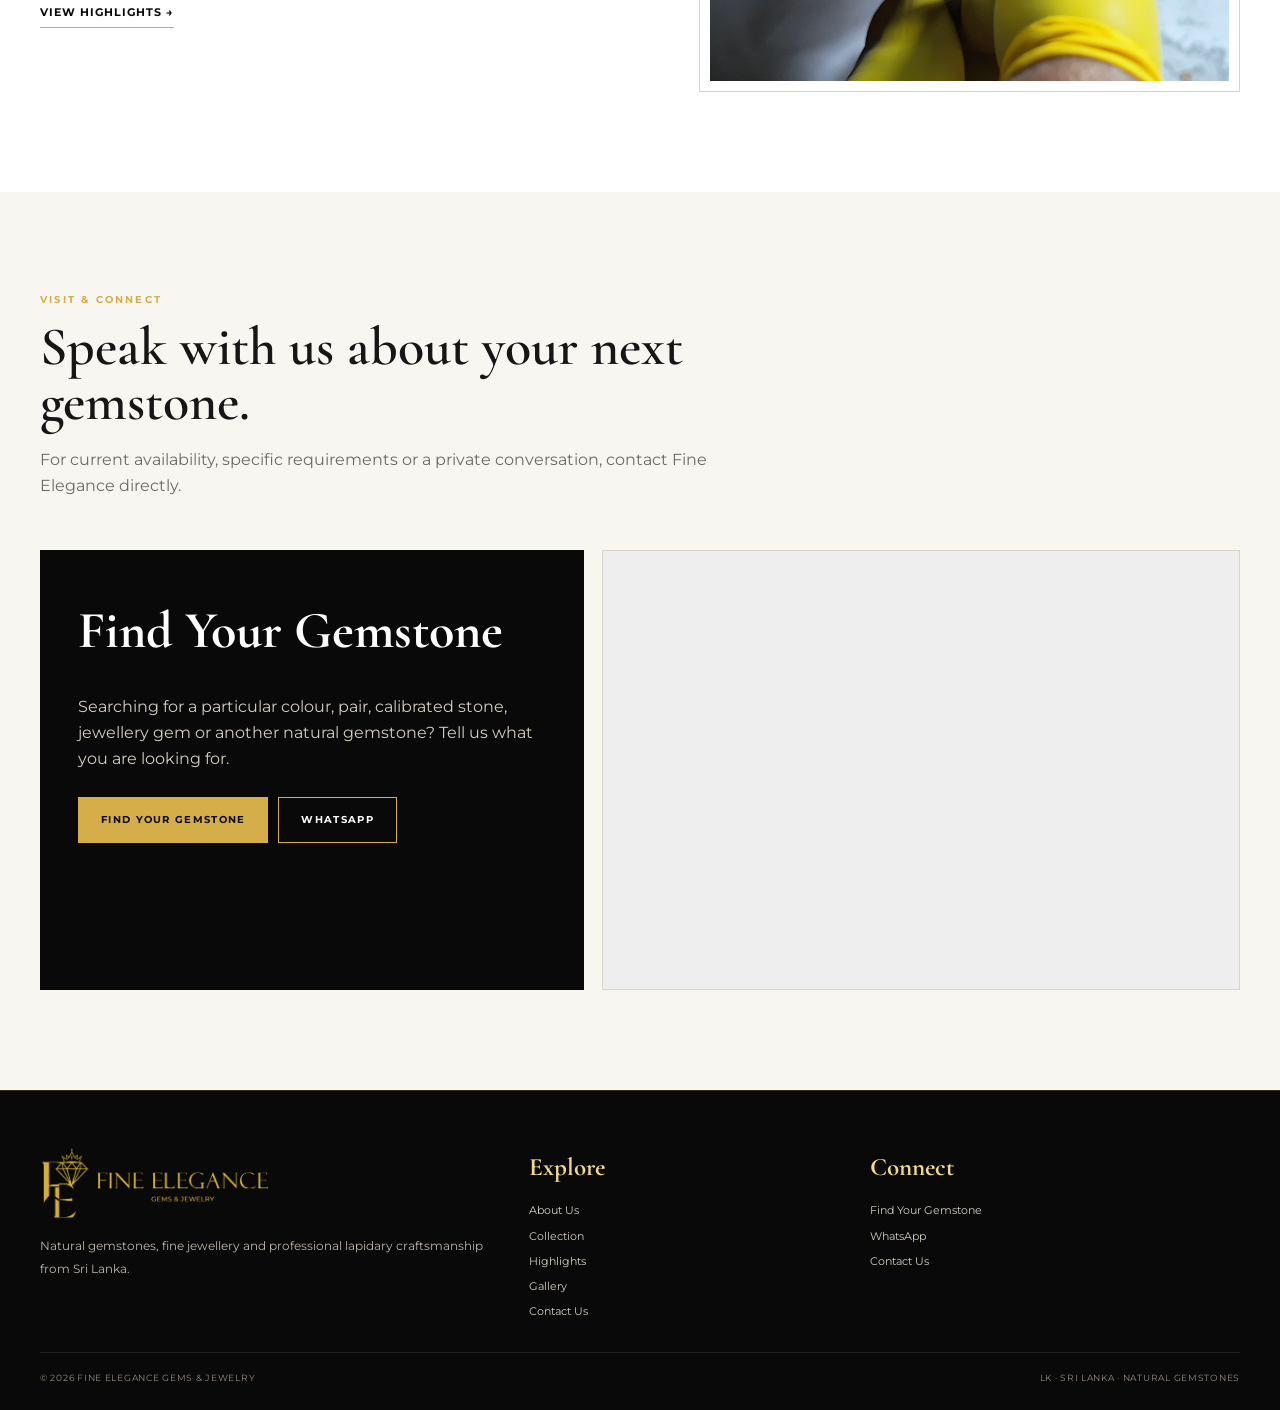
==== commit 2bdb0fd5: "Add files via upload" ====
--- a/index.html
+++ b/index.html
@@ -4,13 +4,13 @@
 <main>
 <section class="hero"><div class="hero-slides" aria-hidden="true"><div class="hero-slide active" style="background-image:url('assets/hero-01-fine-elegance-sapphires.jpeg')"></div><div class="hero-slide" style="background-image:url('assets/hero-02-fine-elegance-natural-gems.jpeg')"></div><div class="hero-slide" style="background-image:url('assets/hero-03-fine-elegance-sapphire-selection.jpeg')"></div><div class="hero-slide" style="background-image:url('assets/hero-04-fine-elegance-gem-lineup.jpeg')"></div><div class="hero-slide" style="background-image:url('assets/hero-05-fine-elegance-semiprecious.jpeg')"></div></div><div class="hero-overlay"></div><div class="container hero-content"><div class="eyebrow">Fine Elegance · Gems & Jewelry</div><h1><span>Natural Gemstones. Exceptional Sapphires. Trusted Expertise</span><span>Specialist in Ceylon sapphires</span></h1><div class="gold-line"></div><div class="hero-description"><p>Fine Elegance is a Sri Lankan gemstone business specializing in Ceylon sapphires, with a carefully selected range of precious and semi-precious gemstones available according to individual customer requirements.</p><p>With professional gemmological knowledge and a focus on quality, authenticity and personalized service, we connect customers with gemstones selected to suit their specific needs.</p></div><div class="hero-actions"><a class="btn btn-gold" href="pages/collections.html">Explore Collection</a><a class="btn btn-outline" href="pages/about.html">Discover Our Story</a></div></div><div class="hero-dots" aria-hidden="true"><span class="active"></span><span></span><span></span><span></span><span></span></div></section>
 <section class="section"><div class="container split"><div class="frame"><img class="specialty-image" src="assets/our-specialty.jpg" alt="Fine Elegance natural gemstone collection"></div><div class="copy"><div class="kicker">Our Specialty</div><h2>Curated Gemstones,selected for their Beauty, Rarity &amp; Quality</h2><p>Sri Lanka is renowned worldwide for its exceptional sapphires and remarkable range of natural gemstone colors.</p><p>At Fine Elegance, our primary focus is sourcing and supplying Ceylon sapphires, including blue and other naturally occurring sapphire colors.</p><p>While sapphires are our specialty, Fine Elegance can also assist with sourcing other precious and semi-precious gemstones according to customer requirements.</p><a class="link-arrow" href="pages/collections.html">View the collection →</a></div></div></section>
-<section class="section section-soft"><div class="container"><div class="promise-intro"><div class="section-heading promise-heading" style="margin-bottom:0"><div class="kicker">Our Promise</div><h2><span>Beauty You can Appreciate.</span><span>Information You can Trust</span></h2></div><div class="promise-body"><p><strong>Beauty You Can Appreciate. Information You Can Trust.</strong></p><p>At Fine Elegance, our goal is to build lasting relationships through honest communication, carefully selected gemstones, and attentive service.</p><p>We do not believe that every gemstone needs to be described with exaggerated promises.</p><p>Instead, we believe its natural beauty, documented characteristics, and individual character should speak for themselves.</p><p>From the first enquiry to selecting your gemstone, we aim to provide a refined and transparent experience.</p></div></div><div class="collection-grid" style="margin-top:46px">
-<a class="collection-card" href="pages/sapphire-stones.html"><div class="cover"><img src="assets/collection-sapphire-single-stones.png" alt="Sapphire Stones"></div><div class="info"><div class="tag">Collection 01</div><h3>Sapphire Stones</h3><p>Natural sapphire selections in a range of colours and styles.</p></div></a>
-<a class="collection-card" href="pages/other-gem-stones.html"><div class="cover"><img src="assets/hero-02-pink-gems.png" alt="Other Gem Stones"></div><div class="info"><div class="tag">Collection 02</div><h3>Other Gem Stones</h3><p>Selected precious gemstones beyond sapphire.</p></div></a>
-<a class="collection-card" href="pages/calibrated-stones.html"><div class="cover"><img src="assets/collection-calibrated-sapphire.png" alt="Calibrated Stones"></div><div class="info"><div class="tag">Collection 03</div><h3>Calibrated Stones</h3><p>Standardized shapes and sizes for jewellery requirements.</p></div></a>
-<a class="collection-card" href="pages/semiprecious.html"><div class="cover"><img src="assets/collection-semiprecious.png" alt="Semiprecious gemstones"></div><div class="info"><div class="tag">Collection 04</div><h3>Semiprecious</h3><p>Colourful selections across a broad range of gem varieties.</p></div></a>
-<a class="collection-card" href="pages/gemstone-pair.html"><div class="cover"><img src="assets/collection-gemstone-pair.png" alt="Gemstone Pair"></div><div class="info"><div class="tag">Collection 05</div><h3>Gemstone Pair</h3><p>Matched stones for coordinated jewellery designs.</p></div></a>
-<a class="collection-card" href="pages/jewellery.html"><div class="cover"><img src="assets/collection-jewellery.png" alt="Jewellery"></div><div class="info"><div class="tag">Collection 06</div><h3>Jewellery</h3><p>Gemstone jewellery and future custom pieces.</p></div></a>
+<section class="section section-soft"><div class="container"><div class="promise-intro"><div class="section-heading promise-heading" style="margin-bottom:0"><div class="kicker">Our Promise</div><h2><span>Beauty You can Appreciate.</span><span>Information You can Trust</span></h2></div><div class="promise-body"><p><strong>Beauty You Can Appreciate. Information You Can Trust.</strong></p><p>At Fine Elegance, our goal is to build lasting relationships through honest communication, carefully selected gemstones, and attentive service.</p><p>We do not believe that every gemstone needs to be described with exaggerated promises.</p><p>Instead, we believe its natural beauty, documented characteristics, and individual character should speak for themselves.</p><p>From the first enquiry to selecting your gemstone, we aim to provide a refined and transparent experience.</p></div></div><div class="collection-grid home-promise-cards" style="margin-top:46px">
+<article class="collection-card home-promise-card"><div class="cover"><img src="assets/Fine_Elegance_Additional_Photo_01.jpg" alt="Every Gem Has a Story"></div><div class="info"><h3>Every Gem Has a Story</h3><p>Careful observation and professional gemstone identification are at the heart of Fine Elegance. We examine each gemstone with attention to its natural characteristics, beauty, and individuality.</p></div></article>
+<a class="collection-card home-promise-card" href="pages/collections.html"><div class="cover"><img src="assets/WhatsApp Image 2026-09-29 at 21.54.19.jpeg" alt="A Collection of Natural Beauty"></div><div class="info"><h3>A Collection of Natural Beauty</h3><p>Discover a carefully selected collection of Ceylon sapphires and fine precious and semi-precious gemstones, sourced with an appreciation for Sri Lanka's rich gem heritage.</p></div></a>
+<article class="collection-card home-promise-card"><div class="cover"><img src="assets/WhatsApp Image 2026-09-30 at 23.50.42.jpeg" alt="Matched with Precision"></div><div class="info"><h3>Matched with Precision</h3><p>Explore our selection of calibrated Sapphire pairs in a variety of shapes and sizes—carefully matched for harmony, balance, and jewellery design.</p></div></article>
+<a class="collection-card home-promise-card" href="pages/about.html"><div class="cover"><img src="assets/Fine_Elegance_Additional_Photo_04.jpg" alt="Knowledge Behind Every Gem"></div><div class="info"><h3>Knowledge Behind Every Gem</h3><p>Gemology combines science, experience, and a deep appreciation for natural gemstones. At Fine Elegance, we approach every stone with professional care and attention to detail.</p></div></a>
+<article class="collection-card home-promise-card"><div class="cover"><img src="assets/WhatsApp Image 2026-09-30 at 23.55.25.jpeg" alt="Elegance Beyond the Gem"></div><div class="info"><h3>Elegance Beyond the Gem</h3><p>From carefully selected gemstones to refined presentation, every Fine Elegance piece is prepared with attention to detail—because exceptional gemstones deserve an exceptional experience.</p></div></article>
+<article class="collection-card home-promise-card"><div class="cover"><img src="assets/Fine_Elegance_Additional_Photo_06.jpg" alt="Science Meets Natural Beauty"></div><div class="info"><h3>Science Meets Natural Beauty</h3><p>Modern gem-testing techniques help us examine and understand the characteristics of gemstones, supporting informed evaluation and responsible presentation.</p></div></article>
 </div></div></section>
 <section class="section section-dark"><div class="container"><div class="section-heading"><div class="kicker">Why Fine Elegance</div><h2>Crafted for people who value the details.</h2><p>A refined presentation for gemstone lovers, designers, manufacturers, dealers, collectors and private buyers.</p></div><div class="dark-grid"><article class="dark-card"><div class="kicker">01</div><h3>Natural Gemstones</h3><p>Explore individually selected stones presented with clear information and visual detail.</p></article><article class="dark-card"><div class="kicker">02</div><h3>Lapidary Craft</h3><p>Professional cutting and polishing are central to the way we present each gem.</p></article><article class="dark-card"><div class="kicker">03</div><h3>Personal Enquiries</h3><p>Tell us the gemstone you need and discuss colour, carat, cut, treatment and other requirements.</p></article></div></div></section>
 <section class="section"><div class="container split"><div class="copy"><div class="kicker">Highlights</div><h2>From gemstones to the craft behind them.</h2><p>Our highlights area brings together gemstone presentation, lapidary work, jewellery and moments from our professional journey.</p><a class="link-arrow" href="pages/highlights.html">View highlights →</a></div><div class="frame"><img src="assets/home-lapidary-1.jpg" alt="Professional lapidary work"></div></div></section>
--- a/css/style.css
+++ b/css/style.css
@@ -93,3 +93,14 @@
 .promise-body p:last-child{margin-bottom:0}
 .promise-body strong{color:var(--black);font-weight:700}
 @media(max-width:1000px){.promise-intro{grid-template-columns:1fr;gap:28px}.promise-body{padding-top:0}}
+
+
+/* Home-only Promise cards */
+.home-promise-cards .home-promise-card{display:block;color:inherit;text-decoration:none}
+.home-promise-cards .home-promise-card .cover{aspect-ratio:1/1}
+.home-promise-cards .home-promise-card .cover img{object-position:center}
+.home-promise-cards .home-promise-card .info h3{margin-top:0}
+.home-promise-cards .home-promise-card p{line-height:1.75}
+
+/* Keep the supplied square Our Specialty image fully visible */
+.frame .specialty-image{aspect-ratio:1/1;object-fit:cover;object-position:center}
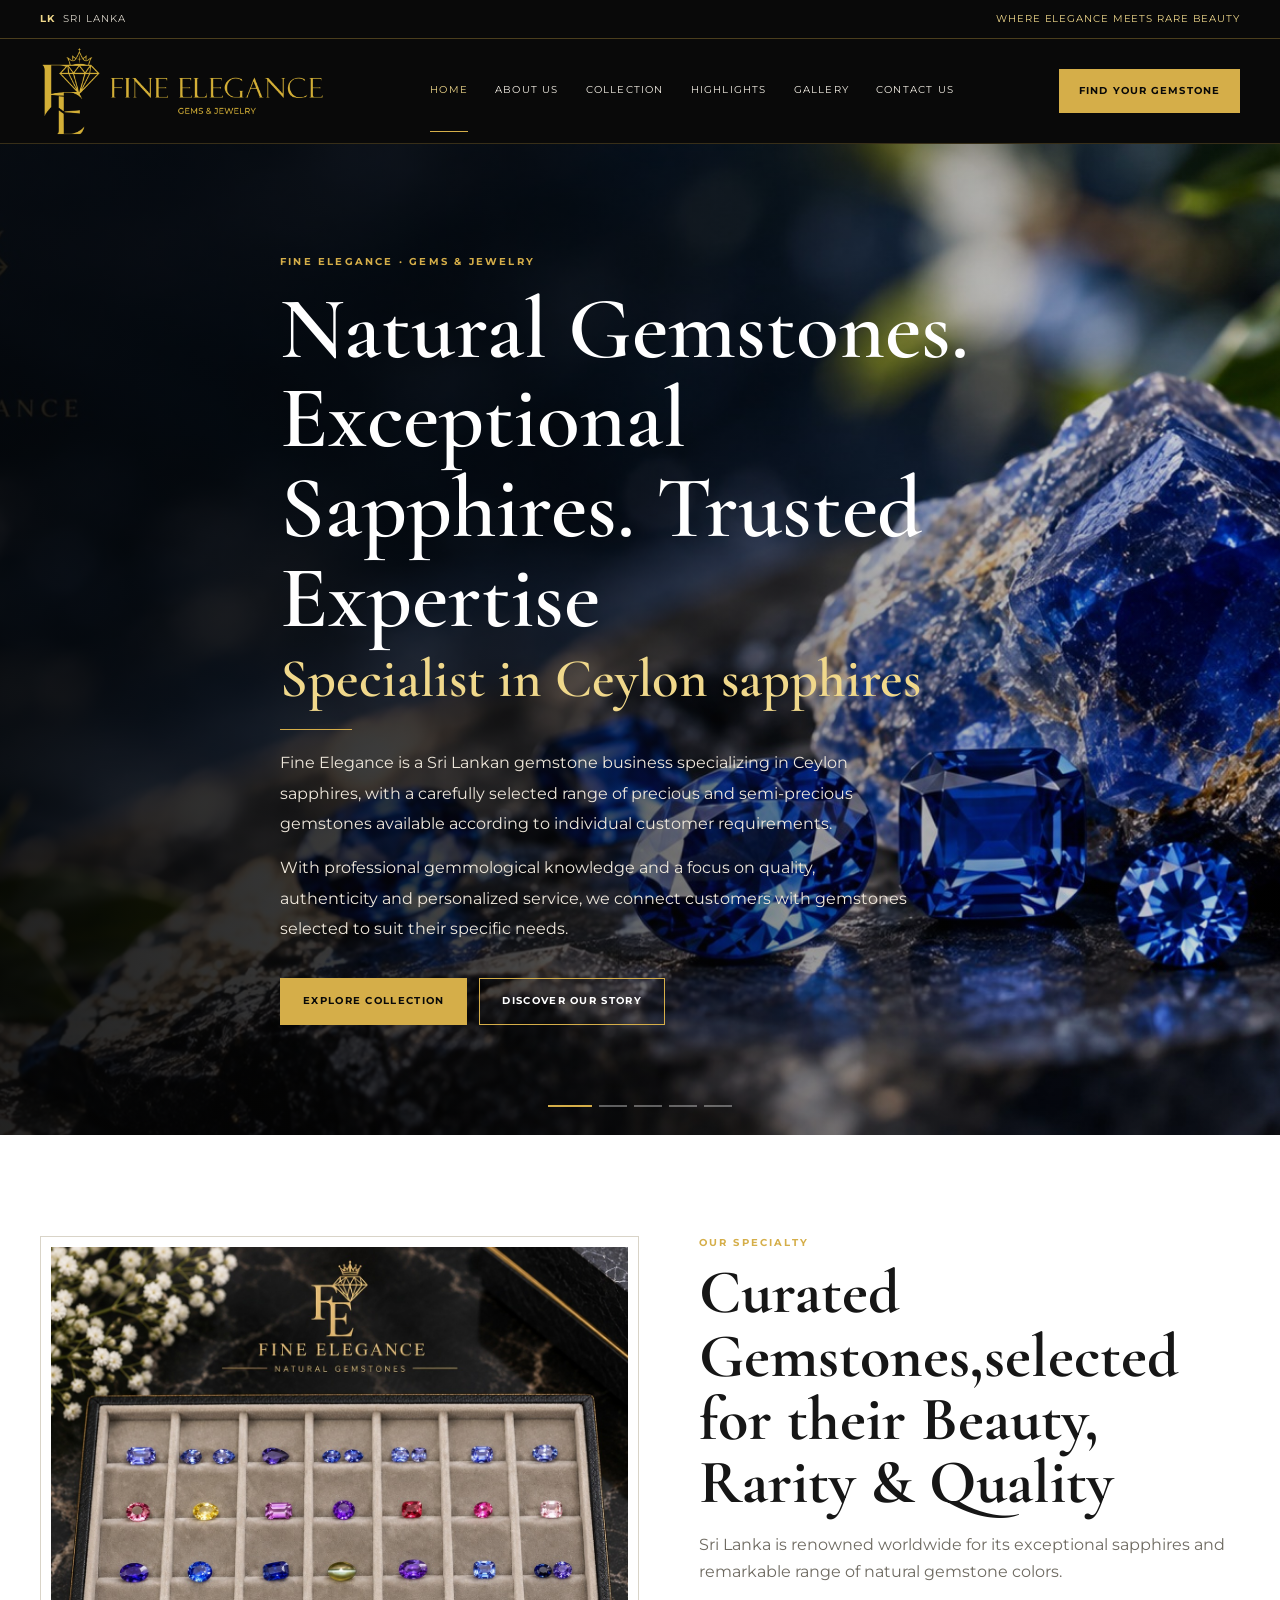
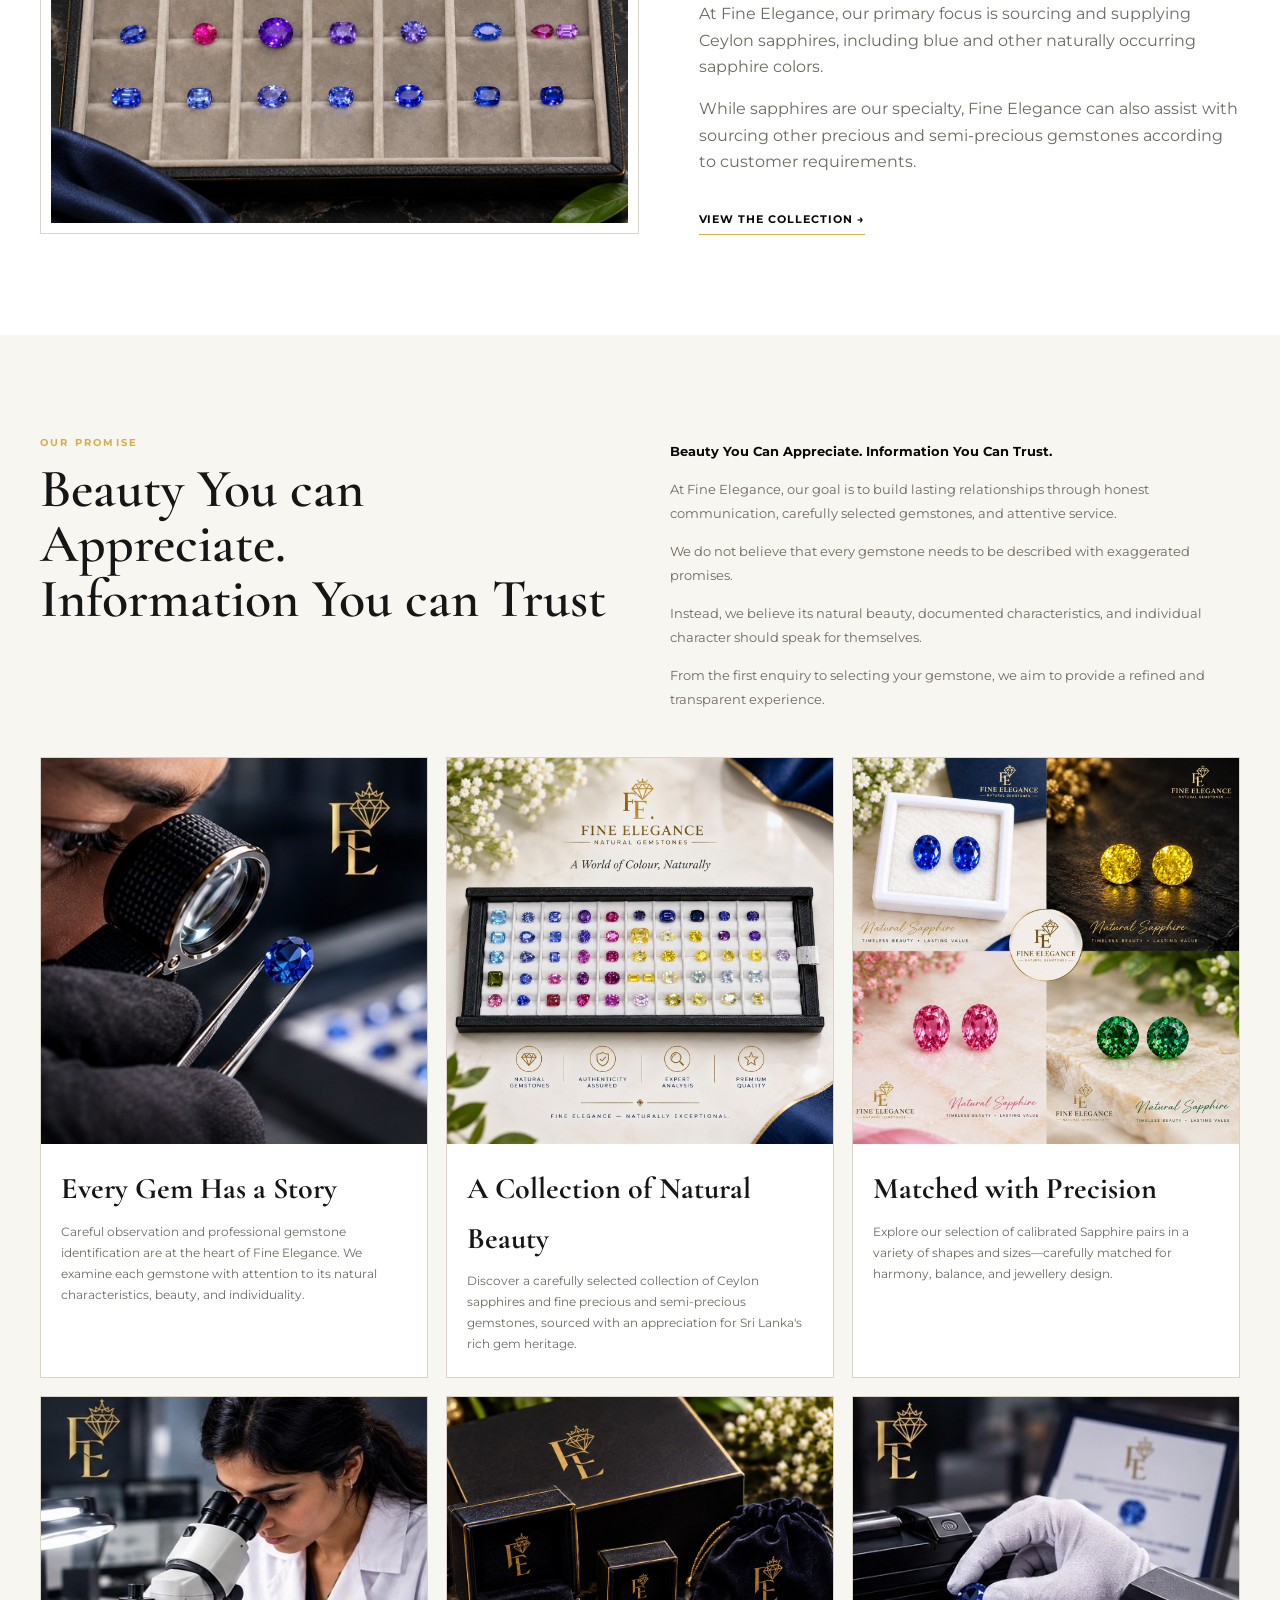
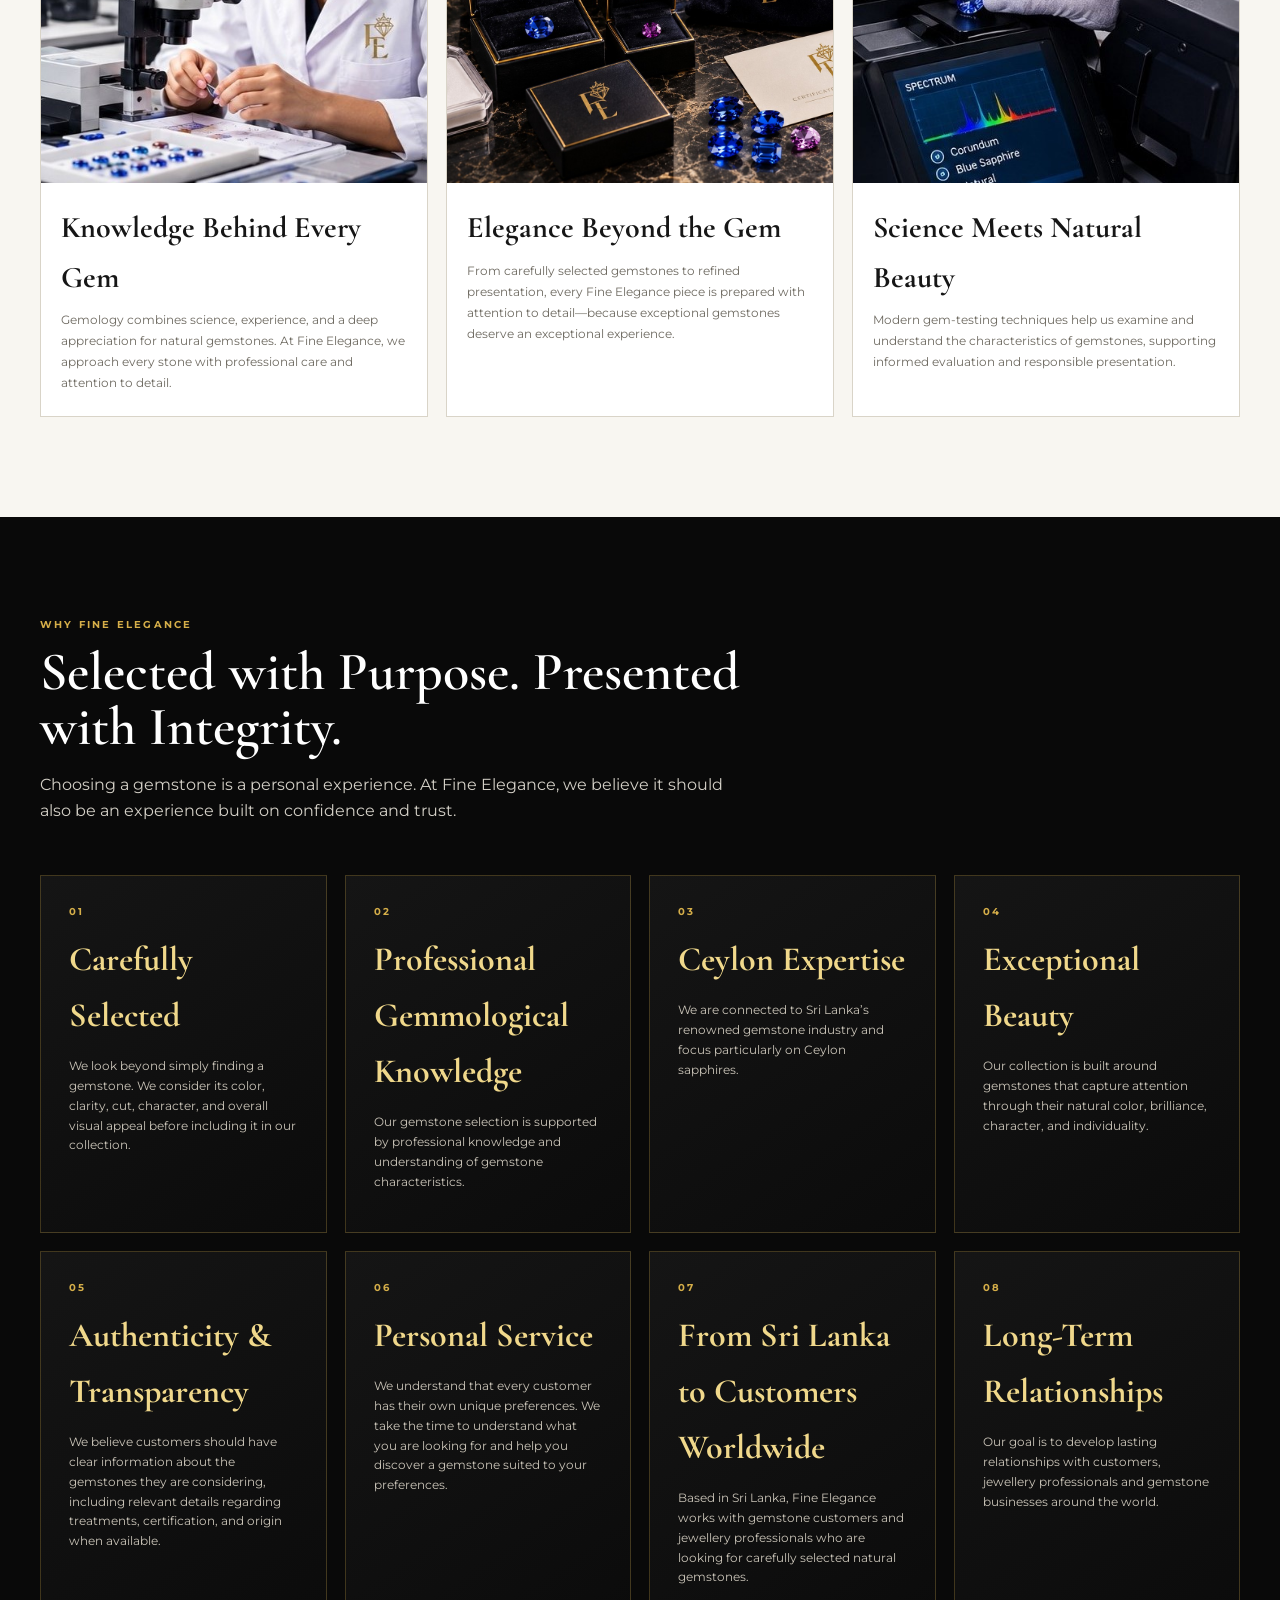
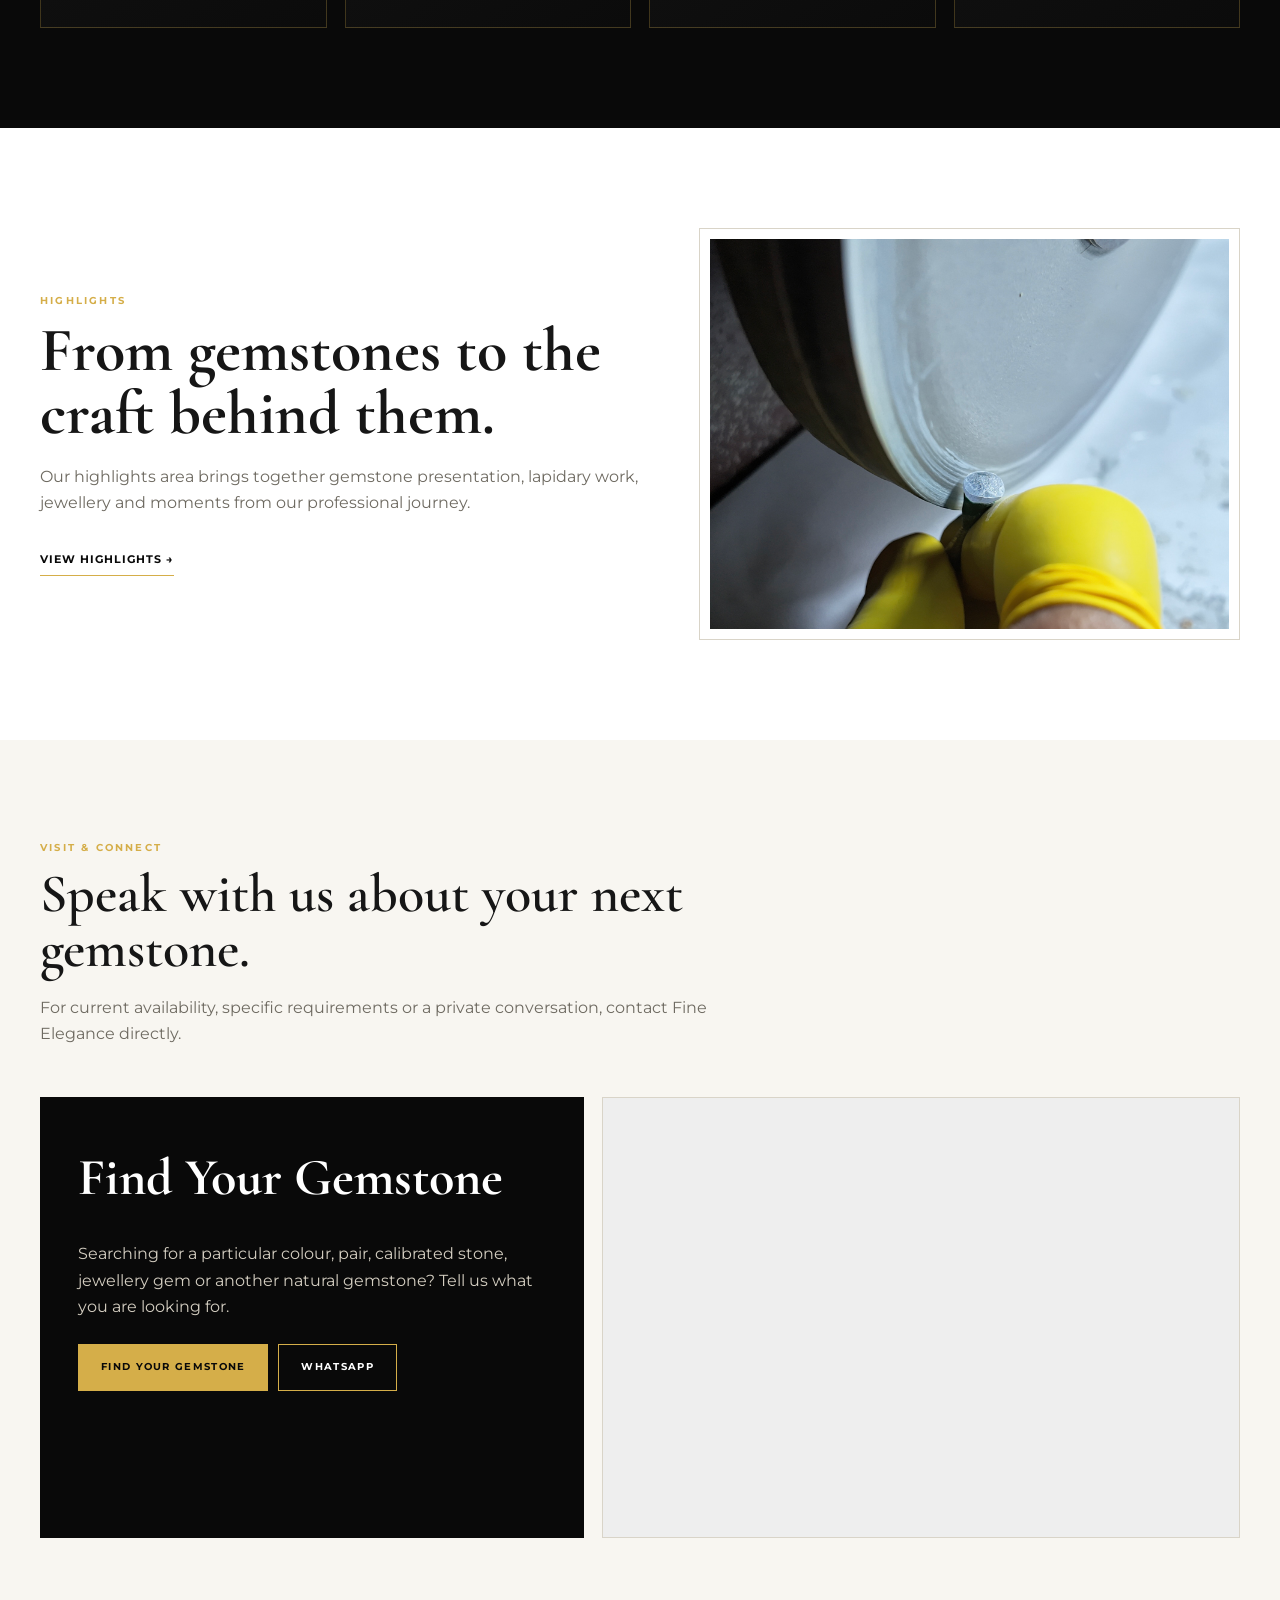
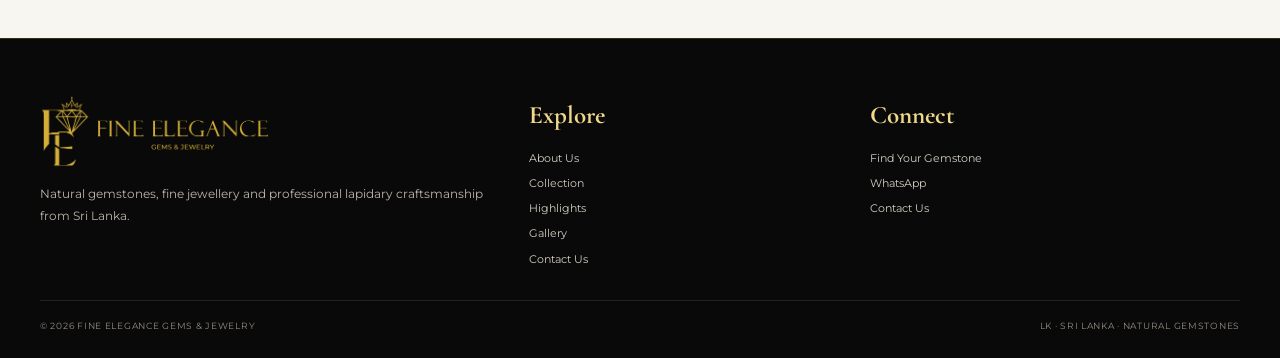
==== commit b9a93d55: "Add files via upload" ====
--- a/index.html
+++ b/index.html
@@ -2,7 +2,7 @@
 <div class="topbar"><div class="container topbar-inner"><span class="topbar-left"><span class="lk">LK</span><span>Sri Lanka</span></span><span class="topbar-right">Where Elegance Meets Rare Beauty</span></div></div>
 <header class="header"><div class="container nav" id="nav"><a class="brand" href="index.html"><img src="assets/logo.png" alt="Fine Elegance Gems & Jewelry"></a><nav class="nav-links"><a class="active" href="index.html">Home</a><a href="pages/about.html">About Us</a><a href="pages/collections.html">Collection</a><a href="pages/highlights.html">Highlights</a><a href="pages/gallery.html">Gallery</a><a href="pages/contact.html">Contact Us</a></nav><a class="header-cta" href="pages/find-your-gemstone.html" target="_blank" rel="noopener">Find Your Gemstone</a><button class="menu-toggle" id="menuToggle" aria-label="Open menu">☰</button></div></header>
 <main>
-<section class="hero"><div class="hero-slides" aria-hidden="true"><div class="hero-slide active" style="background-image:url('assets/hero-01-fine-elegance-sapphires.jpeg')"></div><div class="hero-slide" style="background-image:url('assets/hero-02-fine-elegance-natural-gems.jpeg')"></div><div class="hero-slide" style="background-image:url('assets/hero-03-fine-elegance-sapphire-selection.jpeg')"></div><div class="hero-slide" style="background-image:url('assets/hero-04-fine-elegance-gem-lineup.jpeg')"></div><div class="hero-slide" style="background-image:url('assets/hero-05-fine-elegance-semiprecious.jpeg')"></div></div><div class="hero-overlay"></div><div class="container hero-content"><div class="eyebrow">Fine Elegance · Gems & Jewelry</div><h1><span>Natural Gemstones. Exceptional Sapphires. Trusted Expertise</span><span>Specialist in Ceylon sapphires</span></h1><div class="gold-line"></div><div class="hero-description"><p>Fine Elegance is a Sri Lankan gemstone business specializing in Ceylon sapphires, with a carefully selected range of precious and semi-precious gemstones available according to individual customer requirements.</p><p>With professional gemmological knowledge and a focus on quality, authenticity and personalized service, we connect customers with gemstones selected to suit their specific needs.</p></div><div class="hero-actions"><a class="btn btn-gold" href="pages/collections.html">Explore Collection</a><a class="btn btn-outline" href="pages/about.html">Discover Our Story</a></div></div><div class="hero-dots" aria-hidden="true"><span class="active"></span><span></span><span></span><span></span><span></span></div></section>
+<section class="hero"><div class="hero-slides" aria-hidden="true"><div class="hero-slide active" style="background-image:url('assets/hero-loop-01.jpeg')"></div><div class="hero-slide" style="background-image:url('assets/hero-loop-02.jpeg')"></div><div class="hero-slide" style="background-image:url('assets/hero-loop-03.jpeg')"></div><div class="hero-slide" style="background-image:url('assets/hero-loop-04.jpeg')"></div><div class="hero-slide" style="background-image:url('assets/hero-loop-05.jpeg')"></div></div><div class="hero-overlay"></div><div class="container hero-content"><div class="eyebrow">Fine Elegance · Gems & Jewelry</div><h1><span>Natural Gemstones. Exceptional Sapphires. Trusted Expertise</span><span>Specialist in Ceylon sapphires</span></h1><div class="gold-line"></div><div class="hero-description"><p>Fine Elegance is a Sri Lankan gemstone business specializing in Ceylon sapphires, with a carefully selected range of precious and semi-precious gemstones available according to individual customer requirements.</p><p>With professional gemmological knowledge and a focus on quality, authenticity and personalized service, we connect customers with gemstones selected to suit their specific needs.</p></div><div class="hero-actions"><a class="btn btn-gold" href="pages/collections.html">Explore Collection</a><a class="btn btn-outline" href="pages/about.html">Discover Our Story</a></div></div><div class="hero-dots" aria-hidden="true"><span class="active"></span><span></span><span></span><span></span><span></span></div></section>
 <section class="section"><div class="container split"><div class="frame"><img class="specialty-image" src="assets/our-specialty.jpg" alt="Fine Elegance natural gemstone collection"></div><div class="copy"><div class="kicker">Our Specialty</div><h2>Curated Gemstones,selected for their Beauty, Rarity &amp; Quality</h2><p>Sri Lanka is renowned worldwide for its exceptional sapphires and remarkable range of natural gemstone colors.</p><p>At Fine Elegance, our primary focus is sourcing and supplying Ceylon sapphires, including blue and other naturally occurring sapphire colors.</p><p>While sapphires are our specialty, Fine Elegance can also assist with sourcing other precious and semi-precious gemstones according to customer requirements.</p><a class="link-arrow" href="pages/collections.html">View the collection →</a></div></div></section>
 <section class="section section-soft"><div class="container"><div class="promise-intro"><div class="section-heading promise-heading" style="margin-bottom:0"><div class="kicker">Our Promise</div><h2><span>Beauty You can Appreciate.</span><span>Information You can Trust</span></h2></div><div class="promise-body"><p><strong>Beauty You Can Appreciate. Information You Can Trust.</strong></p><p>At Fine Elegance, our goal is to build lasting relationships through honest communication, carefully selected gemstones, and attentive service.</p><p>We do not believe that every gemstone needs to be described with exaggerated promises.</p><p>Instead, we believe its natural beauty, documented characteristics, and individual character should speak for themselves.</p><p>From the first enquiry to selecting your gemstone, we aim to provide a refined and transparent experience.</p></div></div><div class="collection-grid home-promise-cards" style="margin-top:46px">
 <article class="collection-card home-promise-card"><div class="cover"><img src="assets/Fine_Elegance_Additional_Photo_01.jpg" alt="Every Gem Has a Story"></div><div class="info"><h3>Every Gem Has a Story</h3><p>Careful observation and professional gemstone identification are at the heart of Fine Elegance. We examine each gemstone with attention to its natural characteristics, beauty, and individuality.</p></div></article>
@@ -12,7 +12,7 @@
 <article class="collection-card home-promise-card"><div class="cover"><img src="assets/WhatsApp Image 2026-09-30 at 23.55.25.jpeg" alt="Elegance Beyond the Gem"></div><div class="info"><h3>Elegance Beyond the Gem</h3><p>From carefully selected gemstones to refined presentation, every Fine Elegance piece is prepared with attention to detail—because exceptional gemstones deserve an exceptional experience.</p></div></article>
 <article class="collection-card home-promise-card"><div class="cover"><img src="assets/Fine_Elegance_Additional_Photo_06.jpg" alt="Science Meets Natural Beauty"></div><div class="info"><h3>Science Meets Natural Beauty</h3><p>Modern gem-testing techniques help us examine and understand the characteristics of gemstones, supporting informed evaluation and responsible presentation.</p></div></article>
 </div></div></section>
-<section class="section section-dark"><div class="container"><div class="section-heading"><div class="kicker">Why Fine Elegance</div><h2>Crafted for people who value the details.</h2><p>A refined presentation for gemstone lovers, designers, manufacturers, dealers, collectors and private buyers.</p></div><div class="dark-grid"><article class="dark-card"><div class="kicker">01</div><h3>Natural Gemstones</h3><p>Explore individually selected stones presented with clear information and visual detail.</p></article><article class="dark-card"><div class="kicker">02</div><h3>Lapidary Craft</h3><p>Professional cutting and polishing are central to the way we present each gem.</p></article><article class="dark-card"><div class="kicker">03</div><h3>Personal Enquiries</h3><p>Tell us the gemstone you need and discuss colour, carat, cut, treatment and other requirements.</p></article></div></div></section>
+<section class="section section-dark"><div class="container"><div class="section-heading"><div class="kicker">Why Fine Elegance</div><h2>Selected with Purpose. Presented with Integrity.</h2><p>Choosing a gemstone is a personal experience. At Fine Elegance, we believe it should also be an experience built on confidence and trust.</p></div><div class="dark-grid"><article class="dark-card"><div class="kicker">01</div><h3>Carefully Selected</h3><p>We look beyond simply finding a gemstone. We consider its color, clarity, cut, character, and overall visual appeal before including it in our collection.</p></article><article class="dark-card"><div class="kicker">02</div><h3>Professional Gemmological Knowledge</h3><p>Our gemstone selection is supported by professional knowledge and understanding of gemstone characteristics.</p></article><article class="dark-card"><div class="kicker">03</div><h3>Ceylon Expertise</h3><p>We are connected to Sri Lanka’s renowned gemstone industry and focus particularly on Ceylon sapphires.</p></article><article class="dark-card"><div class="kicker">04</div><h3>Exceptional Beauty</h3><p>Our collection is built around gemstones that capture attention through their natural color, brilliance, character, and individuality.</p></article><article class="dark-card"><div class="kicker">05</div><h3>Authenticity &amp; Transparency</h3><p>We believe customers should have clear information about the gemstones they are considering, including relevant details regarding treatments, certification, and origin when available.</p></article><article class="dark-card"><div class="kicker">06</div><h3>Personal Service</h3><p>We understand that every customer has their own unique preferences. We take the time to understand what you are looking for and help you discover a gemstone suited to your preferences.</p></article><article class="dark-card"><div class="kicker">07</div><h3>From Sri Lanka to Customers Worldwide</h3><p>Based in Sri Lanka, Fine Elegance works with gemstone customers and jewellery professionals who are looking for carefully selected natural gemstones.</p></article><article class="dark-card"><div class="kicker">08</div><h3>Long-Term Relationships</h3><p>Our goal is to develop lasting relationships with customers, jewellery professionals and gemstone businesses around the world.</p></article></div></div></section>
 <section class="section"><div class="container split"><div class="copy"><div class="kicker">Highlights</div><h2>From gemstones to the craft behind them.</h2><p>Our highlights area brings together gemstone presentation, lapidary work, jewellery and moments from our professional journey.</p><a class="link-arrow" href="pages/highlights.html">View highlights →</a></div><div class="frame"><img src="assets/home-lapidary-1.jpg" alt="Professional lapidary work"></div></div></section>
 <section class="section section-soft"><div class="container"><div class="section-heading"><div class="kicker">Visit & Connect</div><h2>Speak with us about your next gemstone.</h2><p>For current availability, specific requirements or a private conversation, contact Fine Elegance directly.</p></div><div class="contact-grid"><div class="contact-card"><h2>Find Your Gemstone</h2><p style="color:#d4cec1">Searching for a particular colour, pair, calibrated stone, jewellery gem or another natural gemstone? Tell us what you are looking for.</p><div class="contact-links"><a class="btn btn-gold" href="pages/find-your-gemstone.html" target="_blank" rel="noopener">Find Your Gemstone</a><a class="btn btn-outline" data-wa="Hello Fine Elegance Gems & Jewelry, I would like to make a gemstone inquiry.">WhatsApp</a></div></div><div class="map-box"><iframe title="Ratnapura Sri Lanka map" src="https://www.google.com/maps?q=Ratnapura%2C%20Sri%20Lanka&output=embed" loading="lazy"></iframe></div></div></div></section>
 </main>
--- a/css/style.css
+++ b/css/style.css
@@ -104,3 +104,8 @@
 
 /* Keep the supplied square Our Specialty image fully visible */
 .frame .specialty-image{aspect-ratio:1/1;object-fit:cover;object-position:center}
+
+/* Why Fine Elegance — 8-card responsive grid */
+.dark-grid{grid-template-columns:repeat(4,1fr)}
+@media(max-width:1100px){.dark-grid{grid-template-columns:repeat(2,1fr)}}
+@media(max-width:700px){.dark-grid{grid-template-columns:1fr}}
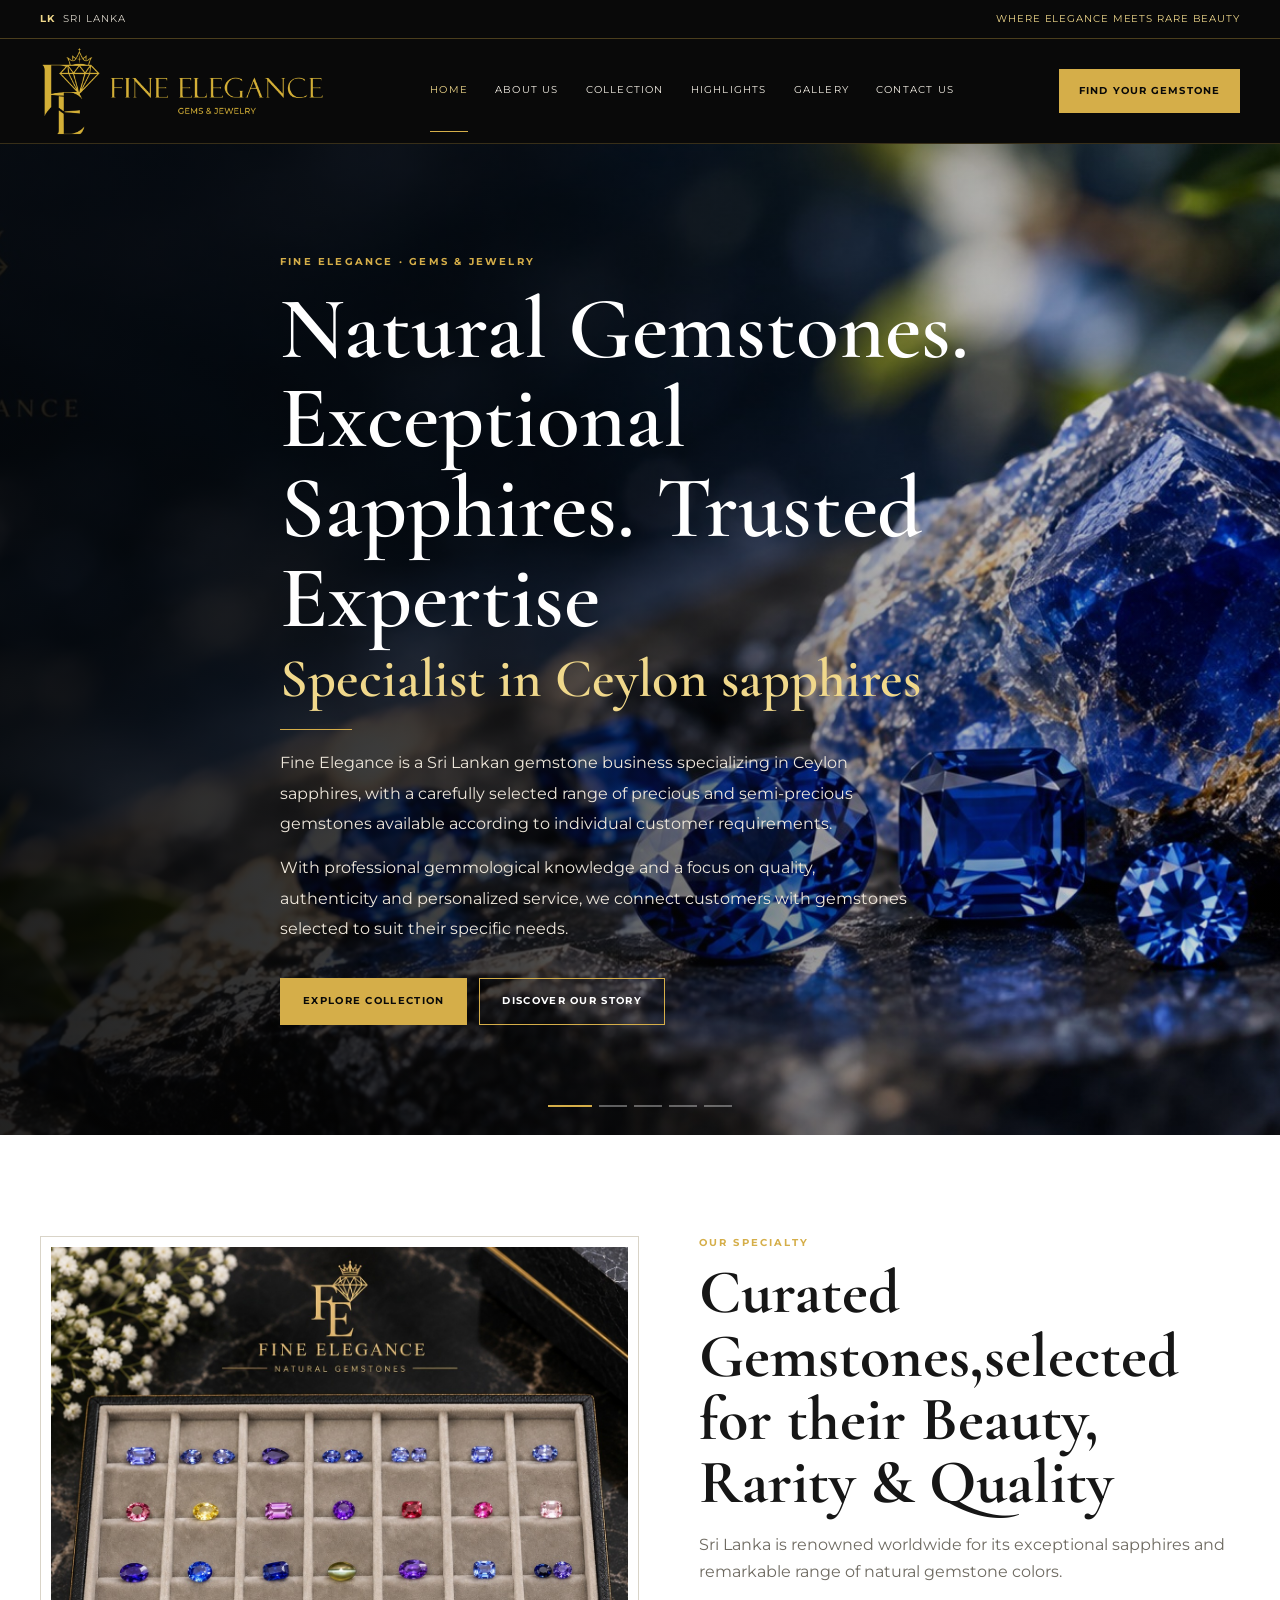
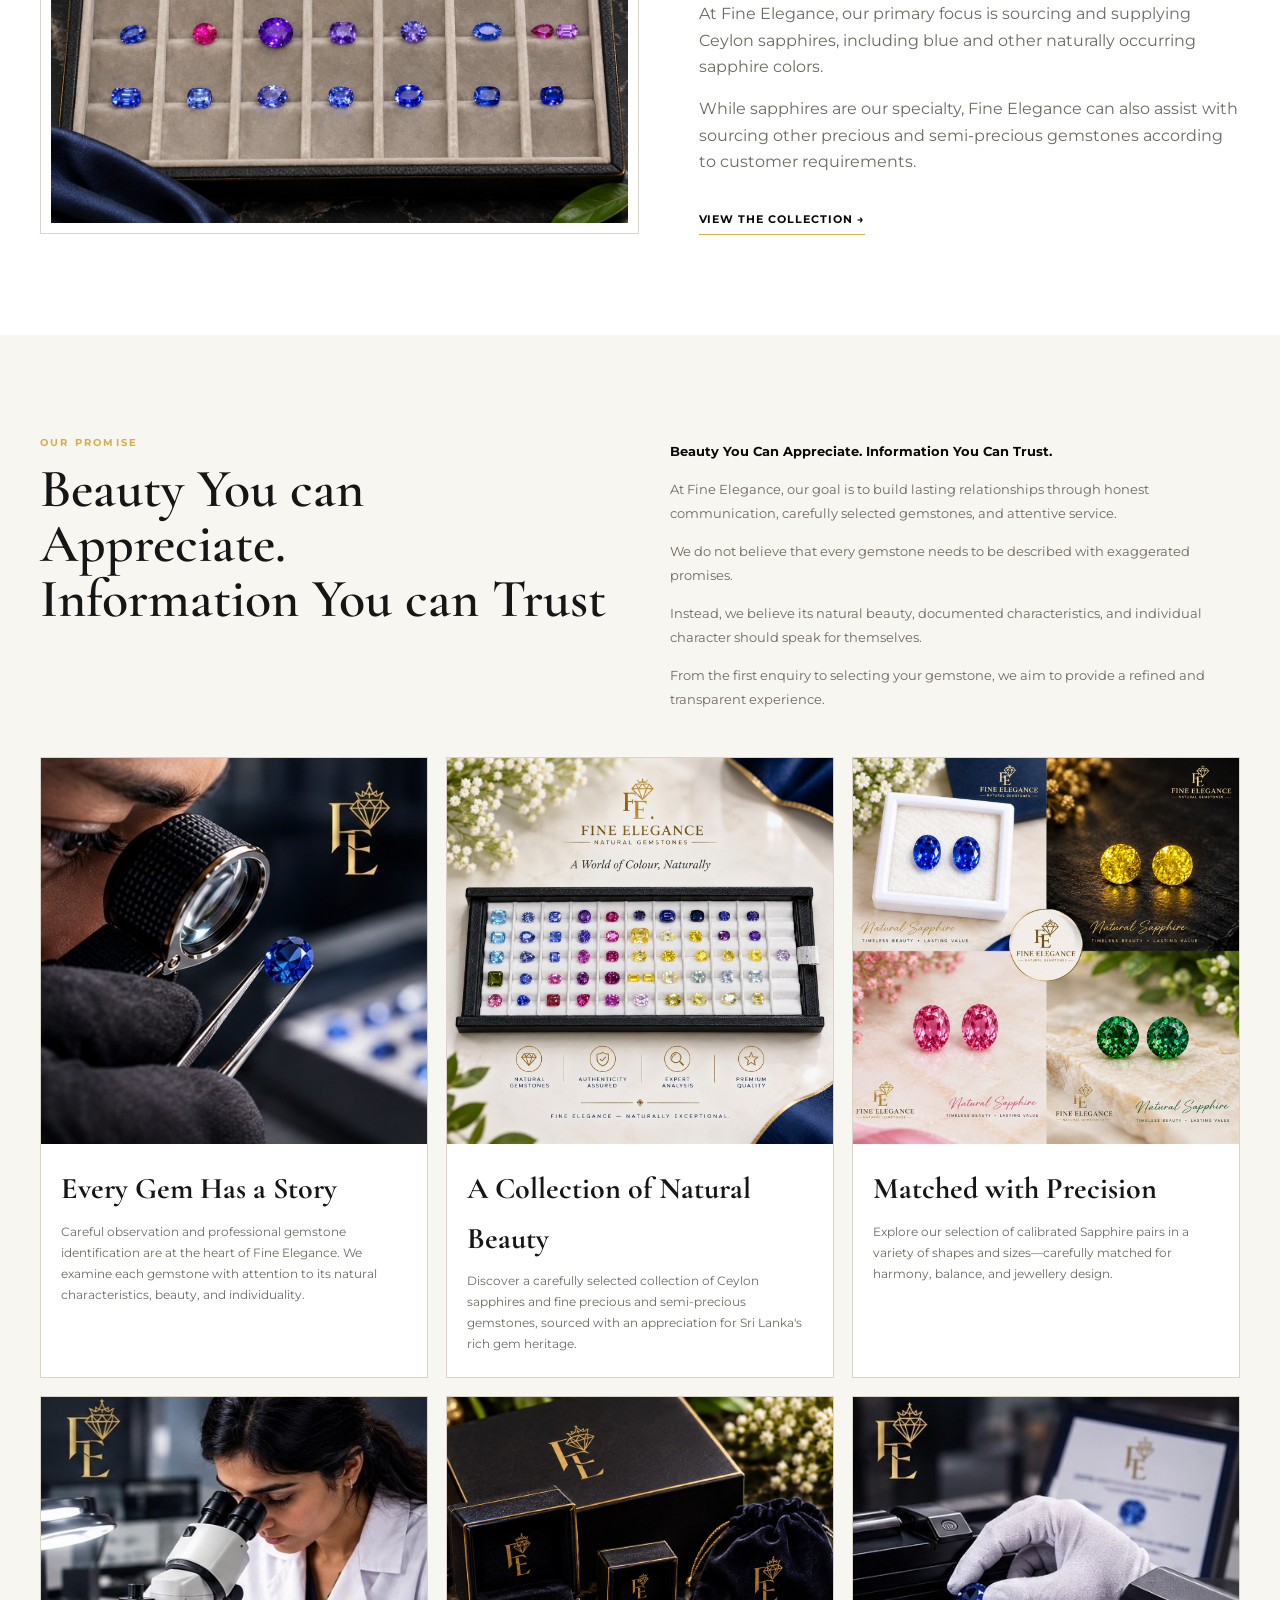
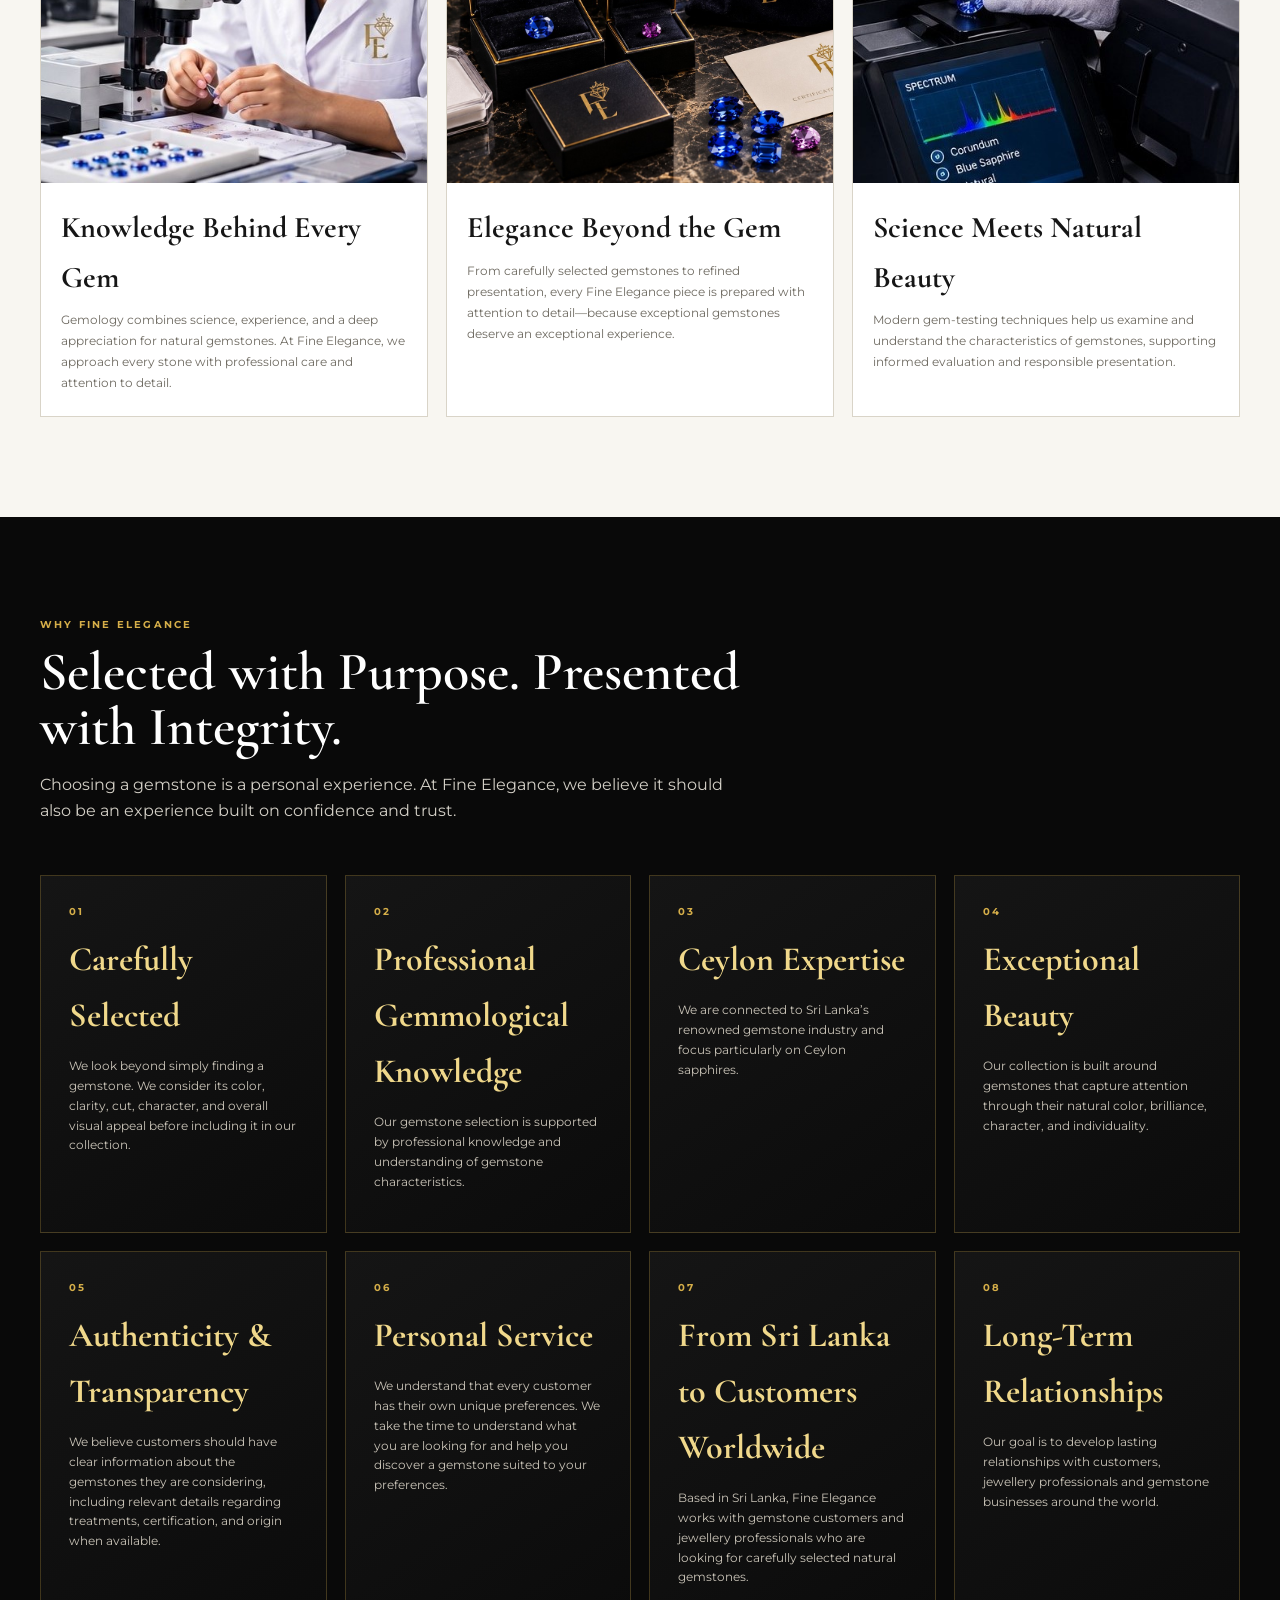
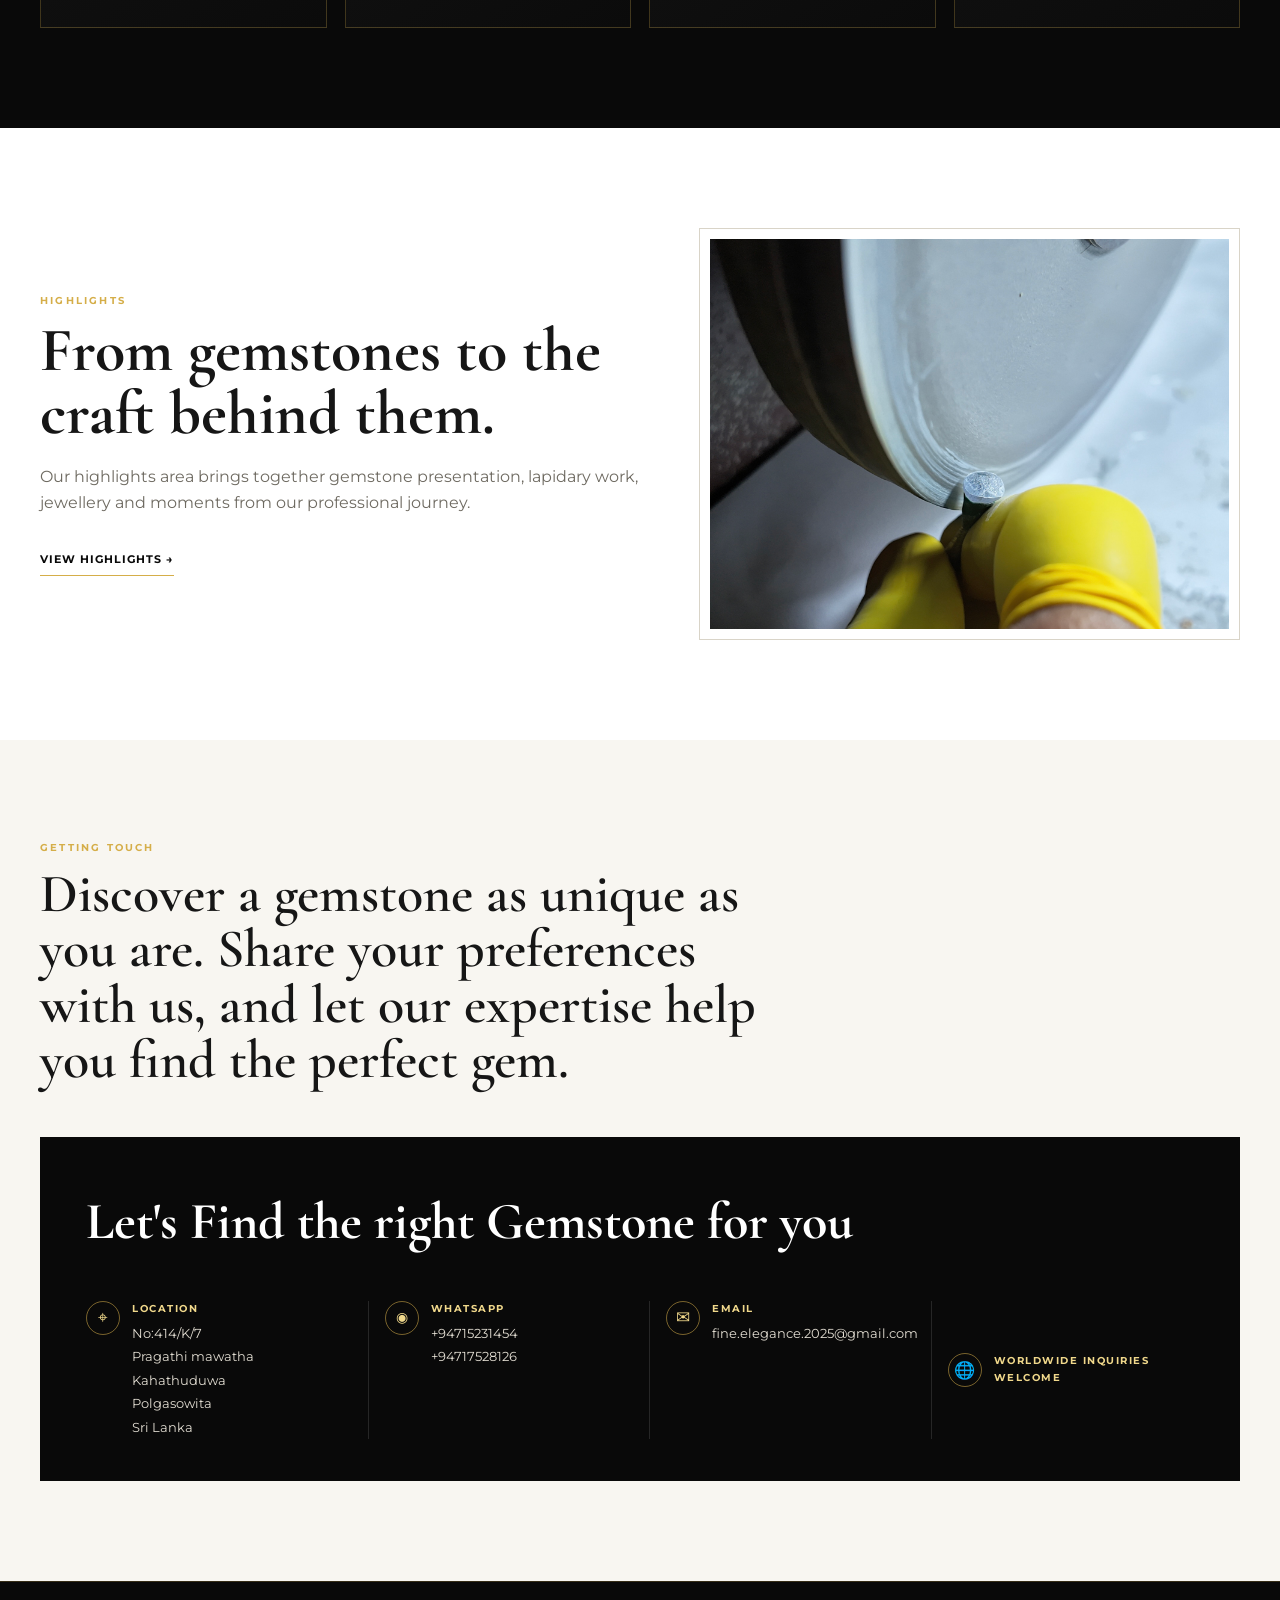
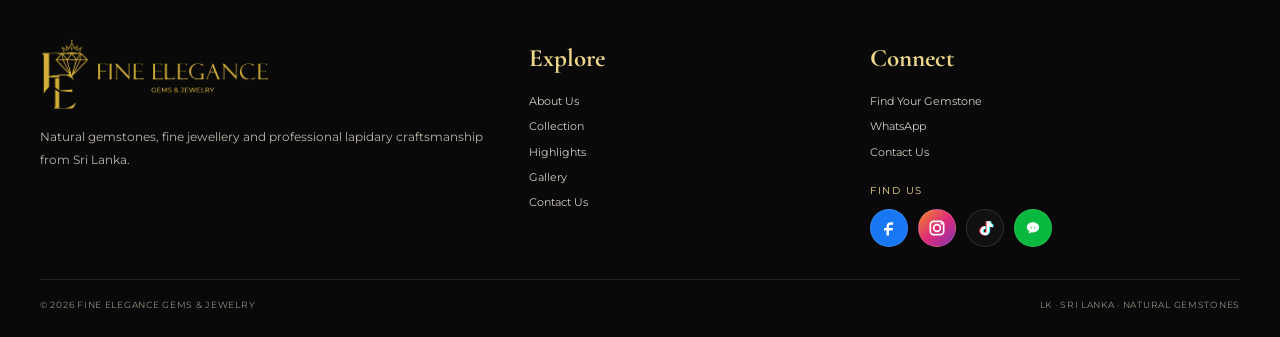
==== commit 2bf6f9e4: "Add files via upload" ====
--- a/index.html
+++ b/index.html
@@ -14,6 +14,6 @@
 </div></div></section>
 <section class="section section-dark"><div class="container"><div class="section-heading"><div class="kicker">Why Fine Elegance</div><h2>Selected with Purpose. Presented with Integrity.</h2><p>Choosing a gemstone is a personal experience. At Fine Elegance, we believe it should also be an experience built on confidence and trust.</p></div><div class="dark-grid"><article class="dark-card"><div class="kicker">01</div><h3>Carefully Selected</h3><p>We look beyond simply finding a gemstone. We consider its color, clarity, cut, character, and overall visual appeal before including it in our collection.</p></article><article class="dark-card"><div class="kicker">02</div><h3>Professional Gemmological Knowledge</h3><p>Our gemstone selection is supported by professional knowledge and understanding of gemstone characteristics.</p></article><article class="dark-card"><div class="kicker">03</div><h3>Ceylon Expertise</h3><p>We are connected to Sri Lanka’s renowned gemstone industry and focus particularly on Ceylon sapphires.</p></article><article class="dark-card"><div class="kicker">04</div><h3>Exceptional Beauty</h3><p>Our collection is built around gemstones that capture attention through their natural color, brilliance, character, and individuality.</p></article><article class="dark-card"><div class="kicker">05</div><h3>Authenticity &amp; Transparency</h3><p>We believe customers should have clear information about the gemstones they are considering, including relevant details regarding treatments, certification, and origin when available.</p></article><article class="dark-card"><div class="kicker">06</div><h3>Personal Service</h3><p>We understand that every customer has their own unique preferences. We take the time to understand what you are looking for and help you discover a gemstone suited to your preferences.</p></article><article class="dark-card"><div class="kicker">07</div><h3>From Sri Lanka to Customers Worldwide</h3><p>Based in Sri Lanka, Fine Elegance works with gemstone customers and jewellery professionals who are looking for carefully selected natural gemstones.</p></article><article class="dark-card"><div class="kicker">08</div><h3>Long-Term Relationships</h3><p>Our goal is to develop lasting relationships with customers, jewellery professionals and gemstone businesses around the world.</p></article></div></div></section>
 <section class="section"><div class="container split"><div class="copy"><div class="kicker">Highlights</div><h2>From gemstones to the craft behind them.</h2><p>Our highlights area brings together gemstone presentation, lapidary work, jewellery and moments from our professional journey.</p><a class="link-arrow" href="pages/highlights.html">View highlights →</a></div><div class="frame"><img src="assets/home-lapidary-1.jpg" alt="Professional lapidary work"></div></div></section>
-<section class="section section-soft"><div class="container"><div class="section-heading"><div class="kicker">Visit & Connect</div><h2>Speak with us about your next gemstone.</h2><p>For current availability, specific requirements or a private conversation, contact Fine Elegance directly.</p></div><div class="contact-grid"><div class="contact-card"><h2>Find Your Gemstone</h2><p style="color:#d4cec1">Searching for a particular colour, pair, calibrated stone, jewellery gem or another natural gemstone? Tell us what you are looking for.</p><div class="contact-links"><a class="btn btn-gold" href="pages/find-your-gemstone.html" target="_blank" rel="noopener">Find Your Gemstone</a><a class="btn btn-outline" data-wa="Hello Fine Elegance Gems & Jewelry, I would like to make a gemstone inquiry.">WhatsApp</a></div></div><div class="map-box"><iframe title="Ratnapura Sri Lanka map" src="https://www.google.com/maps?q=Ratnapura%2C%20Sri%20Lanka&output=embed" loading="lazy"></iframe></div></div></div></section>
+<section class="section section-soft"><div class="container"><div class="section-heading"><div class="kicker">Getting touch</div><h2>Discover a gemstone as unique as you are. Share your preferences with us, and let our expertise help you find the perfect gem.</h2></div><div class="contact-grid getting-touch-grid"><div class="contact-card getting-touch-card"><h2>Let's Find the right Gemstone for you</h2><div class="contact-details"><div class="contact-detail"><span class="contact-icon" aria-hidden="true">⌖</span><div><strong>Location</strong><p>No:414/K/7<br>Pragathi mawatha<br>Kahathuduwa<br>Polgasowita<br>Sri Lanka</p></div></div><div class="contact-detail"><span class="contact-icon whatsapp-icon" aria-hidden="true">◉</span><div><strong>WhatsApp</strong><p><a href="https://wa.me/94715231454" target="_blank" rel="noopener">+94715231454</a><br><a href="https://wa.me/94717528126" target="_blank" rel="noopener">+94717528126</a></p></div></div><div class="contact-detail"><span class="contact-icon" aria-hidden="true">✉</span><div><strong>Email</strong><p><a href="mailto:fine.elegance.2025@gmail.com">fine.elegance.2025@gmail.com</a></p></div></div><div class="contact-detail worldwide-detail"><span class="contact-icon" aria-hidden="true">🌐</span><div><strong>Worldwide Inquiries Welcome</strong></div></div></div></div></div></div></section>
 </main>
-<footer class="footer"><div class="container footer-grid"><div><img class="footer-logo" src="assets/logo.png" alt="Fine Elegance Gems & Jewelry"><p>Natural gemstones, fine jewellery and professional lapidary craftsmanship from Sri Lanka.</p></div><div><h4>Explore</h4><div class="footer-links"><a href="pages/about.html">About Us</a><a href="pages/collections.html">Collection</a><a href="pages/highlights.html">Highlights</a><a href="pages/gallery.html">Gallery</a><a href="pages/contact.html">Contact Us</a></div></div><div><h4>Connect</h4><div class="footer-links"><a href="pages/find-your-gemstone.html" target="_blank" rel="noopener">Find Your Gemstone</a><a data-wa="Hello Fine Elegance Gems & Jewelry, I would like to make a gemstone inquiry.">WhatsApp</a><a href="pages/contact.html">Contact Us</a></div></div></div><div class="container copyright"><span>© <span id="year"></span> Fine Elegance Gems & Jewelry</span><span>LK · Sri Lanka · Natural Gemstones</span></div></footer><script src="js/app.js"></script></body></html>
+<footer class="footer"><div class="container footer-grid"><div><img class="footer-logo" src="assets/logo.png" alt="Fine Elegance Gems & Jewelry"><p>Natural gemstones, fine jewellery and professional lapidary craftsmanship from Sri Lanka.</p></div><div><h4>Explore</h4><div class="footer-links"><a href="pages/about.html">About Us</a><a href="pages/collections.html">Collection</a><a href="pages/highlights.html">Highlights</a><a href="pages/gallery.html">Gallery</a><a href="pages/contact.html">Contact Us</a></div></div><div><h4>Connect</h4><div class="footer-links"><a href="pages/find-your-gemstone.html" target="_blank" rel="noopener">Find Your Gemstone</a><a href="https://wa.me/94715231454" target="_blank" rel="noopener">WhatsApp</a><a href="pages/contact.html">Contact Us</a></div><div class="find-us"><div class="find-us-label">Find us</div><div class="social-icons"><a class="social facebook" href="https://www.facebook.com/share/19Zs82nuhp/" target="_blank" rel="noopener" aria-label="Facebook"><svg viewBox="0 0 24 24" aria-hidden="true"><path d="M14 8h3V5h-3c-3 0-5 2-5 5v2H6v3h3v6h3v-6h4l1-3h-5v-2c0-1 .4-2 2-2z"/></svg></a><a class="social instagram" href="https://www.instagram.com/fineelegance2025?stkn=MWd0eXo5MGV2eGNyNg==" target="_blank" rel="noopener" aria-label="Instagram"><svg viewBox="0 0 24 24" aria-hidden="true"><rect x="4" y="4" width="16" height="16" rx="4"/><circle cx="12" cy="12" r="4"/><circle cx="17.3" cy="6.8" r="1.15" class="fill-dot"/></svg></a><a class="social tiktok" href="https://www.tiktok.com/@fine.elegance?_r=1&_t=ZS-9AAkNAuH4xq" target="_blank" rel="noopener" aria-label="TikTok"><svg viewBox="0 0 24 24" aria-hidden="true"><path d="M15 4h3.1c.3 1.8 1.2 3.1 2.9 4v3.1c-1.5-.2-2.8-.7-4-1.6v6.1A5.4 5.4 0 1 1 12 10v3.2a2.3 2.3 0 1 0 1.9 2.3V4H15z"/></svg></a><a class="social wechat" href="https://u.wechat.com/kC4eYPPzSgHjaBleeU37X_w?s=2" target="_blank" rel="noopener" aria-label="WeChat"><svg viewBox="0 0 24 24" aria-hidden="true"><path d="M12 5c-4.1 0-7.4 2.7-7.4 6.1 0 2 1.2 3.7 3.1 4.8L7 19l3.4-1.8c.5.1 1 .1 1.6.1 4.1 0 7.4-2.7 7.4-6.1S16.1 5 12 5zm-2.8 6h1.6v1.3H9.2V11zm3.8 0h1.6v1.3H13V11z"/></svg></a></div></div></div></div><div class="container copyright"><span>© <span id="year"></span> Fine Elegance Gems & Jewelry</span><span>LK · Sri Lanka · Natural Gemstones</span></div></footer><script src="js/app.js"></script></body></html>
--- a/css/style.css
+++ b/css/style.css
@@ -109,3 +109,44 @@
 .dark-grid{grid-template-columns:repeat(4,1fr)}
 @media(max-width:1100px){.dark-grid{grid-template-columns:repeat(2,1fr)}}
 @media(max-width:700px){.dark-grid{grid-template-columns:1fr}}
+
+
+/* Getting touch — full-width contact block */
+.getting-touch-grid{grid-template-columns:1fr !important;gap:0}
+.getting-touch-card{width:100%;min-width:0;padding:42px 46px}
+.getting-touch-card h2{max-width:920px;margin-bottom:30px}
+.contact-details{display:grid;grid-template-columns:repeat(4,minmax(0,1fr));gap:18px;padding-top:6px}
+.contact-detail{display:flex;align-items:flex-start;gap:12px;border-left:1px solid rgba(255,255,255,.12);padding-left:16px}
+.contact-detail:first-child{border-left:0;padding-left:0}
+.contact-icon{width:34px;height:34px;flex:0 0 34px;border-radius:50%;display:grid;place-items:center;border:1px solid rgba(213,174,73,.55);color:var(--gold2);font-size:17px}
+.contact-detail strong{display:block;color:var(--gold2);font-size:10px;text-transform:uppercase;letter-spacing:.15em}
+.contact-detail p{margin:5px 0 0;color:#e2ddd2;font-size:13px;line-height:1.8}
+.contact-detail a{color:#e2ddd2}
+.contact-detail a:hover{color:var(--gold2)}
+.worldwide-detail{align-items:center}
+.whatsapp-icon{font-size:14px}
+
+/* Footer Find us social icons */
+.find-us{margin-top:22px}
+.find-us-label{color:var(--gold2);font-size:10px;text-transform:uppercase;letter-spacing:.15em;margin-bottom:10px}
+.social-icons{display:flex;gap:10px;flex-wrap:wrap}
+.social{width:38px;height:38px;border-radius:50%;display:grid;place-items:center;color:#fff;border:1px solid rgba(255,255,255,.12);transition:transform .2s ease,opacity .2s ease,box-shadow .2s ease}
+.social:hover{transform:translateY(-2px);opacity:.96;box-shadow:0 8px 20px rgba(0,0,0,.28)}
+.social svg{width:20px;height:20px;fill:currentColor}
+.social.instagram svg rect{fill:none;stroke:currentColor;stroke-width:2}
+.social.instagram svg circle{fill:none;stroke:currentColor;stroke-width:2}
+.social.instagram svg .fill-dot{fill:currentColor;stroke:none}
+.social.facebook{background:#1877F2}
+.social.instagram{background:linear-gradient(135deg,#F58529 0%,#DD2A7B 52%,#8134AF 100%)}
+.social.tiktok{background:#111}
+.social.tiktok svg{filter:drop-shadow(1px 0 0 #25F4EE) drop-shadow(-1px 0 0 #FE2C55)}
+.social.wechat{background:#09B83E}
+@media(max-width:1000px){
+  .contact-details{grid-template-columns:repeat(2,minmax(0,1fr))}
+  .contact-detail:nth-child(3){border-left:0;padding-left:0}
+}
+@media(max-width:700px){
+  .getting-touch-card{padding:30px 24px}
+  .contact-details{grid-template-columns:1fr}
+  .contact-detail{border-left:0;padding-left:0}
+}
